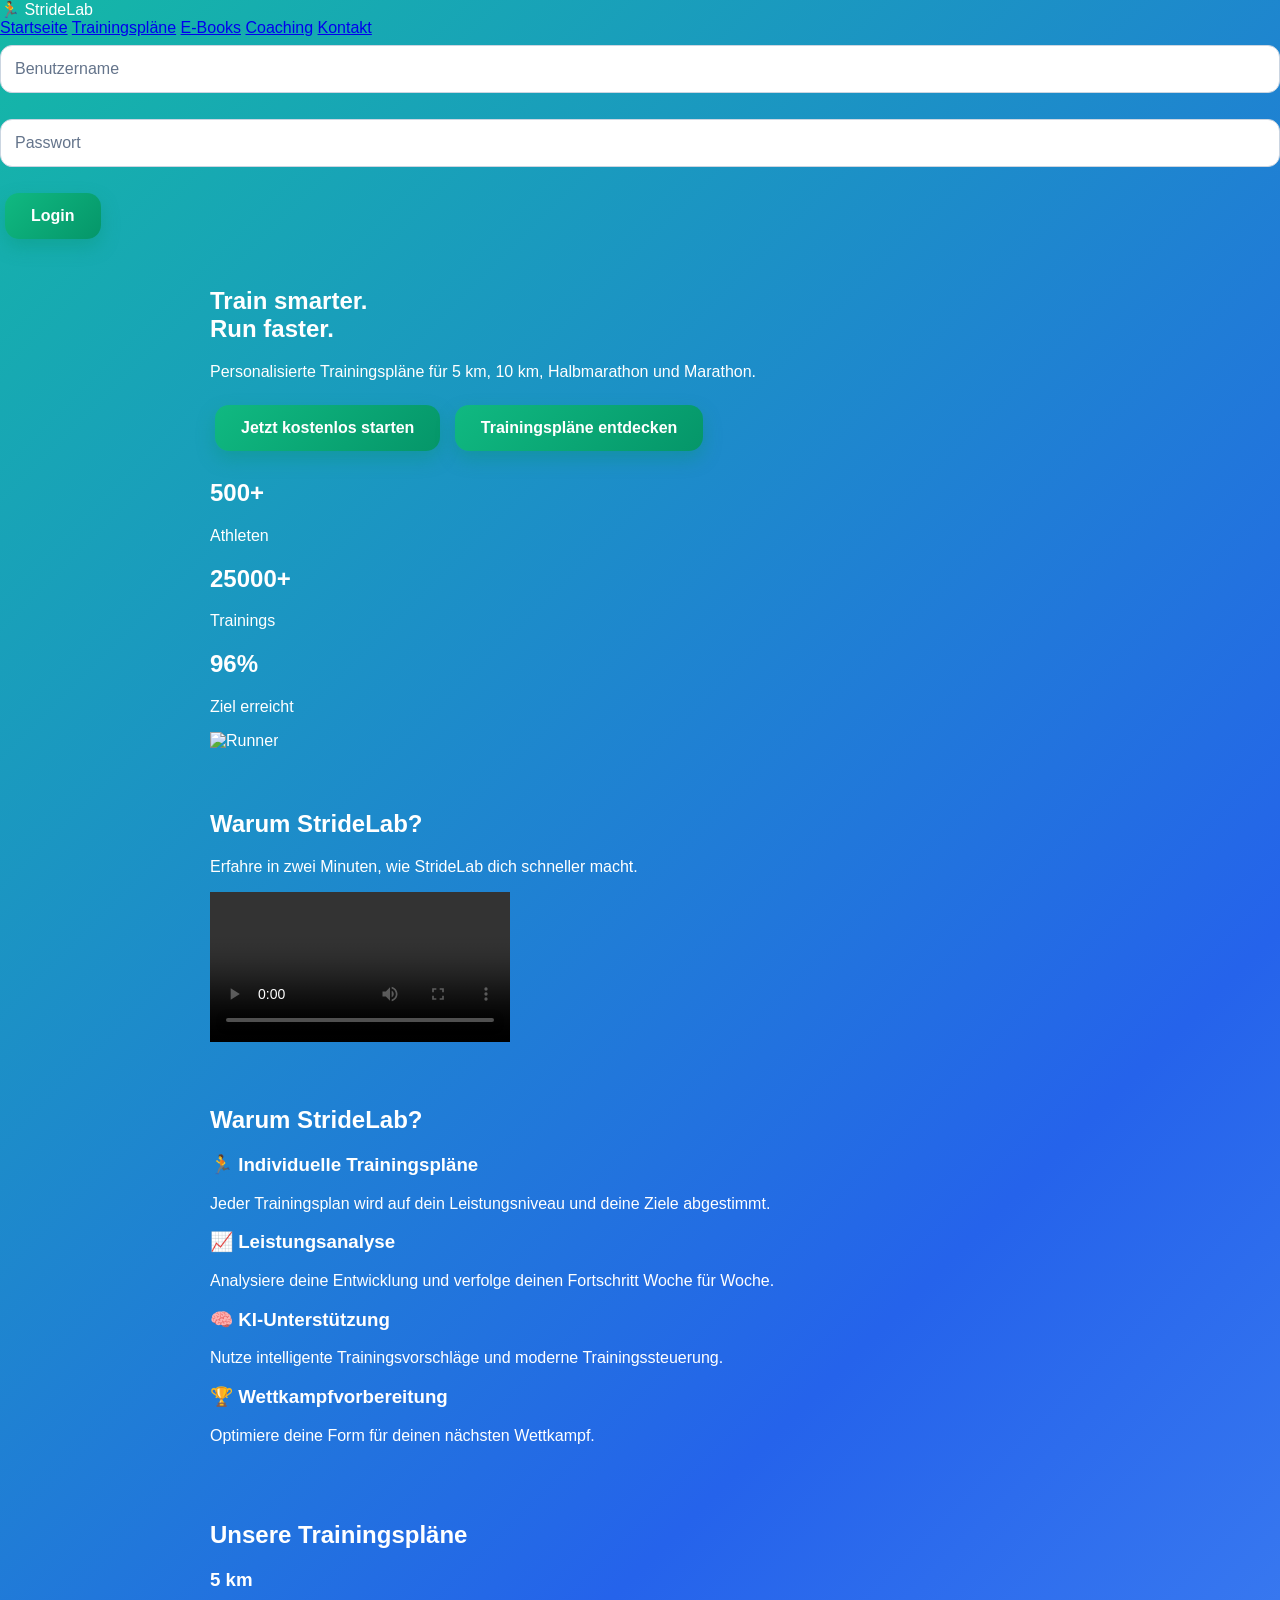
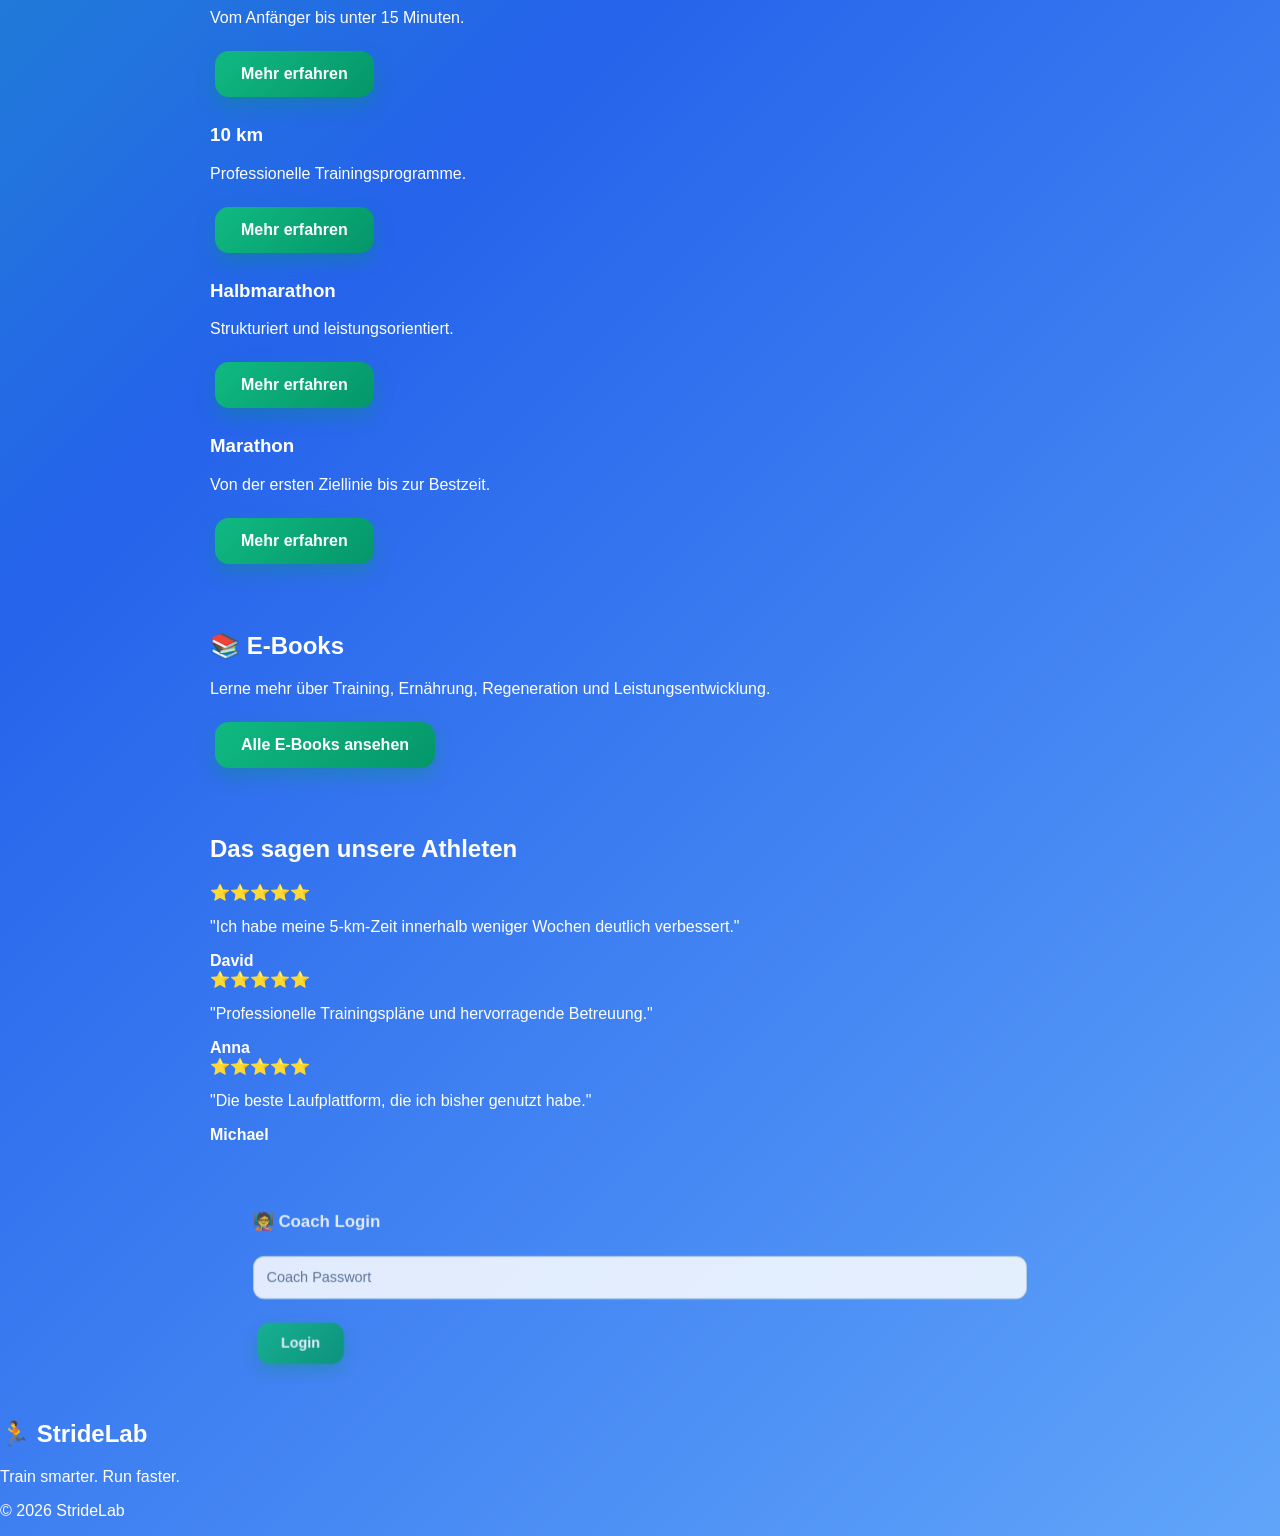
==== index.html @ 871c532b "Update index.html" ====
<!DOCTYPE html>
<html lang="de">

<head>

<meta charset="UTF-8">

<meta name="viewport" content="width=device-width, initial-scale=1.0">

<title>StrideLab</title>

<link rel="stylesheet" href="style.css">

</head>

<body>


<!-- Navigation -->

<nav class="navbar">

<div class="logo">

🏃 StrideLab

</div>


<div class="nav-links">

<a href="#">Startseite</a>

<a href="#">Trainingspläne</a>

<a href="#">E-Books</a>

<a href="#">Coaching</a>

<a href="#">Kontakt</a>

</div>


<div class="login-box">

<input
id="athleteUsername"
type="text"
placeholder="Benutzername">

<input
id="athletePassword"
type="password"
placeholder="Passwort">

<button onclick="athleteLogin()">

Login

</button>

</div>

</nav>



<!-- Hero -->

<section class="hero">

<div class="hero-left">

<h1>

Train smarter.<br>

Run faster.

</h1>

<p>

Personalisierte Trainingspläne

für 5 km, 10 km,

Halbmarathon und Marathon.

</p>


<div class="hero-buttons">

<button
class="primary-button"
onclick="register()">

Jetzt kostenlos starten

</button>

<button class="secondary-button">

Trainingspläne entdecken

</button>

</div>


<div class="hero-stats">

<div>

<h2>500+</h2>

<p>Athleten</p>

</div>

<div>

<h2>25000+</h2>

<p>Trainings</p>

</div>

<div>

<h2>96%</h2>

<p>Ziel erreicht</p>

</div>

</div>

</div>



<div class="hero-right">

<img
src="hero-runner.jpg"
alt="Runner">

</div>

</section>




<!-- Video -->

<section class="video-section">

<h2>

Warum StrideLab?

</h2>

<p>

Erfahre in zwei Minuten,

wie StrideLab dich schneller macht.

</p>

<div class="video-card">

<video controls>

<source
src="video.mp4"
type="video/mp4">

</video>

</div>

</section>
<!-- Features -->

<section class="features">

<h2>
Warum StrideLab?
</h2>

<div class="feature-grid">

<div class="feature-card">

<h3>🏃 Individuelle Trainingspläne</h3>

<p>
Jeder Trainingsplan wird auf dein Leistungsniveau und deine Ziele abgestimmt.
</p>

</div>



<div class="feature-card">

<h3>📈 Leistungsanalyse</h3>

<p>
Analysiere deine Entwicklung und verfolge deinen Fortschritt Woche für Woche.
</p>

</div>



<div class="feature-card">

<h3>🧠 KI-Unterstützung</h3>

<p>
Nutze intelligente Trainingsvorschläge und moderne Trainingssteuerung.
</p>

</div>



<div class="feature-card">

<h3>🏆 Wettkampfvorbereitung</h3>

<p>
Optimiere deine Form für deinen nächsten Wettkampf.
</p>

</div>

</div>

</section>




<!-- Trainingspläne -->

<section class="plans">

<h2>
Unsere Trainingspläne
</h2>

<div class="plan-grid">

<div class="plan-card">

<h3>5 km</h3>

<p>Vom Anfänger bis unter 15 Minuten.</p>

<button>
Mehr erfahren
</button>

</div>


<div class="plan-card">

<h3>10 km</h3>

<p>Professionelle Trainingsprogramme.</p>

<button>
Mehr erfahren
</button>

</div>


<div class="plan-card">

<h3>Halbmarathon</h3>

<p>Strukturiert und leistungsorientiert.</p>

<button>
Mehr erfahren
</button>

</div>


<div class="plan-card">

<h3>Marathon</h3>

<p>Von der ersten Ziellinie bis zur Bestzeit.</p>

<button>
Mehr erfahren
</button>

</div>

</div>

</section>




<!-- E-Books -->

<section class="ebooks">

<h2>
📚 E-Books
</h2>

<p>

Lerne mehr über Training, Ernährung, Regeneration und Leistungsentwicklung.

</p>

<button>

Alle E-Books ansehen

</button>

</section>




<!-- Bewertungen -->

<section class="reviews">

<h2>
Das sagen unsere Athleten
</h2>

<div class="review-grid">

<div class="review-card">

⭐⭐⭐⭐⭐

<p>

"Ich habe meine 5-km-Zeit innerhalb weniger Wochen deutlich verbessert."

</p>

<b>David</b>

</div>



<div class="review-card">

⭐⭐⭐⭐⭐

<p>

"Professionelle Trainingspläne und hervorragende Betreuung."

</p>

<b>Anna</b>

</div>



<div class="review-card">

⭐⭐⭐⭐⭐

<p>

"Die beste Laufplattform, die ich bisher genutzt habe."

</p>

<b>Michael</b>

</div>

</div>

</section>




<!-- Coach Login -->

<section class="coach-area">

<div class="coach-login">

<h3>
🧑‍🏫 Coach Login
</h3>

<input
id="coachPassword"
type="password"
placeholder="Coach Passwort">

<button onclick="coachLogin()">

Login

</button>

</div>

</section>




<footer>

<h2>

🏃 StrideLab

</h2>

<p>

Train smarter. Run faster.

</p>

<p>

© 2026 StrideLab

</p>

</footer>





<script src="script.js"></script>

</body>

</html>
---- style.css ----
* {
    box-sizing: border-box;
}


body {

    margin: 0;

    font-family: Arial, Helvetica, sans-serif;

    min-height: 100vh;

    background:
    linear-gradient(
        135deg,
        #14b8a6 0%,
        #2563eb 50%,
        #60a5fa 100%
    );

    color: white;

}




/* HEADER */


header {

    text-align: center;

    padding: 40px 20px;

    background: transparent;

}



header h1 {

    font-size: 48px;

    font-weight: 800;

    letter-spacing: 1px;

    margin: 0;

    text-shadow:
    0 5px 20px rgba(0,0,0,0.25);

}



header p {

    font-size: 18px;

    margin-top: 12px;

    font-weight: 500;

}






/* SEITENINHALT */


section {

    max-width: 900px;

    margin: auto;

    padding: 20px;

    position: relative;

    z-index: 1;

}







/* KARTEN */


.card {

    background:

    rgba(255,255,255,0.78);

    backdrop-filter:

    blur(10px);

    color:#0f172a;

    border-radius:22px;

    padding:25px;

    margin:20px 0;

    border:

    1px solid rgba(255,255,255,0.35);

    box-shadow:

    0 12px 30px rgba(0,0,0,0.15);

}





.card h2,
.card h3,
.card h4 {

    color:#1e3a8a;

    margin-top:0;

}








/* EINGABEFELDER */


input,
textarea,
select {


    width:100%;


    padding:14px;


    margin:8px 0 18px 0;


    border-radius:12px;


    border:1px solid #cbd5e1;


    background:white;


    color:#0f172a;


    font-size:16px;


}



input::placeholder,
textarea::placeholder {


    color:#64748b;


}



textarea {

    min-height:120px;

    resize:vertical;

}








/* BUTTONS */


button {


    background:

    linear-gradient(
        135deg,
        #10b981,
        #059669
    );


    color:white;


    border:none;


    padding:14px 26px;


    border-radius:14px;


    font-size:16px;


    font-weight:bold;


    cursor:pointer;


    margin:8px 5px;


    box-shadow:

    0 8px 18px rgba(5,150,105,0.35);


    transition:0.25s;

}



button:hover {


    transform:translateY(-3px);


}







/* COACH LOGIN KLEIN */


.coach-login {

    transform:scale(0.9);

    opacity:0.85;

}







/* TRAINING */


table {

    width:100%;

    border-collapse:collapse;

    background:white;

    color:#0f172a;

}



th {

    background:#2563eb;

    color:white;

    padding:15px;

}



td {

    padding:15px;

}






/* ZURÜCK BUTTON */


#backToCoach {

    background:#475569;

}








/* SEITENLEISTE */


.side-menu {


    position:fixed;


    top:120px;


    left:0;


    width:280px;


    height:calc(100vh - 120px);


    background:

    rgba(255,255,255,0.92);


    color:#0f172a;


    padding:30px;


    box-shadow:

    5px 0 25px rgba(0,0,0,0.2);


    transition:0.35s;


    z-index:1000;


}




.side-menu.closed {


    left:-300px;


}





.side-menu h2 {


    color:#2563eb;


}





.side-menu a {


    display:block;


    padding:15px 5px;


    color:#0f172a;


    text-decoration:none;


    border-bottom:

    1px solid #e2e8f0;


}





.side-menu a:hover {


    color:#2563eb;


}







/* MENÜ BUTTON */


.menu-button {


    position:fixed;


    top:135px;


    left:20px;


    z-index:1100;


    width:auto;


}





.close-menu {


    width:auto;


    background:#ef4444;


}








/* MOBILE */


@media(max-width:600px){


header h1 {

    font-size:36px;

}


section {

    padding:12px;

}



.card {

    padding:18px;

}



button {

    width:100%;

}



.side-menu {

    width:250px;

}


}
/* Homepage Inhalt verschieben */

#mainContent {

    margin-left: 300px;

    transition: 0.35s;

}



/* Wenn Menü geschlossen ist */

.side-menu.closed ~ #mainContent {

    margin-left: 0;

}




@media(max-width:800px){

    #mainContent {

        margin-left:0;

    }

}
/* Werbe Box */


.hero-box {

    max-width:900px;

    margin:30px auto;

    padding:35px;

    text-align:center;

    background:
    rgba(255,255,255,0.85);

    color:#0f172a;

    border-radius:25px;

    box-shadow:
    0 15px 35px rgba(0,0,0,0.15);

}



.hero-box h2 {

    color:#2563eb;

    font-size:32px;

}




/* Video */


.video-box {

    max-width:900px;

    margin:30px auto;

    background:
    rgba(255,255,255,0.75);

    padding:25px;

    border-radius:22px;

    color:#0f172a;

}



.video-box video {

    width:100%;

    border-radius:15px;

}




/* Login im Header */


.header-login {

    position:absolute;

    top:20px;

    right:20px;

    width:260px;

    background:
    rgba(255,255,255,0.85);

    padding:15px;

    border-radius:18px;

    color:#0f172a;

}



.header-login input {

    margin-bottom:8px;

}



.header-login button {

    width:100%;

}




@media(max-width:800px){

.header-login {

    position:relative;

    top:auto;

    right:auto;

    margin:20px auto;

}

}
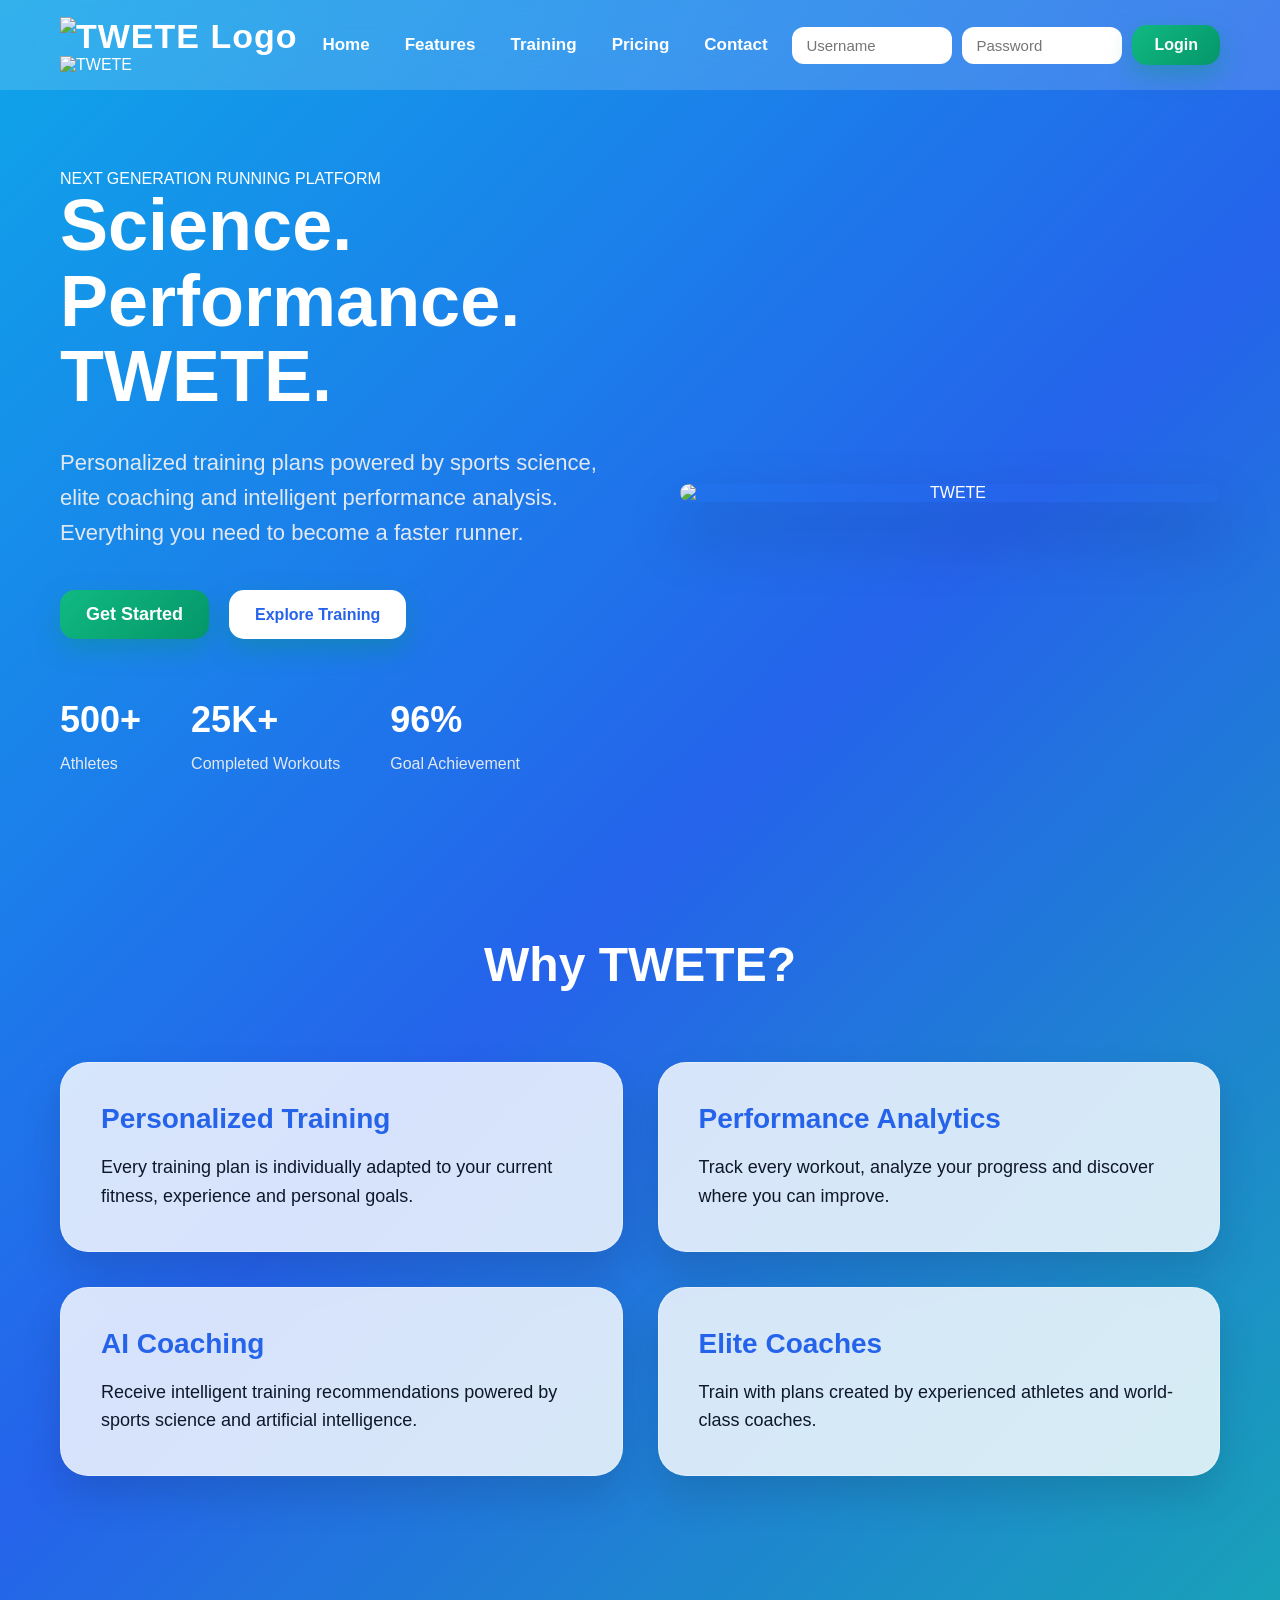
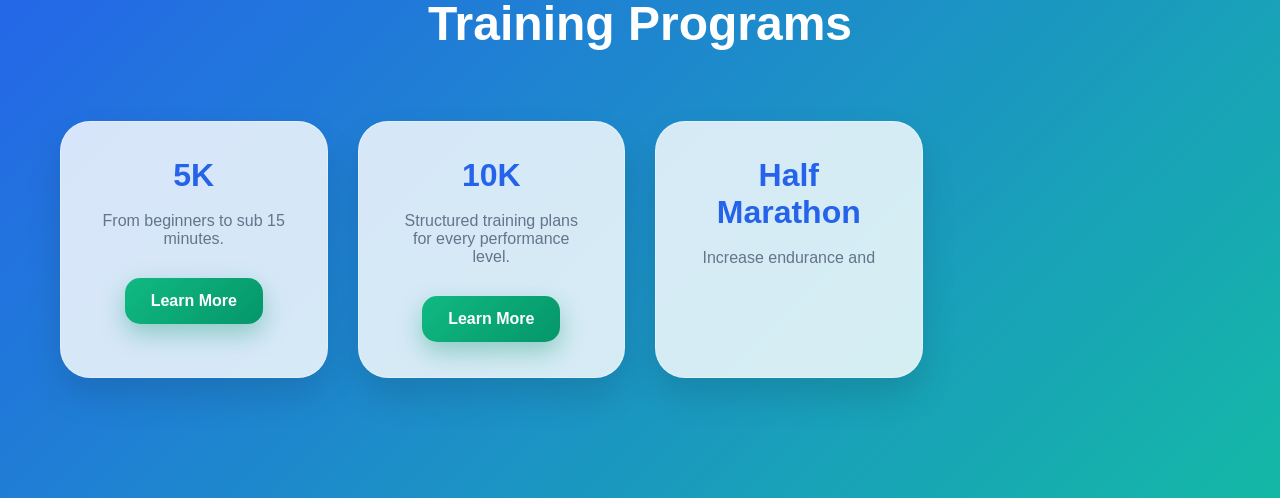
==== commit a4ca4be2: "Update index.html" ====
--- a/index.html
+++ b/index.html
@@ -1,43 +1,50 @@
 <!DOCTYPE html>
-<html lang="de">
+<html lang="en">
 
 <head>
 
 <meta charset="UTF-8">
-
 <meta name="viewport" content="width=device-width, initial-scale=1.0">
 
-<title>StrideLab</title>
+<title>TWETE</title>
 
 <link rel="stylesheet" href="style.css">
 
+<link rel="preconnect" href="https://fonts.googleapis.com">
+
+<link rel="preconnect" href="https://fonts.gstatic.com" crossorigin>
+
+<link href="https://fonts.googleapis.com/css2?family=Space+Grotesk:wght@300;400;500;600;700&display=swap" rel="stylesheet">
+
 </head>
 
 <body>
 
 
-<!-- Navigation -->
+<!-- NAVIGATION -->
 
 <nav class="navbar">
 
-<div class="logo">
-
-🏃 StrideLab
+<div class="brand">
+
+<img src="images/logo.png" class="logo" alt="TWETE Logo">
+
+<img src="images/twete.png" class="wordmark" alt="TWETE">
 
 </div>
 
 
 <div class="nav-links">
 
-<a href="#">Startseite</a>
-
-<a href="#">Trainingspläne</a>
-
-<a href="#">E-Books</a>
-
-<a href="#">Coaching</a>
-
-<a href="#">Kontakt</a>
+<a href="#">Home</a>
+
+<a href="#">Features</a>
+
+<a href="#">Training</a>
+
+<a href="#">Pricing</a>
+
+<a href="#">Contact</a>
 
 </div>
 
@@ -47,12 +54,12 @@
 <input
 id="athleteUsername"
 type="text"
-placeholder="Benutzername">
+placeholder="Username">
 
 <input
 id="athletePassword"
 type="password"
-placeholder="Passwort">
+placeholder="Password">
 
 <button onclick="athleteLogin()">
 
@@ -66,48 +73,58 @@
 
 
 
-<!-- Hero -->
+<!-- HERO -->
 
 <section class="hero">
 
+
 <div class="hero-left">
 
+<span class="hero-tag">
+
+NEXT GENERATION RUNNING PLATFORM
+
+</span>
+
+
 <h1>
 
-Train smarter.<br>
-
-Run faster.
+Science.<br>
+
+Performance.<br>
+
+TWETE.
 
 </h1>
 
-<p>
-
-Personalisierte Trainingspläne
-
-für 5 km, 10 km,
-
-Halbmarathon und Marathon.
+
+<p>
+
+Personalized training plans powered by sports science,
+elite coaching and intelligent performance analysis.
+
+Everything you need to become a faster runner.
 
 </p>
 
 
 <div class="hero-buttons">
 
-<button
-class="primary-button"
-onclick="register()">
-
-Jetzt kostenlos starten
-
-</button>
+<button class="primary-button">
+
+Get Started
+
+</button>
+
 
 <button class="secondary-button">
 
-Trainingspläne entdecken
-
-</button>
-
-</div>
+Explore Training
+
+</button>
+
+</div>
+
 
 
 <div class="hero-stats">
@@ -116,23 +133,25 @@
 
 <h2>500+</h2>
 
-<p>Athleten</p>
-
-</div>
+<p>Athletes</p>
+
+</div>
+
 
 <div>
 
-<h2>25000+</h2>
-
-<p>Trainings</p>
-
-</div>
+<h2>25K+</h2>
+
+<p>Completed Workouts</p>
+
+</div>
+
 
 <div>
 
 <h2>96%</h2>
 
-<p>Ziel erreicht</p>
+<p>Goal Achievement</p>
 
 </div>
 
@@ -145,322 +164,123 @@
 <div class="hero-right">
 
 <img
-src="hero-runner.jpg"
-alt="Runner">
+src="images/logo.png"
+class="hero-logo"
+alt="TWETE">
 
 </div>
 
 </section>
-
-
-
-
-<!-- Video -->
-
-<section class="video-section">
-
-<h2>
-
-Warum StrideLab?
-
-</h2>
-
-<p>
-
-Erfahre in zwei Minuten,
-
-wie StrideLab dich schneller macht.
-
-</p>
-
-<div class="video-card">
-
-<video controls>
-
-<source
-src="video.mp4"
-type="video/mp4">
-
-</video>
+<!-- FEATURES -->
+
+<section class="features">
+
+<h2>Why TWETE?</h2>
+
+<div class="feature-grid">
+
+<div class="feature-card">
+
+<h3>Personalized Training</h3>
+
+<p>
+
+Every training plan is individually adapted to your current fitness, experience and personal goals.
+
+</p>
+
+</div>
+
+<div class="feature-card">
+
+<h3>Performance Analytics</h3>
+
+<p>
+
+Track every workout, analyze your progress and discover where you can improve.
+
+</p>
+
+</div>
+
+<div class="feature-card">
+
+<h3>AI Coaching</h3>
+
+<p>
+
+Receive intelligent training recommendations powered by sports science and artificial intelligence.
+
+</p>
+
+</div>
+
+<div class="feature-card">
+
+<h3>Elite Coaches</h3>
+
+<p>
+
+Train with plans created by experienced athletes and world-class coaches.
+
+</p>
+
+</div>
 
 </div>
 
 </section>
-<!-- Features -->
-
-<section class="features">
-
-<h2>
-Warum StrideLab?
-</h2>
-
-<div class="feature-grid">
-
-<div class="feature-card">
-
-<h3>🏃 Individuelle Trainingspläne</h3>
-
-<p>
-Jeder Trainingsplan wird auf dein Leistungsniveau und deine Ziele abgestimmt.
-</p>
-
-</div>
-
-
-
-<div class="feature-card">
-
-<h3>📈 Leistungsanalyse</h3>
-
-<p>
-Analysiere deine Entwicklung und verfolge deinen Fortschritt Woche für Woche.
-</p>
-
-</div>
-
-
-
-<div class="feature-card">
-
-<h3>🧠 KI-Unterstützung</h3>
-
-<p>
-Nutze intelligente Trainingsvorschläge und moderne Trainingssteuerung.
-</p>
-
-</div>
-
-
-
-<div class="feature-card">
-
-<h3>🏆 Wettkampfvorbereitung</h3>
-
-<p>
-Optimiere deine Form für deinen nächsten Wettkampf.
-</p>
-
-</div>
-
-</div>
-
-</section>
-
-
-
-
-<!-- Trainingspläne -->
+
+
+
+<!-- TRAINING PROGRAMS -->
 
 <section class="plans">
 
-<h2>
-Unsere Trainingspläne
-</h2>
+<h2>Training Programs</h2>
 
 <div class="plan-grid">
 
 <div class="plan-card">
 
-<h3>5 km</h3>
-
-<p>Vom Anfänger bis unter 15 Minuten.</p>
+<h3>5K</h3>
+
+<p>
+
+From beginners to sub 15 minutes.
+
+</p>
 
 <button>
-Mehr erfahren
-</button>
-
-</div>
-
+
+Learn More
+
+</button>
+
+</div>
 
 <div class="plan-card">
 
-<h3>10 km</h3>
-
-<p>Professionelle Trainingsprogramme.</p>
+<h3>10K</h3>
+
+<p>
+
+Structured training plans for every performance level.
+
+</p>
 
 <button>
-Mehr erfahren
-</button>
-
-</div>
-
+
+Learn More
+
+</button>
+
+</div>
 
 <div class="plan-card">
 
-<h3>Halbmarathon</h3>
-
-<p>Strukturiert und leistungsorientiert.</p>
-
-<button>
-Mehr erfahren
-</button>
-
-</div>
-
-
-<div class="plan-card">
-
-<h3>Marathon</h3>
-
-<p>Von der ersten Ziellinie bis zur Bestzeit.</p>
-
-<button>
-Mehr erfahren
-</button>
-
-</div>
-
-</div>
-
-</section>
-
-
-
-
-<!-- E-Books -->
-
-<section class="ebooks">
-
-<h2>
-📚 E-Books
-</h2>
-
-<p>
-
-Lerne mehr über Training, Ernährung, Regeneration und Leistungsentwicklung.
-
-</p>
-
-<button>
-
-Alle E-Books ansehen
-
-</button>
-
-</section>
-
-
-
-
-<!-- Bewertungen -->
-
-<section class="reviews">
-
-<h2>
-Das sagen unsere Athleten
-</h2>
-
-<div class="review-grid">
-
-<div class="review-card">
-
-⭐⭐⭐⭐⭐
-
-<p>
-
-"Ich habe meine 5-km-Zeit innerhalb weniger Wochen deutlich verbessert."
-
-</p>
-
-<b>David</b>
-
-</div>
-
-
-
-<div class="review-card">
-
-⭐⭐⭐⭐⭐
-
-<p>
-
-"Professionelle Trainingspläne und hervorragende Betreuung."
-
-</p>
-
-<b>Anna</b>
-
-</div>
-
-
-
-<div class="review-card">
-
-⭐⭐⭐⭐⭐
-
-<p>
-
-"Die beste Laufplattform, die ich bisher genutzt habe."
-
-</p>
-
-<b>Michael</b>
-
-</div>
-
-</div>
-
-</section>
-
-
-
-
-<!-- Coach Login -->
-
-<section class="coach-area">
-
-<div class="coach-login">
-
-<h3>
-🧑‍🏫 Coach Login
-</h3>
-
-<input
-id="coachPassword"
-type="password"
-placeholder="Coach Passwort">
-
-<button onclick="coachLogin()">
-
-Login
-
-</button>
-
-</div>
-
-</section>
-
-
-
-
-<footer>
-
-<h2>
-
-🏃 StrideLab
-
-</h2>
-
-<p>
-
-Train smarter. Run faster.
-
-</p>
-
-<p>
-
-© 2026 StrideLab
-
-</p>
-
-</footer>
-
-
-
-
-
-<script src="script.js"></script>
-
-</body>
-
-</html>
+<h3>Half Marathon</h3>
+
+<p>
+
+Increase endurance and
--- a/style.css
+++ b/style.css
@@ -1,220 +1,198 @@
-* {
-    box-sizing: border-box;
-}
-
-
-body {
-
-    margin: 0;
-
-    font-family: Arial, Helvetica, sans-serif;
-
-    min-height: 100vh;
+/* =========================================
+   STRIDELAB PREMIUM STYLE
+   PART 1
+========================================= */
+
+
+/* RESET */
+
+*{
+    margin:0;
+    padding:0;
+    box-sizing:border-box;
+}
+
+
+
+/* FARBEN */
+
+:root{
+
+    --primary:#2563eb;
+    --secondary:#14b8a6;
+
+    --dark:#0f172a;
+
+    --light:#ffffff;
+
+    --gray:#64748b;
+
+    --glass:rgba(255,255,255,0.82);
+
+}
+
+
+
+/* BODY */
+
+body{
+
+    font-family:
+    Arial,
+    Helvetica,
+    sans-serif;
 
     background:
     linear-gradient(
         135deg,
-        #14b8a6 0%,
-        #2563eb 50%,
-        #60a5fa 100%
+        #0ea5e9 0%,
+        #2563eb 45%,
+        #14b8a6 100%
     );
 
-    color: white;
-
-}
-
-
-
-
-/* HEADER */
-
-
-header {
-
-    text-align: center;
-
-    padding: 40px 20px;
-
-    background: transparent;
-
-}
-
-
-
-header h1 {
-
-    font-size: 48px;
-
-    font-weight: 800;
-
-    letter-spacing: 1px;
-
-    margin: 0;
-
-    text-shadow:
-    0 5px 20px rgba(0,0,0,0.25);
-
-}
-
-
-
-header p {
-
-    font-size: 18px;
-
-    margin-top: 12px;
-
-    font-weight: 500;
-
-}
-
-
-
-
-
-
-/* SEITENINHALT */
-
-
-section {
-
-    max-width: 900px;
-
-    margin: auto;
-
-    padding: 20px;
-
-    position: relative;
-
-    z-index: 1;
-
-}
-
-
-
-
-
-
-
-/* KARTEN */
-
-
-.card {
+    min-height:100vh;
+
+    color:white;
+
+}
+
+
+
+/* LINKS */
+
+a{
+
+    text-decoration:none;
+
+    color:inherit;
+
+}
+
+
+
+/* NAVIGATION */
+
+.navbar{
+
+    position:sticky;
+
+    top:0;
+
+    width:100%;
+
+    height:90px;
+
+    display:flex;
+
+    justify-content:space-between;
+
+    align-items:center;
+
+    padding:0 60px;
 
     background:
 
-    rgba(255,255,255,0.78);
-
-    backdrop-filter:
-
-    blur(10px);
-
-    color:#0f172a;
-
-    border-radius:22px;
-
-    padding:25px;
-
-    margin:20px 0;
-
-    border:
-
-    1px solid rgba(255,255,255,0.35);
-
-    box-shadow:
-
-    0 12px 30px rgba(0,0,0,0.15);
-
-}
-
-
-
-
-
-.card h2,
-.card h3,
-.card h4 {
-
-    color:#1e3a8a;
-
-    margin-top:0;
-
-}
-
-
-
-
-
-
-
-
-/* EINGABEFELDER */
-
-
-input,
-textarea,
-select {
-
-
-    width:100%;
-
-
-    padding:14px;
-
-
-    margin:8px 0 18px 0;
-
+    rgba(255,255,255,0.15);
+
+    backdrop-filter:blur(20px);
+
+    z-index:1000;
+
+}
+
+
+
+/* LOGO */
+
+.logo{
+
+    font-size:34px;
+
+    font-weight:bold;
+
+    letter-spacing:1px;
+
+}
+
+
+
+/* NAV LINKS */
+
+.nav-links{
+
+    display:flex;
+
+    gap:35px;
+
+}
+
+
+
+.nav-links a{
+
+    font-size:17px;
+
+    font-weight:600;
+
+    transition:.25s;
+
+}
+
+
+
+.nav-links a:hover{
+
+    color:#dbeafe;
+
+}
+
+
+
+/* LOGIN */
+
+.login-box{
+
+    display:flex;
+
+    gap:10px;
+
+    align-items:center;
+
+}
+
+
+
+.login-box input{
+
+    width:160px;
+
+    padding:10px 14px;
+
+    border:none;
 
     border-radius:12px;
 
-
-    border:1px solid #cbd5e1;
-
-
     background:white;
 
-
-    color:#0f172a;
-
-
-    font-size:16px;
-
-
-}
-
-
-
-input::placeholder,
-textarea::placeholder {
-
-
-    color:#64748b;
-
-
-}
-
-
-
-textarea {
-
-    min-height:120px;
-
-    resize:vertical;
-
-}
-
-
-
-
-
+    color:#111827;
+
+    font-size:15px;
+
+}
+
+
+
+.login-box button{
+
+    padding:11px 22px;
+
+}
 
 
 
 /* BUTTONS */
 
-
-button {
-
+button{
 
     background:
 
@@ -224,489 +202,944 @@
         #059669
     );
 
-
     color:white;
 
-
     border:none;
 
+    border-radius:15px;
 
     padding:14px 26px;
 
+    font-size:16px;
+
+    font-weight:bold;
+
+    cursor:pointer;
+
+    transition:.25s;
+
+    box-shadow:
+
+    0 10px 25px rgba(5,150,105,.35);
+
+}
+
+
+
+button:hover{
+
+    transform:translateY(-3px);
+
+    box-shadow:
+
+    0 18px 35px rgba(5,150,105,.45);
+
+}
+
+
+
+/* HERO */
+
+.hero{
+
+    max-width:1400px;
+
+    margin:80px auto;
+
+    padding:0 60px;
+
+    display:flex;
+
+    justify-content:space-between;
+
+    align-items:center;
+
+    gap:80px;
+
+}
+
+
+
+/* HERO TEXT */
+
+.hero-left{
+
+    flex:1;
+
+}
+
+
+
+.hero-left h1{
+
+    font-size:72px;
+
+    line-height:1.05;
+
+    margin-bottom:30px;
+
+}
+
+
+
+.hero-left p{
+
+    font-size:22px;
+
+    color:#e2e8f0;
+
+    line-height:1.6;
+
+    margin-bottom:40px;
+
+}
+
+
+
+/* HERO BUTTONS */
+
+.hero-buttons{
+
+    display:flex;
+
+    gap:20px;
+
+    margin-bottom:60px;
+
+}
+
+
+
+.primary-button{
+
+    font-size:18px;
+
+}
+
+
+
+.secondary-button{
+
+    background:white;
+
+    color:#2563eb;
+
+}
+
+
+
+/* HERO IMAGE */
+
+.hero-right{
+
+    flex:1;
+
+    text-align:center;
+
+}
+
+
+
+.hero-right img{
+
+    width:100%;
+
+    max-width:600px;
+
+    border-radius:30px;
+
+    box-shadow:
+
+    0 30px 60px rgba(0,0,0,.25);
+
+}
+
+
+
+/* STATISTIKEN */
+
+.hero-stats{
+
+    display:flex;
+
+    gap:50px;
+
+}
+
+
+
+.hero-stats h2{
+
+    font-size:36px;
+
+}
+
+
+
+.hero-stats p{
+
+    margin-top:10px;
+
+    font-size:16px;
+
+}
+
+
+/* =========================================
+   STRIDELAB PREMIUM STYLE
+   PART 2
+=========================================*/
+
+
+/* VIDEO */
+
+.video-section{
+
+    max-width:1200px;
+
+    margin:120px auto;
+
+    padding:0 60px;
+
+    text-align:center;
+
+}
+
+
+.video-section h2{
+
+    font-size:48px;
+
+    margin-bottom:20px;
+
+}
+
+
+.video-section p{
+
+    font-size:20px;
+
+    color:#e2e8f0;
+
+    margin-bottom:50px;
+
+}
+
+
+.video-card{
+
+    background:rgba(255,255,255,0.15);
+
+    backdrop-filter:blur(18px);
+
+    border-radius:30px;
+
+    padding:25px;
+
+    box-shadow:
+
+    0 25px 60px rgba(0,0,0,.2);
+
+}
+
+
+.video-card video{
+
+    width:100%;
+
+    border-radius:22px;
+
+}
+
+
+
+
+
+/* FEATURES */
+
+.features{
+
+    max-width:1300px;
+
+    margin:120px auto;
+
+    padding:0 60px;
+
+}
+
+
+.features h2{
+
+    text-align:center;
+
+    font-size:48px;
+
+    margin-bottom:70px;
+
+}
+
+
+.feature-grid{
+
+    display:grid;
+
+    grid-template-columns:repeat(2,1fr);
+
+    gap:35px;
+
+}
+
+
+.feature-card{
+
+    background:var(--glass);
+
+    color:var(--dark);
+
+    border-radius:28px;
+
+    padding:40px;
+
+    transition:.3s;
+
+    box-shadow:
+
+    0 20px 40px rgba(0,0,0,.12);
+
+}
+
+
+.feature-card:hover{
+
+    transform:translateY(-8px);
+
+}
+
+
+.feature-card h3{
+
+    color:var(--primary);
+
+    margin-bottom:18px;
+
+    font-size:28px;
+
+}
+
+
+.feature-card p{
+
+    font-size:18px;
+
+    line-height:1.6;
+
+}
+
+
+
+
+
+/* TRAININGSPLÄNE */
+
+.plans{
+
+    max-width:1350px;
+
+    margin:120px auto;
+
+    padding:0 60px;
+
+}
+
+
+.plans h2{
+
+    text-align:center;
+
+    font-size:48px;
+
+    margin-bottom:70px;
+
+}
+
+
+.plan-grid{
+
+    display:grid;
+
+    grid-template-columns:repeat(4,1fr);
+
+    gap:30px;
+
+}
+
+
+.plan-card{
+
+    background:var(--glass);
+
+    color:var(--dark);
+
+    border-radius:30px;
+
+    padding:35px;
+
+    text-align:center;
+
+    transition:.3s;
+
+    box-shadow:
+
+    0 18px 35px rgba(0,0,0,.12);
+
+}
+
+
+.plan-card:hover{
+
+    transform:translateY(-10px);
+
+}
+
+
+.plan-card h3{
+
+    color:var(--primary);
+
+    font-size:32px;
+
+    margin-bottom:18px;
+
+}
+
+
+.plan-card p{
+
+    margin-bottom:30px;
+
+    color:var(--gray);
+
+}
+
+
+
+
+
+/* EBOOKS */
+
+.ebooks{
+
+    max-width:900px;
+
+    margin:120px auto;
+
+    text-align:center;
+
+    padding:60px;
+
+    background:var(--glass);
+
+    color:var(--dark);
+
+    border-radius:35px;
+
+    box-shadow:
+
+    0 20px 45px rgba(0,0,0,.12);
+
+}
+
+
+.ebooks h2{
+
+    font-size:44px;
+
+    margin-bottom:20px;
+
+}
+
+
+.ebooks p{
+
+    font-size:20px;
+
+    line-height:1.6;
+
+    margin-bottom:35px;
+
+}
+
+
+
+
+
+/* BEWERTUNGEN */
+
+.reviews{
+
+    max-width:1350px;
+
+    margin:120px auto;
+
+    padding:0 60px;
+
+}
+
+
+.reviews h2{
+
+    text-align:center;
+
+    font-size:48px;
+
+    margin-bottom:70px;
+
+}
+
+
+.review-grid{
+
+    display:grid;
+
+    grid-template-columns:repeat(3,1fr);
+
+    gap:30px;
+
+}
+
+
+.review-card{
+
+    background:rgba(255,255,255,.92);
+
+    color:var(--dark);
+
+    padding:35px;
+
+    border-radius:30px;
+
+    box-shadow:
+
+    0 18px 40px rgba(0,0,0,.12);
+
+    transition:.3s;
+
+}
+
+
+.review-card:hover{
+
+    transform:translateY(-8px);
+
+}
+
+
+.review-card p{
+
+    margin:25px 0;
+
+    line-height:1.6;
+
+}
+
+
+.review-card b{
+
+    color:var(--primary);
+
+    font-size:18px;
+
+}
+
+/* =========================================
+   STRIDELAB PREMIUM STYLE
+   PART 3
+=========================================*/
+
+
+/* COACH LOGIN */
+
+.coach-area{
+
+    max-width:700px;
+
+    margin:120px auto;
+
+    padding:0 30px;
+
+}
+
+
+.coach-login{
+
+    background:rgba(255,255,255,0.92);
+
+    color:var(--dark);
+
+    border-radius:30px;
+
+    padding:40px;
+
+    text-align:center;
+
+    box-shadow:
+    0 20px 45px rgba(0,0,0,.15);
+
+}
+
+
+.coach-login h3{
+
+    color:var(--primary);
+
+    font-size:30px;
+
+    margin-bottom:30px;
+
+}
+
+
+.coach-login input{
+
+    width:100%;
+
+    padding:16px;
+
+    margin-bottom:20px;
+
+    border:none;
 
     border-radius:14px;
 
+    background:#f8fafc;
 
     font-size:16px;
 
-
-    font-weight:bold;
-
-
-    cursor:pointer;
-
-
-    margin:8px 5px;
-
+}
+
+
+
+/* FOOTER */
+
+footer{
+
+    margin-top:120px;
+
+    padding:70px 30px;
+
+    text-align:center;
+
+    background:rgba(0,0,0,.15);
+
+    backdrop-filter:blur(20px);
+
+}
+
+
+footer h2{
+
+    font-size:40px;
+
+    margin-bottom:15px;
+
+}
+
+
+footer p{
+
+    color:#dbeafe;
+
+    margin:10px 0;
+
+}
+
+
+
+/* PREMIUM SCROLLBAR */
+
+::-webkit-scrollbar{
+
+    width:10px;
+
+}
+
+::-webkit-scrollbar-track{
+
+    background:#dbeafe;
+
+}
+
+::-webkit-scrollbar-thumb{
+
+    background:#2563eb;
+
+    border-radius:20px;
+
+}
+
+
+
+/* TEXT MARKIERUNG */
+
+::selection{
+
+    background:#14b8a6;
+
+    color:white;
+
+}
+
+
+
+/* SANFTE ANIMATIONEN */
+
+.hero,
+.video-section,
+.features,
+.plans,
+.ebooks,
+.reviews,
+.coach-area{
+
+    animation:fadeUp .8s ease;
+
+}
+
+
+@keyframes fadeUp{
+
+    from{
+
+        opacity:0;
+
+        transform:translateY(35px);
+
+    }
+
+    to{
+
+        opacity:1;
+
+        transform:translateY(0);
+
+    }
+
+}
+
+
+
+/* RESPONSIVE TABLET */
+
+@media(max-width:1100px){
+
+.hero{
+
+    flex-direction:column;
+
+    text-align:center;
+
+}
+
+
+.hero-right{
+
+    order:-1;
+
+}
+
+
+.plan-grid{
+
+    grid-template-columns:repeat(2,1fr);
+
+}
+
+
+.review-grid{
+
+    grid-template-columns:1fr;
+
+}
+
+
+.feature-grid{
+
+    grid-template-columns:1fr;
+
+}
+
+
+.navbar{
+
+    flex-direction:column;
+
+    height:auto;
+
+    padding:20px;
+
+    gap:20px;
+
+}
+
+
+.login-box{
+
+    flex-wrap:wrap;
+
+    justify-content:center;
+
+}
+
+}
+
+
+
+/* RESPONSIVE HANDY */
+
+@media(max-width:700px){
+
+.hero{
+
+    padding:0 25px;
+
+}
+
+
+.hero-left h1{
+
+    font-size:48px;
+
+}
+
+
+.hero-left p{
+
+    font-size:18px;
+
+}
+
+
+.hero-buttons{
+
+    flex-direction:column;
+
+}
+
+
+.hero-stats{
+
+    flex-direction:column;
+
+    gap:25px;
+
+}
+
+
+.video-section,
+.features,
+.plans,
+.reviews{
+
+    padding:0 20px;
+
+}
+
+
+.plan-grid{
+
+    grid-template-columns:1fr;
+
+}
+
+
+.logo{
+
+    font-size:28px;
+
+}
+
+
+.nav-links{
+
+    flex-wrap:wrap;
+
+    justify-content:center;
+
+    gap:15px;
+
+}
+
+
+.login-box{
+
+    flex-direction:column;
+
+    width:100%;
+
+}
+
+
+.login-box input{
+
+    width:100%;
+
+}
+
+
+.login-box button{
+
+    width:100%;
+
+}
+
+}
+
+
+
+/* HOVER EFFEKTE */
+
+.feature-card,
+.plan-card,
+.review-card{
+
+    transition:
+    transform .3s,
+    box-shadow .3s;
+
+}
+
+
+.feature-card:hover,
+.plan-card:hover,
+.review-card:hover{
 
     box-shadow:
-
-    0 8px 18px rgba(5,150,105,0.35);
-
-
-    transition:0.25s;
-
-}
-
-
-
-button:hover {
-
-
-    transform:translateY(-3px);
-
-
-}
-
-
-
-
-
-
-
-/* COACH LOGIN KLEIN */
-
-
-.coach-login {
-
-    transform:scale(0.9);
-
-    opacity:0.85;
-
-}
-
-
-
-
-
-
-
-/* TRAINING */
-
-
-table {
-
-    width:100%;
-
-    border-collapse:collapse;
-
-    background:white;
-
-    color:#0f172a;
-
-}
-
-
-
-th {
-
-    background:#2563eb;
-
-    color:white;
-
-    padding:15px;
-
-}
-
-
-
-td {
-
-    padding:15px;
-
-}
-
-
-
-
-
-
-/* ZURÜCK BUTTON */
-
-
-#backToCoach {
-
-    background:#475569;
-
-}
-
-
-
-
-
-
-
-
-/* SEITENLEISTE */
-
-
-.side-menu {
-
-
-    position:fixed;
-
-
-    top:120px;
-
-
-    left:0;
-
-
-    width:280px;
-
-
-    height:calc(100vh - 120px);
-
-
-    background:
-
-    rgba(255,255,255,0.92);
-
-
-    color:#0f172a;
-
-
-    padding:30px;
-
-
-    box-shadow:
-
-    5px 0 25px rgba(0,0,0,0.2);
-
-
-    transition:0.35s;
-
-
-    z-index:1000;
-
-
-}
-
-
-
-
-.side-menu.closed {
-
-
-    left:-300px;
-
-
-}
-
-
-
-
-
-.side-menu h2 {
-
-
-    color:#2563eb;
-
-
-}
-
-
-
-
-
-.side-menu a {
-
+    0 30px 60px rgba(0,0,0,.2);
+
+}
+
+
+
+/* GLAS EFFEKT */
+
+.video-card,
+.feature-card,
+.plan-card,
+.review-card,
+.coach-login{
+
+    border:1px solid rgba(255,255,255,.3);
+
+}
+
+
+
+/* BILDER */
+
+img{
+
+    max-width:100%;
 
     display:block;
 
-
-    padding:15px 5px;
-
-
-    color:#0f172a;
-
-
-    text-decoration:none;
-
-
-    border-bottom:
-
-    1px solid #e2e8f0;
-
-
-}
-
-
-
-
-
-.side-menu a:hover {
-
-
-    color:#2563eb;
-
-
-}
-
-
-
-
-
-
-
-/* MENÜ BUTTON */
-
-
-.menu-button {
-
-
-    position:fixed;
-
-
-    top:135px;
-
-
-    left:20px;
-
-
-    z-index:1100;
-
-
-    width:auto;
-
-
-}
-
-
-
-
-
-.close-menu {
-
-
-    width:auto;
-
-
-    background:#ef4444;
-
-
-}
-
-
-
-
-
-
-
-
-/* MOBILE */
-
-
-@media(max-width:600px){
-
-
-header h1 {
-
-    font-size:36px;
-
-}
-
-
-section {
-
-    padding:12px;
-
-}
-
-
-
-.card {
-
-    padding:18px;
-
-}
-
-
-
-button {
-
-    width:100%;
-
-}
-
-
-
-.side-menu {
-
-    width:250px;
-
-}
-
-
-}
-/* Homepage Inhalt verschieben */
-
-#mainContent {
-
-    margin-left: 300px;
-
-    transition: 0.35s;
-
-}
-
-
-
-/* Wenn Menü geschlossen ist */
-
-.side-menu.closed ~ #mainContent {
-
-    margin-left: 0;
-
-}
-
-
-
-
-@media(max-width:800px){
-
-    #mainContent {
-
-        margin-left:0;
-
-    }
-
-}
-/* Werbe Box */
-
-
-.hero-box {
-
-    max-width:900px;
-
-    margin:30px auto;
-
-    padding:35px;
-
-    text-align:center;
-
-    background:
-    rgba(255,255,255,0.85);
-
-    color:#0f172a;
-
-    border-radius:25px;
-
-    box-shadow:
-    0 15px 35px rgba(0,0,0,0.15);
-
-}
-
-
-
-.hero-box h2 {
-
-    color:#2563eb;
-
-    font-size:32px;
-
-}
-
-
-
-
-/* Video */
-
-
-.video-box {
-
-    max-width:900px;
-
-    margin:30px auto;
-
-    background:
-    rgba(255,255,255,0.75);
-
-    padding:25px;
-
-    border-radius:22px;
-
-    color:#0f172a;
-
-}
-
-
-
-.video-box video {
-
-    width:100%;
-
-    border-radius:15px;
-
-}
-
-
-
-
-/* Login im Header */
-
-
-.header-login {
-
-    position:absolute;
-
-    top:20px;
-
-    right:20px;
-
-    width:260px;
-
-    background:
-    rgba(255,255,255,0.85);
-
-    padding:15px;
-
-    border-radius:18px;
-
-    color:#0f172a;
-
-}
-
-
-
-.header-login input {
-
-    margin-bottom:8px;
-
-}
-
-
-
-.header-login button {
-
-    width:100%;
-
-}
-
-
-
-
-@media(max-width:800px){
-
-.header-login {
-
-    position:relative;
-
-    top:auto;
-
-    right:auto;
-
-    margin:20px auto;
-
-}
-
-}
+}
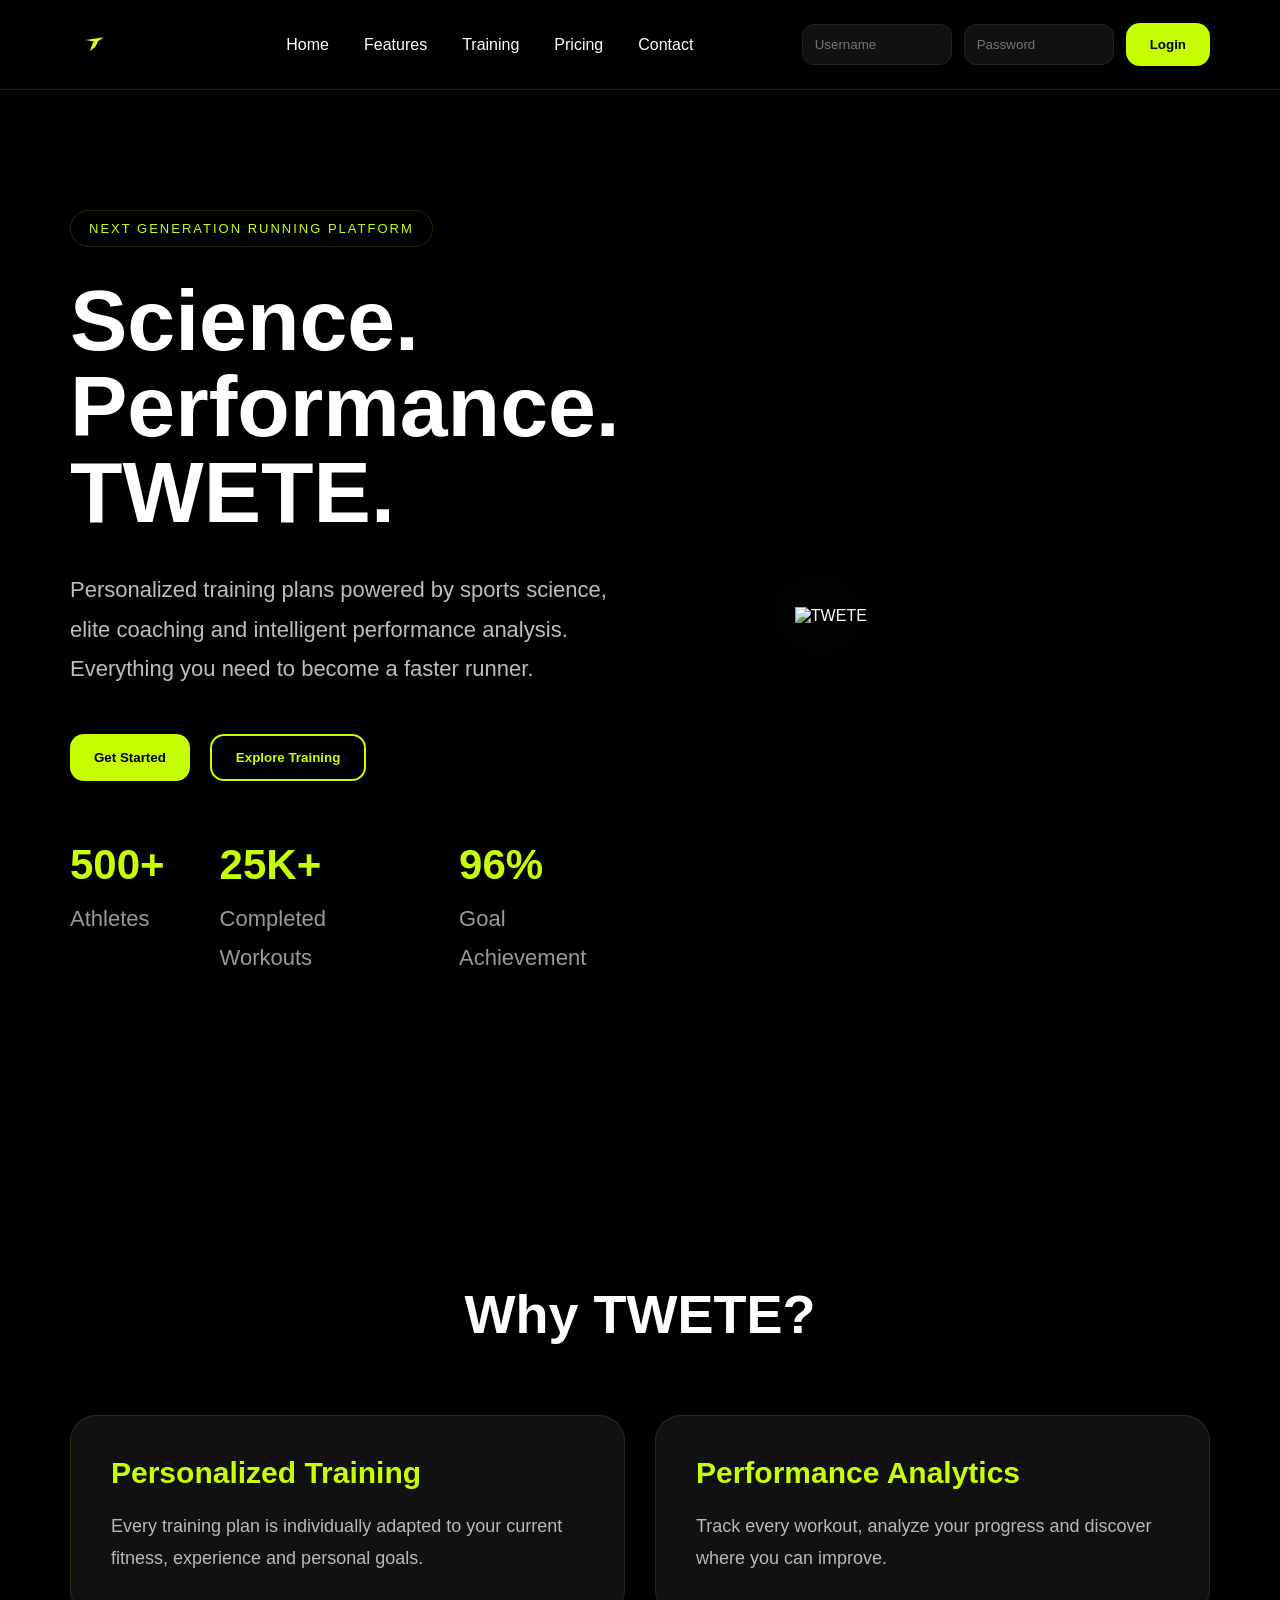
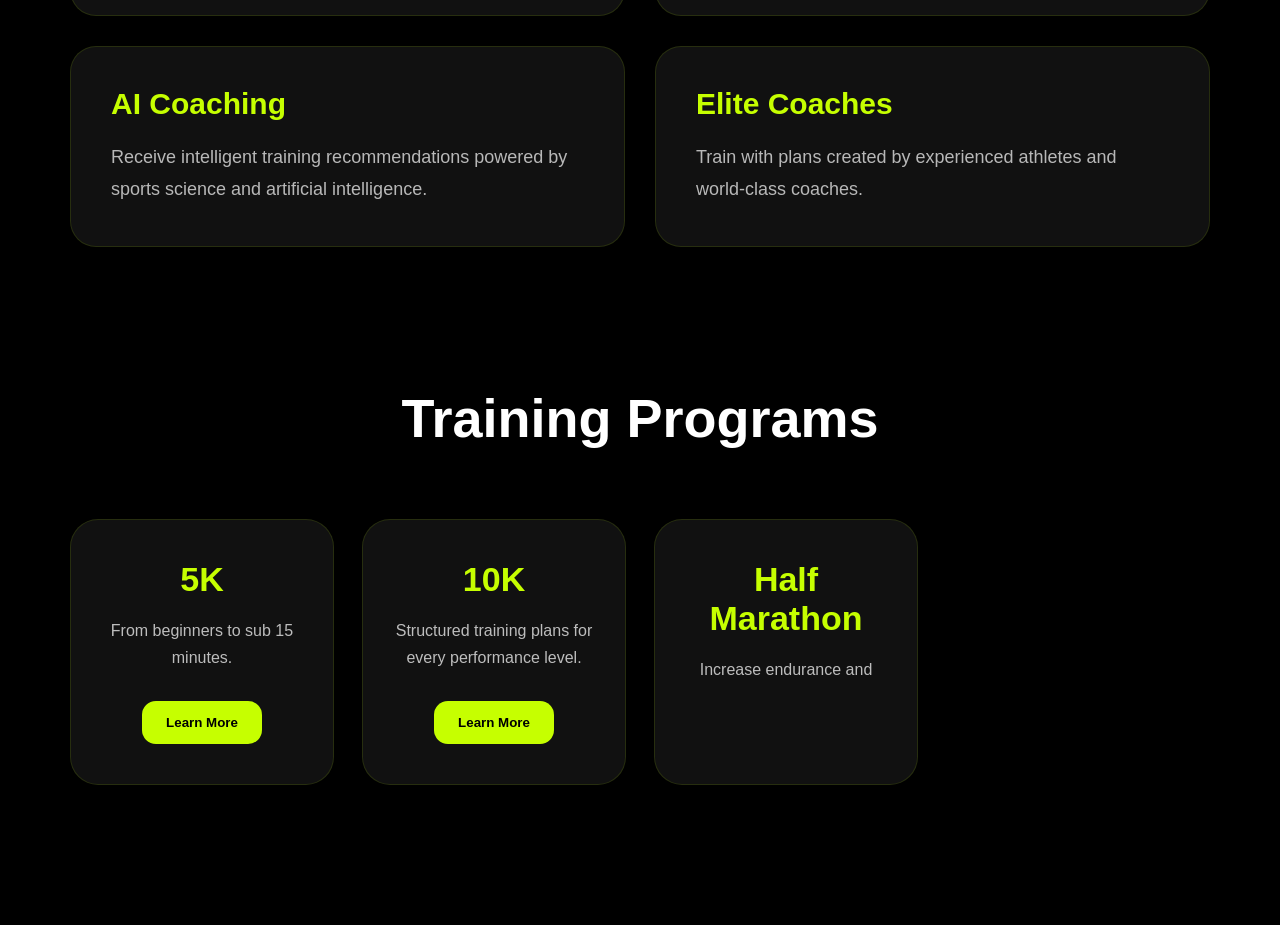
==== commit a5a5d703: "Update index.html" ====
--- a/index.html
+++ b/index.html
@@ -27,9 +27,9 @@
 
 <div class="brand">
 
-<img src="images/logo.png" class="logo" alt="TWETE Logo">
-
-<img src="images/twete.png" class="wordmark" alt="TWETE">
+<img src="Images/logo.png" class="logo" alt="TWETE Logo">
+
+<img src="Images/twete.png" class="wordmark" alt="TWETE">
 
 </div>
 
--- a/style.css
+++ b/style.css
@@ -1,8 +1,7 @@
 /* =========================================
-   STRIDELAB PREMIUM STYLE
+   TWETE PREMIUM STYLE
    PART 1
 ========================================= */
-
 
 /* RESET */
 
@@ -12,850 +11,751 @@
     box-sizing:border-box;
 }
 
-
-
 /* FARBEN */
 
 :root{
 
-    --primary:#2563eb;
-    --secondary:#14b8a6;
-
-    --dark:#0f172a;
+    --primary:#C6FF00;
+    --primary-hover:#D8FF4A;
+
+    --dark:#000000;
+    --dark-card:#111111;
 
     --light:#ffffff;
 
-    --gray:#64748b;
-
-    --glass:rgba(255,255,255,0.82);
-
-}
-
-
+    --gray:#9ca3af;
+
+    --border:rgba(198,255,0,.15);
+
+}
 
 /* BODY */
 
 body{
 
-    font-family:
-    Arial,
-    Helvetica,
-    sans-serif;
-
-    background:
-    linear-gradient(
-        135deg,
-        #0ea5e9 0%,
-        #2563eb 45%,
-        #14b8a6 100%
-    );
+    font-family:'Space Grotesk',Arial,sans-serif;
+
+    background:#000;
+
+    color:#fff;
 
     min-height:100vh;
 
+}
+
+/* LINKS */
+
+a{
+
+    text-decoration:none;
+
+    color:inherit;
+
+}
+
+/* NAVIGATION */
+
+.navbar{
+
+    position:sticky;
+
+    top:0;
+
+    width:100%;
+
+    height:90px;
+
+    display:flex;
+
+    justify-content:space-between;
+
+    align-items:center;
+
+    padding:0 70px;
+
+    background:rgba(0,0,0,.92);
+
+    backdrop-filter:blur(18px);
+
+    border-bottom:1px solid var(--border);
+
+    z-index:1000;
+
+}
+
+/* BRAND */
+
+.brand{
+
+    display:flex;
+
+    align-items:center;
+
+    gap:18px;
+
+}
+
+.logo{
+
+    width:48px;
+
+}
+
+.wordmark{
+
+    height:28px;
+
+}
+
+/* NAVIGATION */
+
+.nav-links{
+
+    display:flex;
+
+    gap:35px;
+
+}
+
+.nav-links a{
+
     color:white;
 
-}
-
-
-
-/* LINKS */
-
-a{
-
-    text-decoration:none;
-
-    color:inherit;
-
-}
-
-
-
-/* NAVIGATION */
-
-.navbar{
-
-    position:sticky;
-
-    top:0;
+    font-weight:500;
+
+    transition:.3s;
+
+}
+
+.nav-links a:hover{
+
+    color:var(--primary);
+
+}
+
+/* LOGIN */
+
+.login-box{
+
+    display:flex;
+
+    gap:12px;
+
+    align-items:center;
+
+}
+
+.login-box input{
+
+    width:150px;
+
+    padding:12px;
+
+    border-radius:12px;
+
+    border:1px solid #222;
+
+    background:#111;
+
+    color:white;
+
+    outline:none;
+
+}
+
+.login-box input:focus{
+
+    border:1px solid var(--primary);
+
+}
+
+/* BUTTONS */
+
+button{
+
+    background:var(--primary);
+
+    color:black;
+
+    border:none;
+
+    border-radius:14px;
+
+    padding:14px 24px;
+
+    font-weight:700;
+
+    cursor:pointer;
+
+    transition:.3s;
+
+}
+
+button:hover{
+
+    background:var(--primary-hover);
+
+    transform:translateY(-3px);
+
+    box-shadow:0 0 25px rgba(198,255,0,.45);
+
+}
+
+/* HERO */
+
+.hero{
+
+    max-width:1400px;
+
+    margin:auto;
+
+    padding:120px 70px;
+
+    display:flex;
+
+    justify-content:space-between;
+
+    align-items:center;
+
+    gap:80px;
+
+}
+
+.hero-left{
+
+    flex:1;
+
+}
+
+.hero-tag{
+
+    display:inline-block;
+
+    padding:10px 18px;
+
+    border:1px solid var(--border);
+
+    border-radius:50px;
+
+    color:var(--primary);
+
+    margin-bottom:30px;
+
+    letter-spacing:2px;
+
+    font-size:13px;
+
+}
+
+.hero-left h1{
+
+    font-size:86px;
+
+    line-height:1;
+
+    margin-bottom:35px;
+
+}
+
+.hero-left p{
+
+    font-size:22px;
+
+    color:#bdbdbd;
+
+    line-height:1.8;
+
+    max-width:650px;
+
+    margin-bottom:45px;
+
+}
+
+/* HERO BUTTONS */
+
+.hero-buttons{
+
+    display:flex;
+
+    gap:20px;
+
+    margin-bottom:60px;
+
+}
+
+.secondary-button{
+
+    background:transparent;
+
+    border:2px solid var(--primary);
+
+    color:var(--primary);
+
+}
+
+.secondary-button:hover{
+
+    background:var(--primary);
+
+    color:black;
+
+}
+
+/* HERO IMAGE */
+
+.hero-right{
+
+    flex:1;
+
+    display:flex;
+
+    justify-content:center;
+
+}
+
+.hero-logo{
+
+    width:320px;
+
+    filter:drop-shadow(0 0 40px rgba(198,255,0,.30));
+
+}
+
+/* STATS */
+
+.hero-stats{
+
+    display:flex;
+
+    gap:55px;
+
+}
+
+.hero-stats h2{
+
+    color:var(--primary);
+
+    font-size:42px;
+
+}
+
+.hero-stats p{
+
+    color:#999;
+
+    margin-top:10px;
+
+}
+/* =========================================
+   TWETE PREMIUM STYLE
+   PART 2
+========================================= */
+
+
+/* FEATURES */
+
+.features{
+
+    max-width:1400px;
+
+    margin:140px auto;
+
+    padding:0 70px;
+
+}
+
+.features h2{
+
+    text-align:center;
+
+    font-size:54px;
+
+    margin-bottom:70px;
+
+}
+
+.feature-grid{
+
+    display:grid;
+
+    grid-template-columns:repeat(2,1fr);
+
+    gap:30px;
+
+}
+
+.feature-card{
+
+    background:#111;
+
+    border:1px solid rgba(198,255,0,.12);
+
+    border-radius:26px;
+
+    padding:40px;
+
+    transition:.3s;
+
+}
+
+.feature-card:hover{
+
+    transform:translateY(-8px);
+
+    border-color:#C6FF00;
+
+    box-shadow:0 0 35px rgba(198,255,0,.12);
+
+}
+
+.feature-card h3{
+
+    color:#C6FF00;
+
+    font-size:30px;
+
+    margin-bottom:20px;
+
+}
+
+.feature-card p{
+
+    color:#b8b8b8;
+
+    line-height:1.8;
+
+    font-size:18px;
+
+}
+
+
+
+/* TRAINING PROGRAMS */
+
+.plans{
+
+    max-width:1400px;
+
+    margin:140px auto;
+
+    padding:0 70px;
+
+}
+
+.plans h2{
+
+    text-align:center;
+
+    font-size:54px;
+
+    margin-bottom:70px;
+
+}
+
+.plan-grid{
+
+    display:grid;
+
+    grid-template-columns:repeat(4,1fr);
+
+    gap:28px;
+
+}
+
+.plan-card{
+
+    background:#111;
+
+    border:1px solid rgba(198,255,0,.12);
+
+    border-radius:28px;
+
+    padding:40px 30px;
+
+    text-align:center;
+
+    transition:.3s;
+
+}
+
+.plan-card:hover{
+
+    transform:translateY(-8px);
+
+    border-color:#C6FF00;
+
+    box-shadow:0 0 35px rgba(198,255,0,.12);
+
+}
+
+.plan-card h3{
+
+    color:#C6FF00;
+
+    font-size:34px;
+
+    margin-bottom:18px;
+
+}
+
+.plan-card p{
+
+    color:#bdbdbd;
+
+    margin-bottom:30px;
+
+    line-height:1.7;
+
+}
+
+
+
+/* ACADEMY */
+
+.ebooks{
+
+    max-width:1100px;
+
+    margin:140px auto;
+
+    padding:70px;
+
+    text-align:center;
+
+    background:#111;
+
+    border:1px solid rgba(198,255,0,.12);
+
+    border-radius:32px;
+
+}
+
+.ebooks h2{
+
+    font-size:48px;
+
+    margin-bottom:25px;
+
+}
+
+.ebooks p{
+
+    font-size:20px;
+
+    color:#bdbdbd;
+
+    line-height:1.8;
+
+    margin-bottom:40px;
+
+}
+
+
+
+/* REVIEWS */
+
+.reviews{
+
+    max-width:1400px;
+
+    margin:140px auto;
+
+    padding:0 70px;
+
+}
+
+.reviews h2{
+
+    text-align:center;
+
+    font-size:54px;
+
+    margin-bottom:70px;
+
+}
+
+.review-grid{
+
+    display:grid;
+
+    grid-template-columns:repeat(3,1fr);
+
+    gap:30px;
+
+}
+
+.review-card{
+
+    background:#111;
+
+    border:1px solid rgba(198,255,0,.12);
+
+    border-radius:28px;
+
+    padding:40px;
+
+    transition:.3s;
+
+}
+
+.review-card:hover{
+
+    transform:translateY(-8px);
+
+    border-color:#C6FF00;
+
+    box-shadow:0 0 35px rgba(198,255,0,.12);
+
+}
+
+.review-card p{
+
+    color:#bdbdbd;
+
+    margin:25px 0;
+
+    line-height:1.8;
+
+}
+
+.review-card b{
+
+    color:#C6FF00;
+
+    font-size:18px;
+
+}
+/* =========================================
+   TWETE PREMIUM STYLE
+   PART 3
+========================================= */
+
+
+/* COACH LOGIN */
+
+.coach-area{
+
+    max-width:700px;
+
+    margin:140px auto;
+
+    padding:0 30px;
+
+}
+
+.coach-login{
+
+    background:#111;
+
+    border:1px solid rgba(198,255,0,.12);
+
+    border-radius:30px;
+
+    padding:45px;
+
+    text-align:center;
+
+    transition:.3s;
+
+}
+
+.coach-login:hover{
+
+    border-color:#C6FF00;
+
+    box-shadow:0 0 35px rgba(198,255,0,.12);
+
+}
+
+.coach-login h3{
+
+    color:#C6FF00;
+
+    font-size:34px;
+
+    margin-bottom:30px;
+
+}
+
+.coach-login input{
 
     width:100%;
 
-    height:90px;
+    padding:16px;
+
+    margin-bottom:22px;
+
+    border-radius:14px;
+
+    border:1px solid #333;
+
+    background:#000;
+
+    color:white;
+
+    outline:none;
+
+    font-size:16px;
+
+}
+
+.coach-login input:focus{
+
+    border-color:#C6FF00;
+
+}
+
+
+/* FOOTER */
+
+footer{
+
+    margin-top:140px;
+
+    padding:70px 30px;
+
+    text-align:center;
+
+    border-top:1px solid rgba(198,255,0,.12);
+
+}
+
+.footer-brand{
 
     display:flex;
 
-    justify-content:space-between;
+    justify-content:center;
 
     align-items:center;
 
-    padding:0 60px;
-
-    background:
-
-    rgba(255,255,255,0.15);
-
-    backdrop-filter:blur(20px);
-
-    z-index:1000;
-
-}
-
-
-
-/* LOGO */
-
-.logo{
-
-    font-size:34px;
-
-    font-weight:bold;
-
-    letter-spacing:1px;
-
-}
-
-
-
-/* NAV LINKS */
-
-.nav-links{
-
-    display:flex;
-
-    gap:35px;
-
-}
-
-
-
-.nav-links a{
-
-    font-size:17px;
-
-    font-weight:600;
-
-    transition:.25s;
-
-}
-
-
-
-.nav-links a:hover{
-
-    color:#dbeafe;
-
-}
-
-
-
-/* LOGIN */
-
-.login-box{
-
-    display:flex;
-
-    gap:10px;
-
-    align-items:center;
-
-}
-
-
-
-.login-box input{
-
-    width:160px;
-
-    padding:10px 14px;
-
-    border:none;
-
-    border-radius:12px;
-
-    background:white;
-
-    color:#111827;
-
-    font-size:15px;
-
-}
-
-
-
-.login-box button{
-
-    padding:11px 22px;
-
-}
-
-
-
-/* BUTTONS */
-
-button{
-
-    background:
-
-    linear-gradient(
-        135deg,
-        #10b981,
-        #059669
-    );
-
-    color:white;
-
-    border:none;
-
-    border-radius:15px;
-
-    padding:14px 26px;
-
-    font-size:16px;
-
-    font-weight:bold;
-
-    cursor:pointer;
-
-    transition:.25s;
-
-    box-shadow:
-
-    0 10px 25px rgba(5,150,105,.35);
-
-}
-
-
-
-button:hover{
-
-    transform:translateY(-3px);
-
-    box-shadow:
-
-    0 18px 35px rgba(5,150,105,.45);
-
-}
-
-
-
-/* HERO */
-
-.hero{
-
-    max-width:1400px;
-
-    margin:80px auto;
-
-    padding:0 60px;
-
-    display:flex;
-
-    justify-content:space-between;
-
-    align-items:center;
-
-    gap:80px;
-
-}
-
-
-
-/* HERO TEXT */
-
-.hero-left{
-
-    flex:1;
-
-}
-
-
-
-.hero-left h1{
-
-    font-size:72px;
-
-    line-height:1.05;
-
-    margin-bottom:30px;
-
-}
-
-
-
-.hero-left p{
-
-    font-size:22px;
-
-    color:#e2e8f0;
-
-    line-height:1.6;
-
-    margin-bottom:40px;
-
-}
-
-
-
-/* HERO BUTTONS */
-
-.hero-buttons{
-
-    display:flex;
-
     gap:20px;
 
-    margin-bottom:60px;
-
-}
-
-
-
-.primary-button{
-
-    font-size:18px;
-
-}
-
-
-
-.secondary-button{
-
-    background:white;
-
-    color:#2563eb;
-
-}
-
-
-
-/* HERO IMAGE */
-
-.hero-right{
-
-    flex:1;
-
-    text-align:center;
-
-}
-
-
-
-.hero-right img{
-
-    width:100%;
-
-    max-width:600px;
-
-    border-radius:30px;
-
-    box-shadow:
-
-    0 30px 60px rgba(0,0,0,.25);
-
-}
-
-
-
-/* STATISTIKEN */
-
-.hero-stats{
-
-    display:flex;
-
-    gap:50px;
-
-}
-
-
-
-.hero-stats h2{
-
-    font-size:36px;
-
-}
-
-
-
-.hero-stats p{
-
-    margin-top:10px;
-
-    font-size:16px;
-
-}
-
-
-/* =========================================
-   STRIDELAB PREMIUM STYLE
-   PART 2
-=========================================*/
-
-
-/* VIDEO */
-
-.video-section{
-
-    max-width:1200px;
-
-    margin:120px auto;
-
-    padding:0 60px;
-
-    text-align:center;
-
-}
-
-
-.video-section h2{
-
-    font-size:48px;
-
-    margin-bottom:20px;
-
-}
-
-
-.video-section p{
-
-    font-size:20px;
-
-    color:#e2e8f0;
-
-    margin-bottom:50px;
-
-}
-
-
-.video-card{
-
-    background:rgba(255,255,255,0.15);
-
-    backdrop-filter:blur(18px);
-
-    border-radius:30px;
-
-    padding:25px;
-
-    box-shadow:
-
-    0 25px 60px rgba(0,0,0,.2);
-
-}
-
-
-.video-card video{
-
-    width:100%;
-
-    border-radius:22px;
-
-}
-
-
-
-
-
-/* FEATURES */
-
-.features{
-
-    max-width:1300px;
-
-    margin:120px auto;
-
-    padding:0 60px;
-
-}
-
-
-.features h2{
-
-    text-align:center;
-
-    font-size:48px;
-
-    margin-bottom:70px;
-
-}
-
-
-.feature-grid{
-
-    display:grid;
-
-    grid-template-columns:repeat(2,1fr);
-
-    gap:35px;
-
-}
-
-
-.feature-card{
-
-    background:var(--glass);
-
-    color:var(--dark);
-
-    border-radius:28px;
-
-    padding:40px;
-
-    transition:.3s;
-
-    box-shadow:
-
-    0 20px 40px rgba(0,0,0,.12);
-
-}
-
-
-.feature-card:hover{
-
-    transform:translateY(-8px);
-
-}
-
-
-.feature-card h3{
-
-    color:var(--primary);
-
-    margin-bottom:18px;
-
-    font-size:28px;
-
-}
-
-
-.feature-card p{
-
-    font-size:18px;
-
-    line-height:1.6;
-
-}
-
-
-
-
-
-/* TRAININGSPLÄNE */
-
-.plans{
-
-    max-width:1350px;
-
-    margin:120px auto;
-
-    padding:0 60px;
-
-}
-
-
-.plans h2{
-
-    text-align:center;
-
-    font-size:48px;
-
-    margin-bottom:70px;
-
-}
-
-
-.plan-grid{
-
-    display:grid;
-
-    grid-template-columns:repeat(4,1fr);
-
-    gap:30px;
-
-}
-
-
-.plan-card{
-
-    background:var(--glass);
-
-    color:var(--dark);
-
-    border-radius:30px;
-
-    padding:35px;
-
-    text-align:center;
-
-    transition:.3s;
-
-    box-shadow:
-
-    0 18px 35px rgba(0,0,0,.12);
-
-}
-
-
-.plan-card:hover{
-
-    transform:translateY(-10px);
-
-}
-
-
-.plan-card h3{
-
-    color:var(--primary);
-
-    font-size:32px;
-
-    margin-bottom:18px;
-
-}
-
-
-.plan-card p{
-
-    margin-bottom:30px;
-
-    color:var(--gray);
-
-}
-
-
-
-
-
-/* EBOOKS */
-
-.ebooks{
-
-    max-width:900px;
-
-    margin:120px auto;
-
-    text-align:center;
-
-    padding:60px;
-
-    background:var(--glass);
-
-    color:var(--dark);
-
-    border-radius:35px;
-
-    box-shadow:
-
-    0 20px 45px rgba(0,0,0,.12);
-
-}
-
-
-.ebooks h2{
-
-    font-size:44px;
-
-    margin-bottom:20px;
-
-}
-
-
-.ebooks p{
-
-    font-size:20px;
-
-    line-height:1.6;
-
-    margin-bottom:35px;
-
-}
-
-
-
-
-
-/* BEWERTUNGEN */
-
-.reviews{
-
-    max-width:1350px;
-
-    margin:120px auto;
-
-    padding:0 60px;
-
-}
-
-
-.reviews h2{
-
-    text-align:center;
-
-    font-size:48px;
-
-    margin-bottom:70px;
-
-}
-
-
-.review-grid{
-
-    display:grid;
-
-    grid-template-columns:repeat(3,1fr);
-
-    gap:30px;
-
-}
-
-
-.review-card{
-
-    background:rgba(255,255,255,.92);
-
-    color:var(--dark);
-
-    padding:35px;
-
-    border-radius:30px;
-
-    box-shadow:
-
-    0 18px 40px rgba(0,0,0,.12);
-
-    transition:.3s;
-
-}
-
-
-.review-card:hover{
-
-    transform:translateY(-8px);
-
-}
-
-
-.review-card p{
-
-    margin:25px 0;
-
-    line-height:1.6;
-
-}
-
-
-.review-card b{
-
-    color:var(--primary);
-
-    font-size:18px;
-
-}
-
-/* =========================================
-   STRIDELAB PREMIUM STYLE
-   PART 3
-=========================================*/
-
-
-/* COACH LOGIN */
-
-.coach-area{
-
-    max-width:700px;
-
-    margin:120px auto;
-
-    padding:0 30px;
-
-}
-
-
-.coach-login{
-
-    background:rgba(255,255,255,0.92);
-
-    color:var(--dark);
-
-    border-radius:30px;
-
-    padding:40px;
-
-    text-align:center;
-
-    box-shadow:
-    0 20px 45px rgba(0,0,0,.15);
-
-}
-
-
-.coach-login h3{
-
-    color:var(--primary);
-
-    font-size:30px;
-
-    margin-bottom:30px;
-
-}
-
-
-.coach-login input{
-
-    width:100%;
-
-    padding:16px;
-
-    margin-bottom:20px;
-
-    border:none;
-
-    border-radius:14px;
-
-    background:#f8fafc;
-
-    font-size:16px;
-
-}
-
-
-
-/* FOOTER */
-
-footer{
-
-    margin-top:120px;
-
-    padding:70px 30px;
-
-    text-align:center;
-
-    background:rgba(0,0,0,.15);
-
-    backdrop-filter:blur(20px);
-
-}
-
-
-footer h2{
-
-    font-size:40px;
-
-    margin-bottom:15px;
-
-}
-
+    margin-bottom:25px;
+
+}
+
+.footer-icon{
+
+    width:46px;
+
+}
+
+.footer-wordmark{
+
+    height:30px;
+
+}
 
 footer p{
 
-    color:#dbeafe;
-
-    margin:10px 0;
-
-}
-
-
-
-/* PREMIUM SCROLLBAR */
+    color:#999;
+
+    margin-top:12px;
+
+}
+
+
+/* SCROLLBAR */
 
 ::-webkit-scrollbar{
 
@@ -865,36 +765,33 @@
 
 ::-webkit-scrollbar-track{
 
-    background:#dbeafe;
+    background:#000;
 
 }
 
 ::-webkit-scrollbar-thumb{
 
-    background:#2563eb;
-
-    border-radius:20px;
-
-}
-
-
-
-/* TEXT MARKIERUNG */
+    background:#C6FF00;
+
+    border-radius:50px;
+
+}
+
+
+/* SELECTION */
 
 ::selection{
 
-    background:#14b8a6;
-
-    color:white;
-
-}
-
-
-
-/* SANFTE ANIMATIONEN */
+    background:#C6FF00;
+
+    color:black;
+
+}
+
+
+/* ANIMATION */
 
 .hero,
-.video-section,
 .features,
 .plans,
 .ebooks,
@@ -905,14 +802,13 @@
 
 }
 
-
 @keyframes fadeUp{
 
     from{
 
         opacity:0;
 
-        transform:translateY(35px);
+        transform:translateY(40px);
 
     }
 
@@ -927,219 +823,6 @@
 }
 
 
-
-/* RESPONSIVE TABLET */
-
-@media(max-width:1100px){
-
-.hero{
-
-    flex-direction:column;
-
-    text-align:center;
-
-}
-
-
-.hero-right{
-
-    order:-1;
-
-}
-
-
-.plan-grid{
-
-    grid-template-columns:repeat(2,1fr);
-
-}
-
-
-.review-grid{
-
-    grid-template-columns:1fr;
-
-}
-
-
-.feature-grid{
-
-    grid-template-columns:1fr;
-
-}
-
-
-.navbar{
-
-    flex-direction:column;
-
-    height:auto;
-
-    padding:20px;
-
-    gap:20px;
-
-}
-
-
-.login-box{
-
-    flex-wrap:wrap;
-
-    justify-content:center;
-
-}
-
-}
-
-
-
-/* RESPONSIVE HANDY */
-
-@media(max-width:700px){
-
-.hero{
-
-    padding:0 25px;
-
-}
-
-
-.hero-left h1{
-
-    font-size:48px;
-
-}
-
-
-.hero-left p{
-
-    font-size:18px;
-
-}
-
-
-.hero-buttons{
-
-    flex-direction:column;
-
-}
-
-
-.hero-stats{
-
-    flex-direction:column;
-
-    gap:25px;
-
-}
-
-
-.video-section,
-.features,
-.plans,
-.reviews{
-
-    padding:0 20px;
-
-}
-
-
-.plan-grid{
-
-    grid-template-columns:1fr;
-
-}
-
-
-.logo{
-
-    font-size:28px;
-
-}
-
-
-.nav-links{
-
-    flex-wrap:wrap;
-
-    justify-content:center;
-
-    gap:15px;
-
-}
-
-
-.login-box{
-
-    flex-direction:column;
-
-    width:100%;
-
-}
-
-
-.login-box input{
-
-    width:100%;
-
-}
-
-
-.login-box button{
-
-    width:100%;
-
-}
-
-}
-
-
-
-/* HOVER EFFEKTE */
-
-.feature-card,
-.plan-card,
-.review-card{
-
-    transition:
-    transform .3s,
-    box-shadow .3s;
-
-}
-
-
-.feature-card:hover,
-.plan-card:hover,
-.review-card:hover{
-
-    box-shadow:
-    0 30px 60px rgba(0,0,0,.2);
-
-}
-
-
-
-/* GLAS EFFEKT */
-
-.video-card,
-.feature-card,
-.plan-card,
-.review-card,
-.coach-login{
-
-    border:1px solid rgba(255,255,255,.3);
-
-}
-
-
-
-/* BILDER */
-
-img{
-
-    max-width:100%;
-
-    display:block;
-
-}
+/* RESPONSIVE */
+
+@
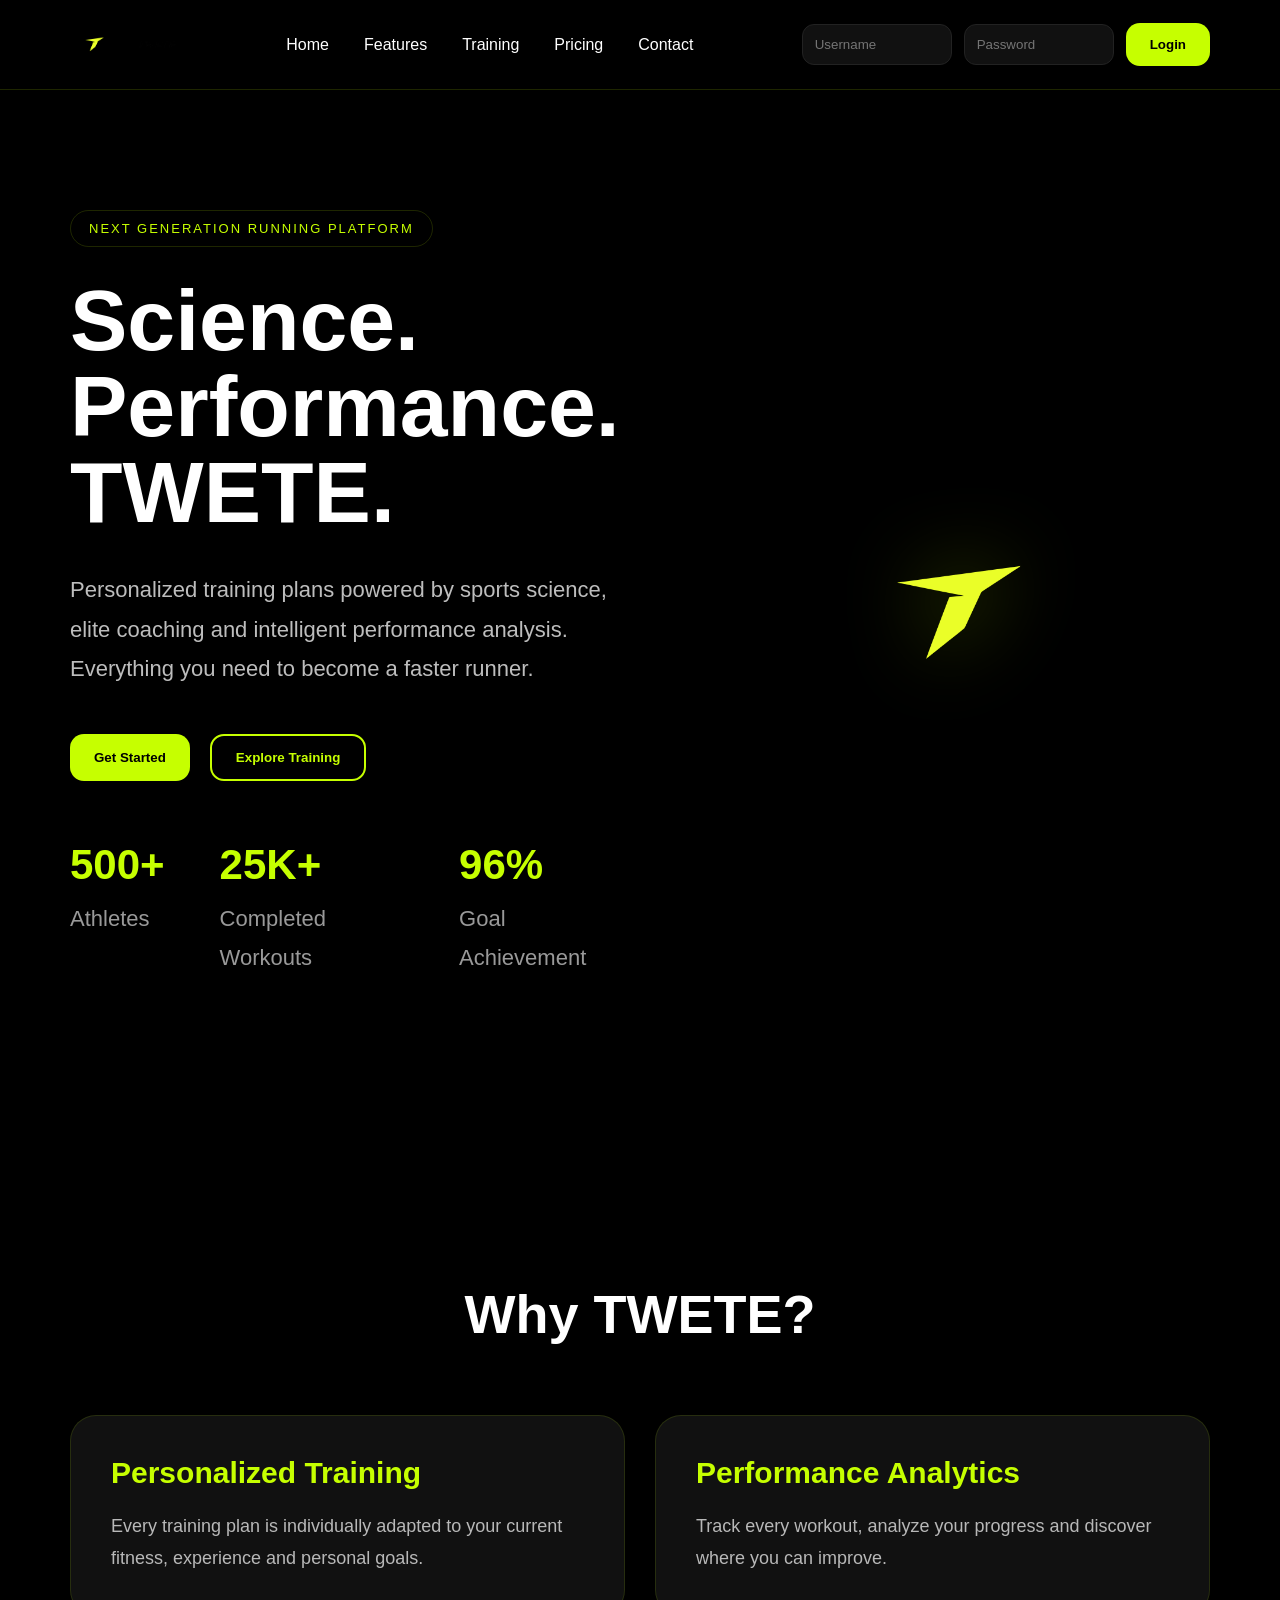
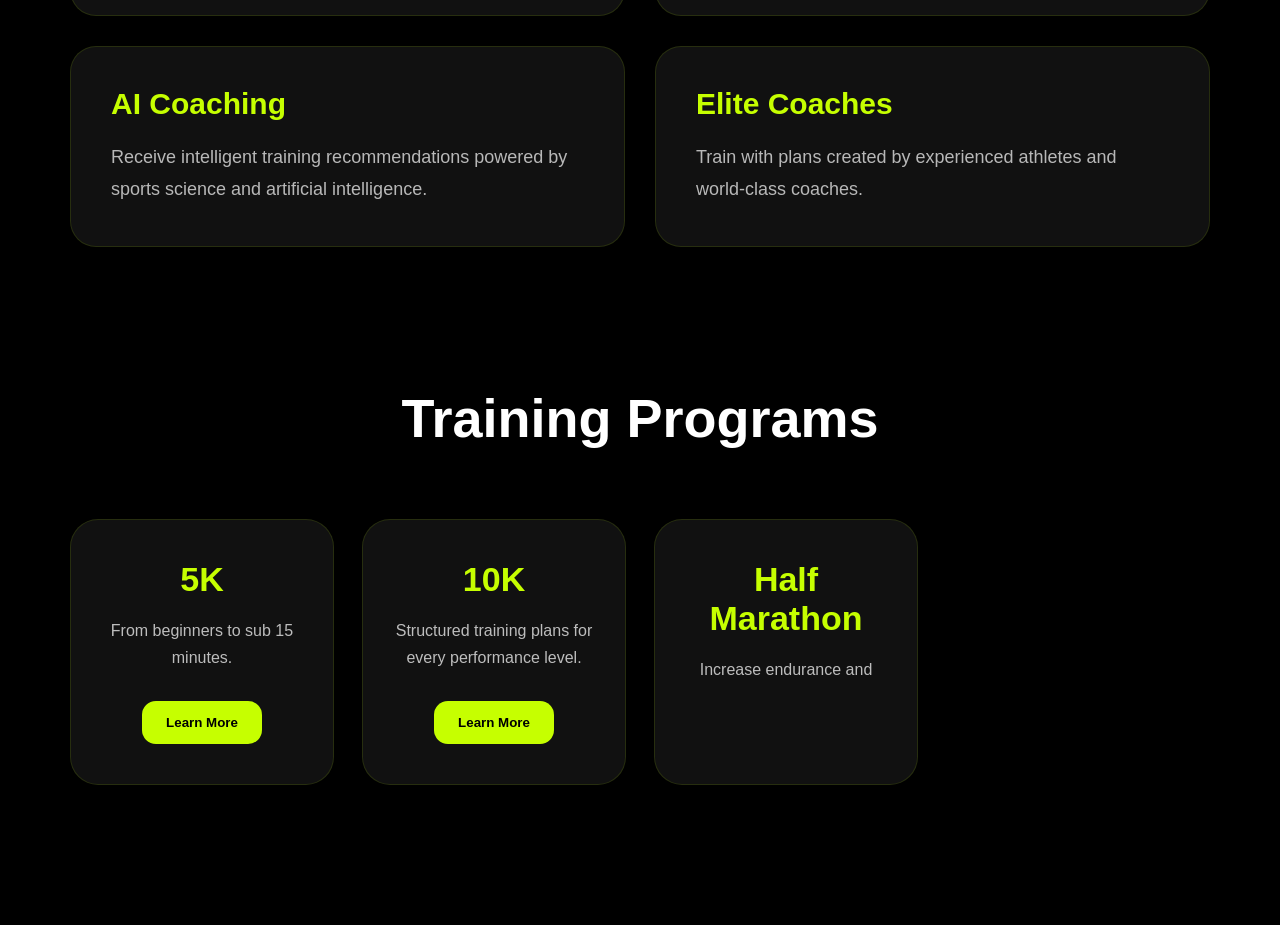
==== commit 25f76394: "Update index.html" ====
--- a/index.html
+++ b/index.html
@@ -164,7 +164,7 @@
 <div class="hero-right">
 
 <img
-src="images/logo.png"
+src="Images/logo.png"
 class="hero-logo"
 alt="TWETE">
 
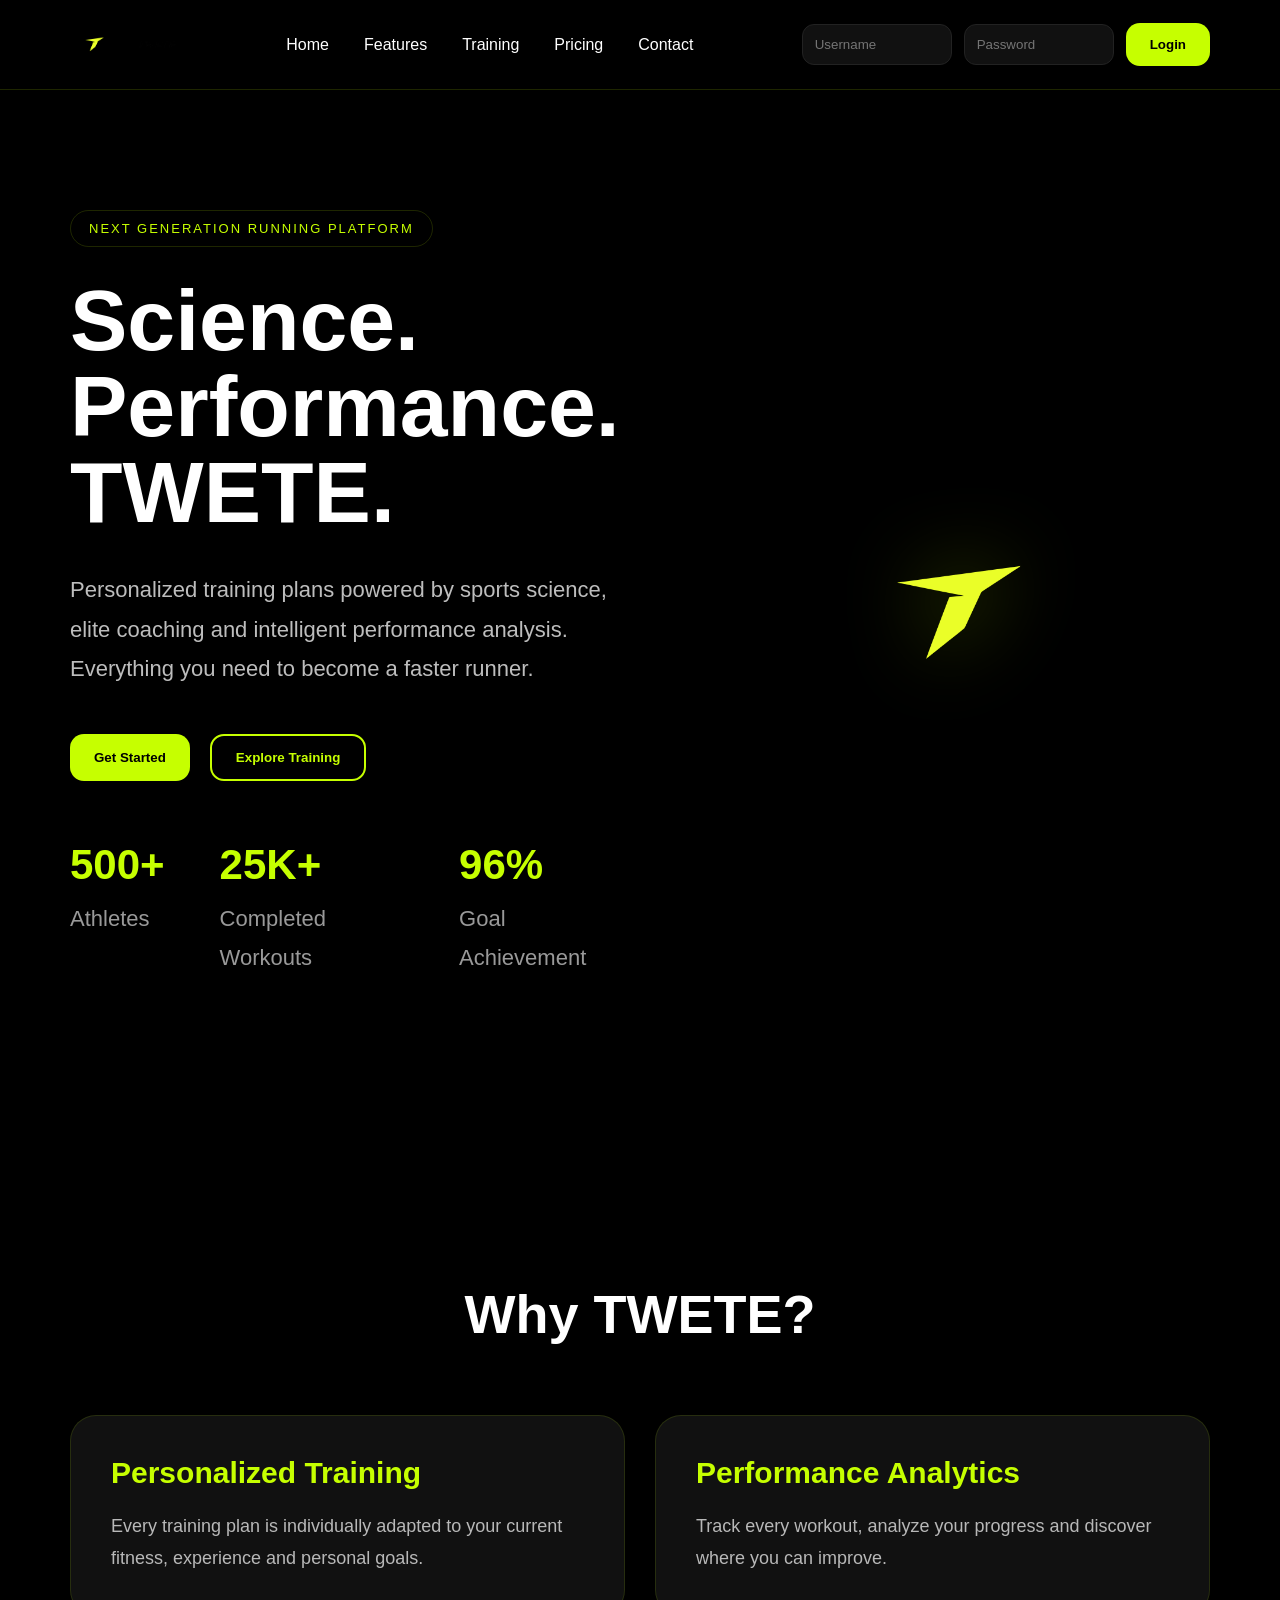
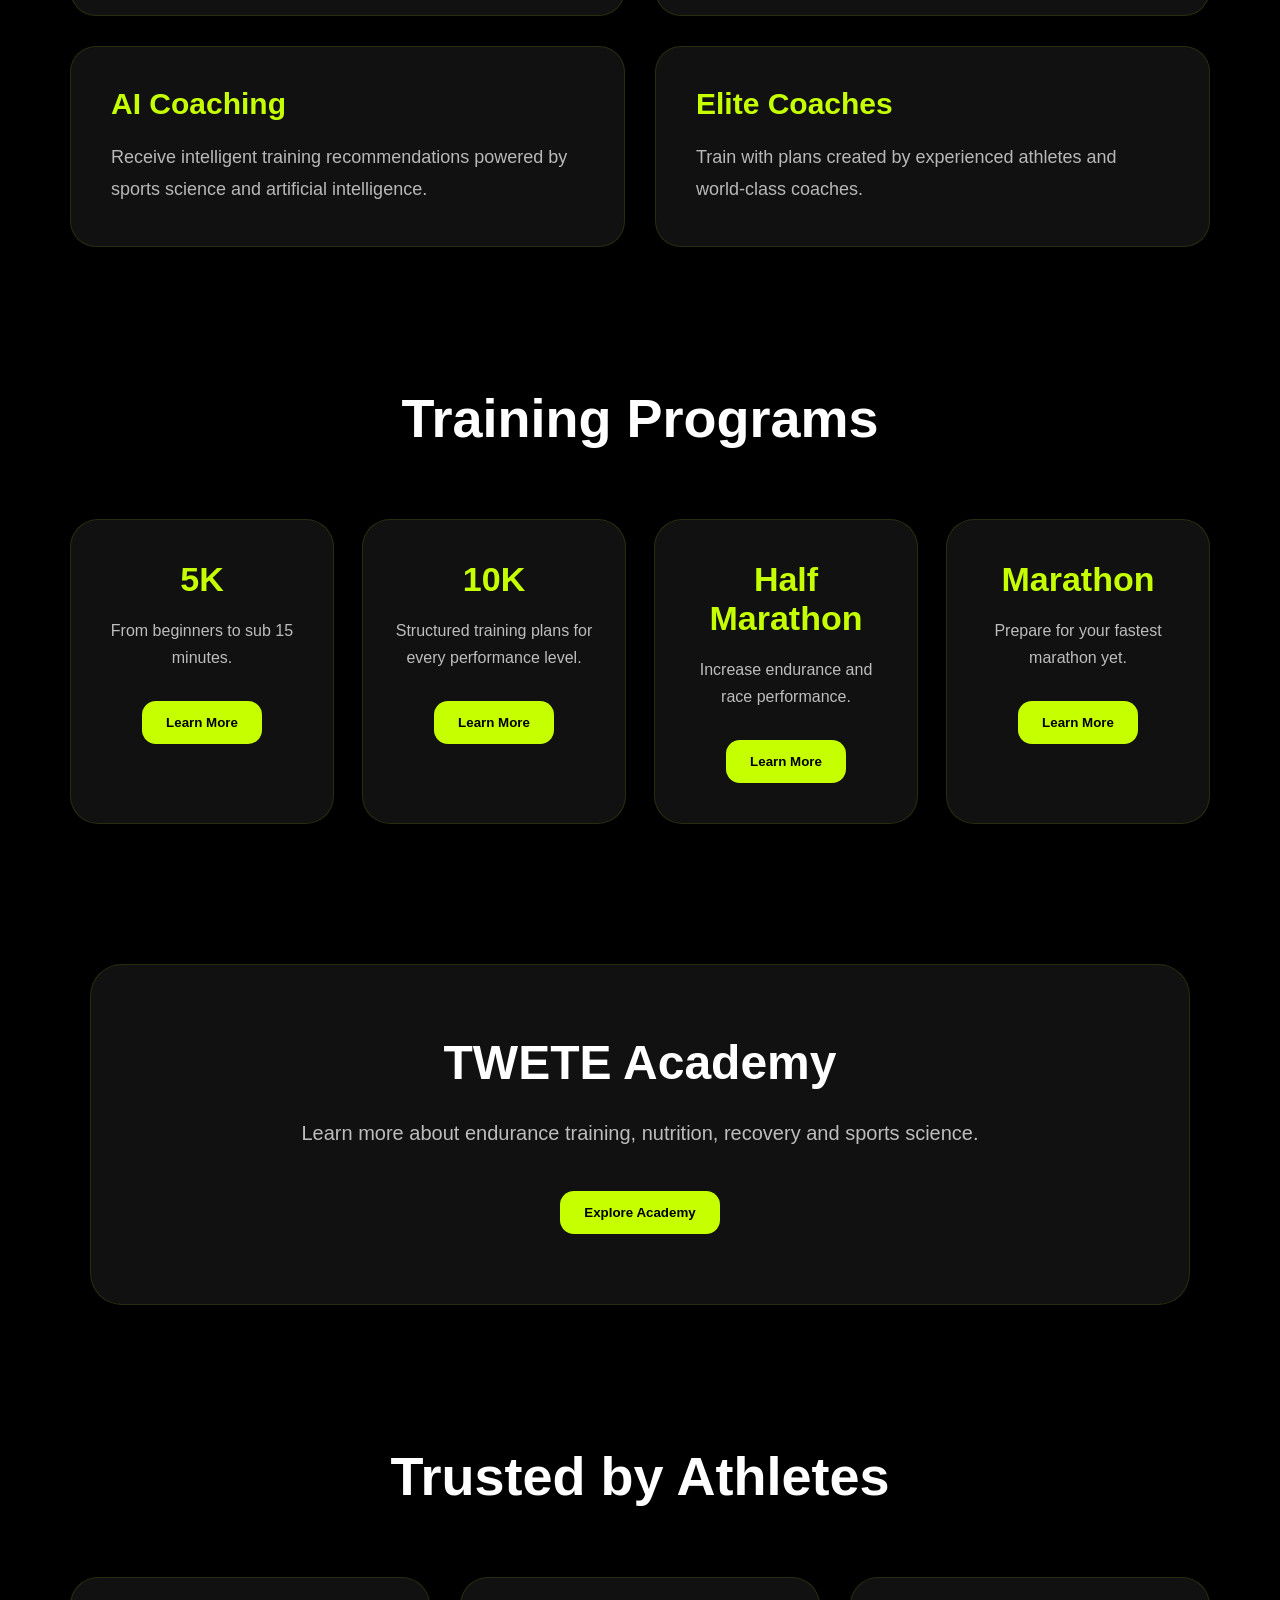
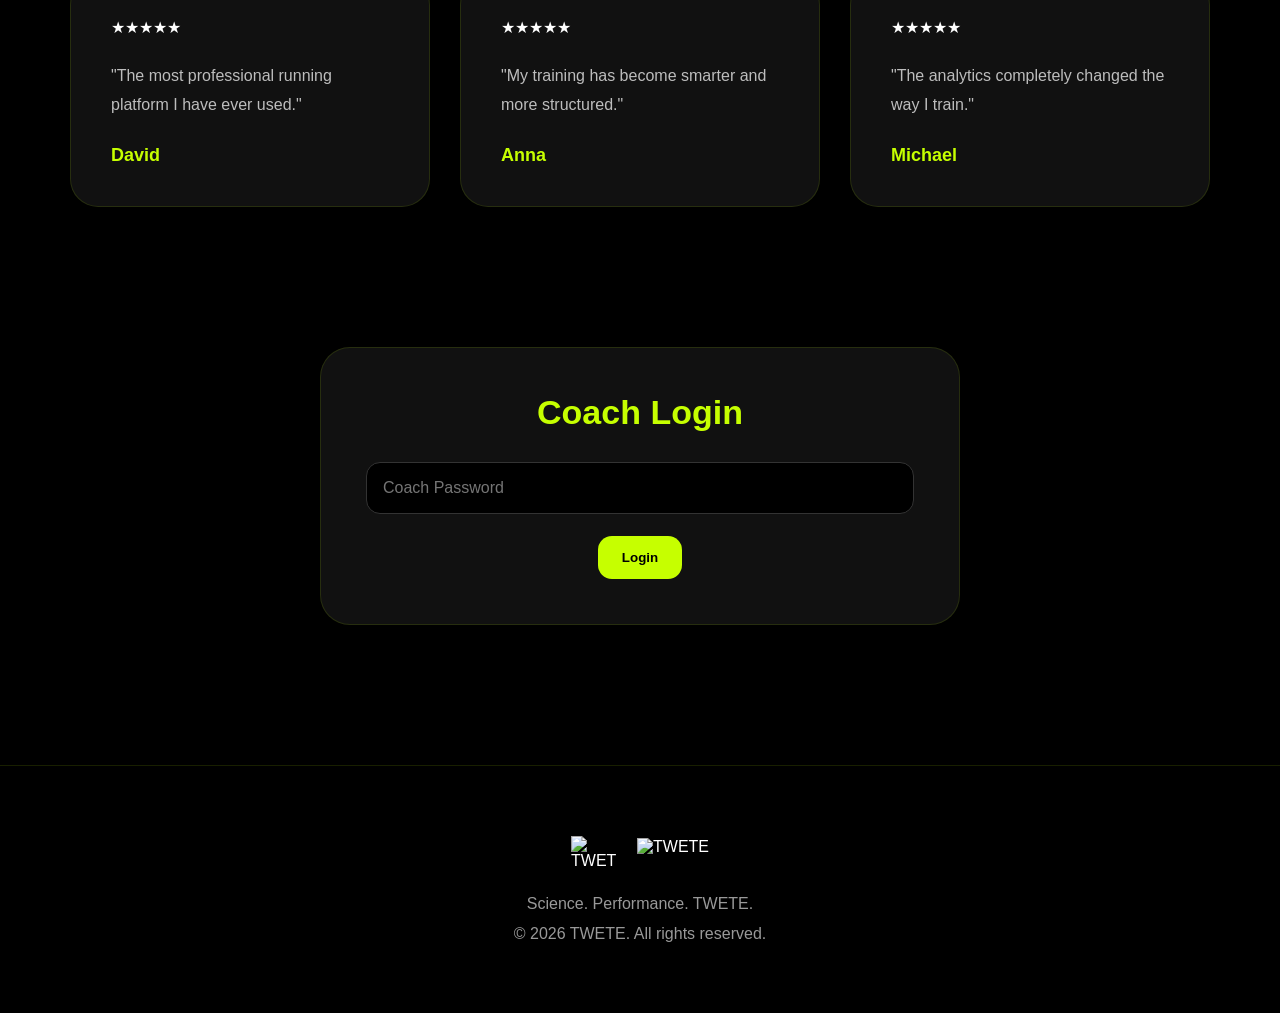
==== commit e04b08fe: "Update index.html" ====
--- a/index.html
+++ b/index.html
@@ -283,4 +283,185 @@
 
 <p>
 
-Increase endurance and
+Increase endurance and race performance.
+
+</p>
+
+<button>
+
+Learn More
+
+</button>
+
+</div>
+
+<div class="plan-card">
+
+<h3>Marathon</h3>
+
+<p>
+
+Prepare for your fastest marathon yet.
+
+</p>
+
+<button>
+
+Learn More
+
+</button>
+
+</div>
+
+</div>
+
+</section>
+
+
+
+<!-- ACADEMY -->
+
+<section class="ebooks">
+
+<h2>
+
+TWETE Academy
+
+</h2>
+
+<p>
+
+Learn more about endurance training, nutrition, recovery and sports science.
+
+</p>
+
+<button>
+
+Explore Academy
+
+</button>
+
+</section>
+
+
+
+<!-- REVIEWS -->
+
+<section class="reviews">
+
+<h2>
+
+Trusted by Athletes
+
+</h2>
+
+<div class="review-grid">
+
+<div class="review-card">
+
+★★★★★
+
+<p>
+
+"The most professional running platform I have ever used."
+
+</p>
+
+<b>David</b>
+
+</div>
+
+<div class="review-card">
+
+★★★★★
+
+<p>
+
+"My training has become smarter and more structured."
+
+</p>
+
+<b>Anna</b>
+
+</div>
+
+<div class="review-card">
+
+★★★★★
+
+<p>
+
+"The analytics completely changed the way I train."
+
+</p>
+
+<b>Michael</b>
+
+</div>
+
+</div>
+
+</section>
+
+
+
+<!-- COACH LOGIN -->
+
+<section class="coach-area">
+
+<div class="coach-login">
+
+<h3>
+
+Coach Login
+
+</h3>
+
+<input
+id="coachPassword"
+type="password"
+placeholder="Coach Password">
+
+<button onclick="coachLogin()">
+
+Login
+
+</button>
+
+</div>
+
+</section>
+
+
+
+<!-- FOOTER -->
+
+<footer>
+
+<div class="footer-brand">
+
+<img src="images/logo.png" class="footer-icon" alt="TWETE">
+
+<img src="images/twete.png" class="footer-wordmark" alt="TWETE">
+
+</div>
+
+<p>
+
+Science. Performance. TWETE.
+
+</p>
+
+<p>
+
+© 2026 TWETE. All rights reserved.
+
+</p>
+
+</footer>
+
+<script src="script.js"></script>
+
+</body>
+
+</html>
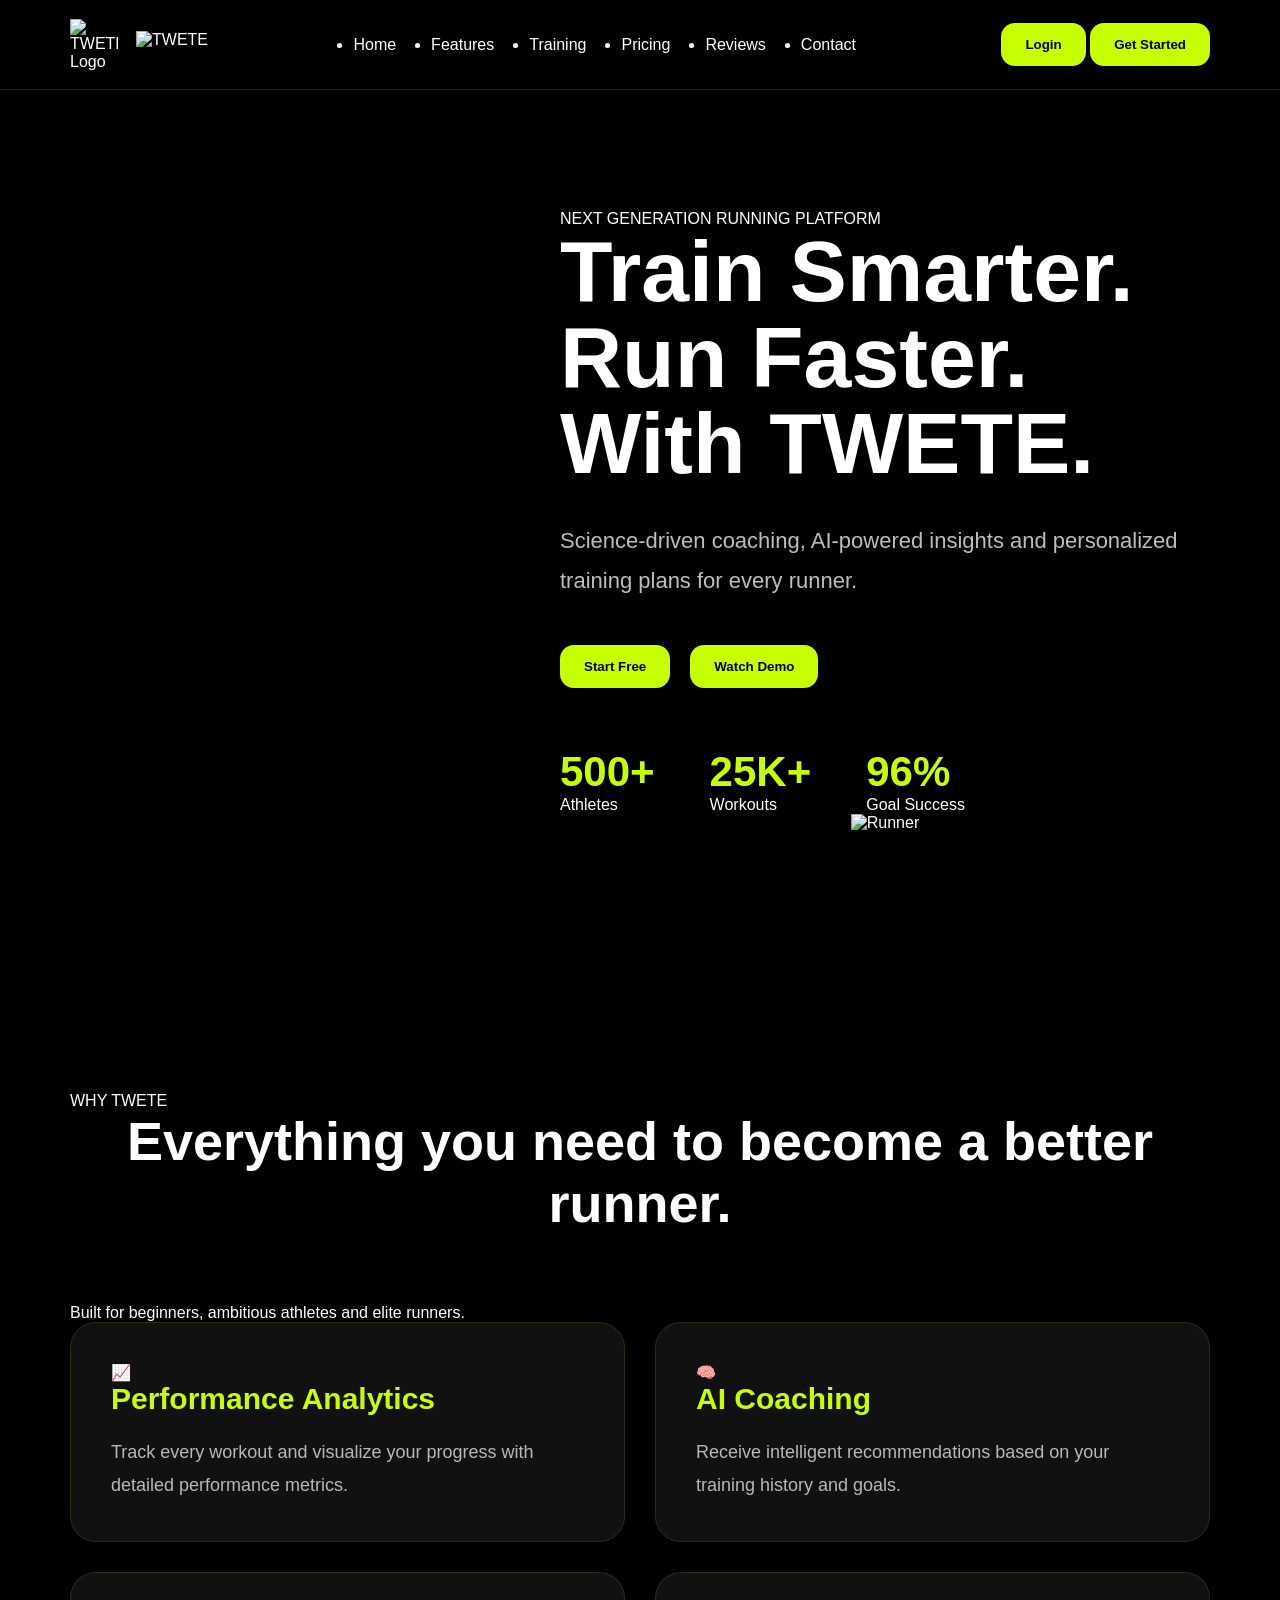
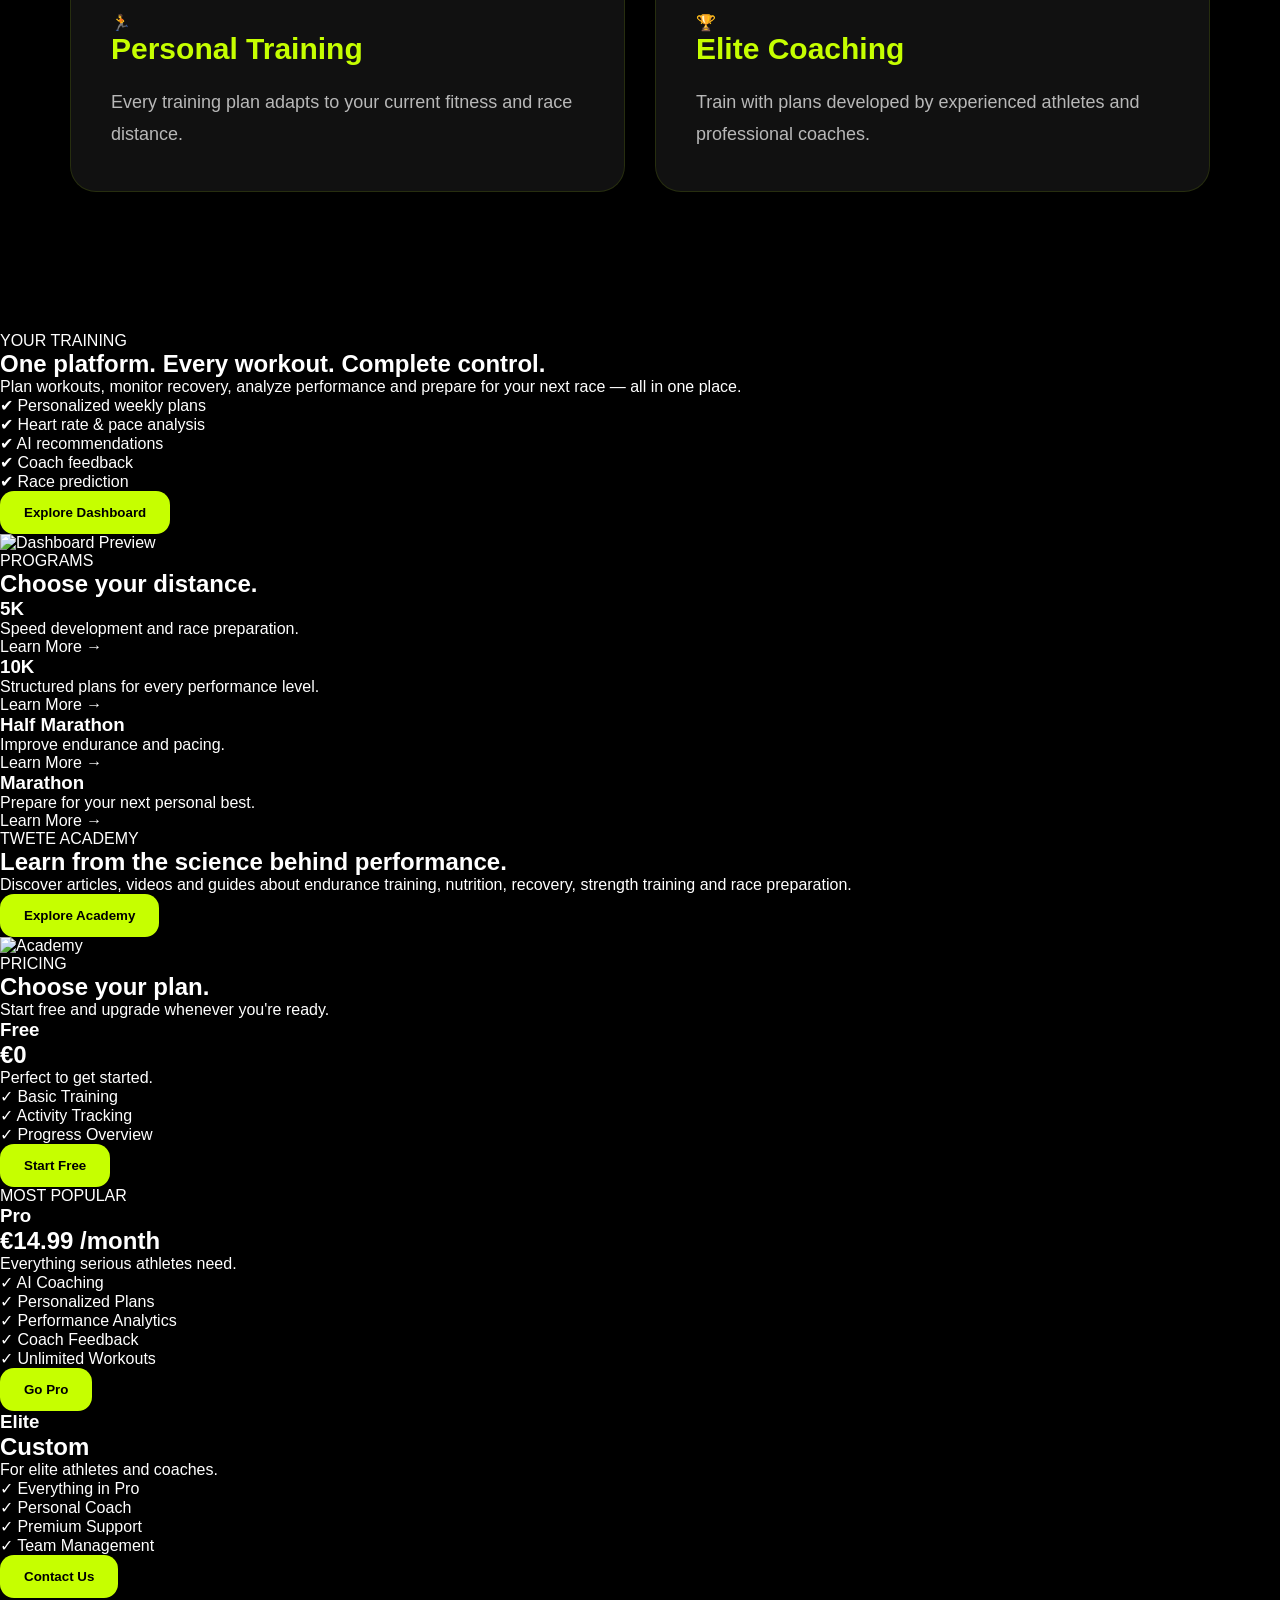
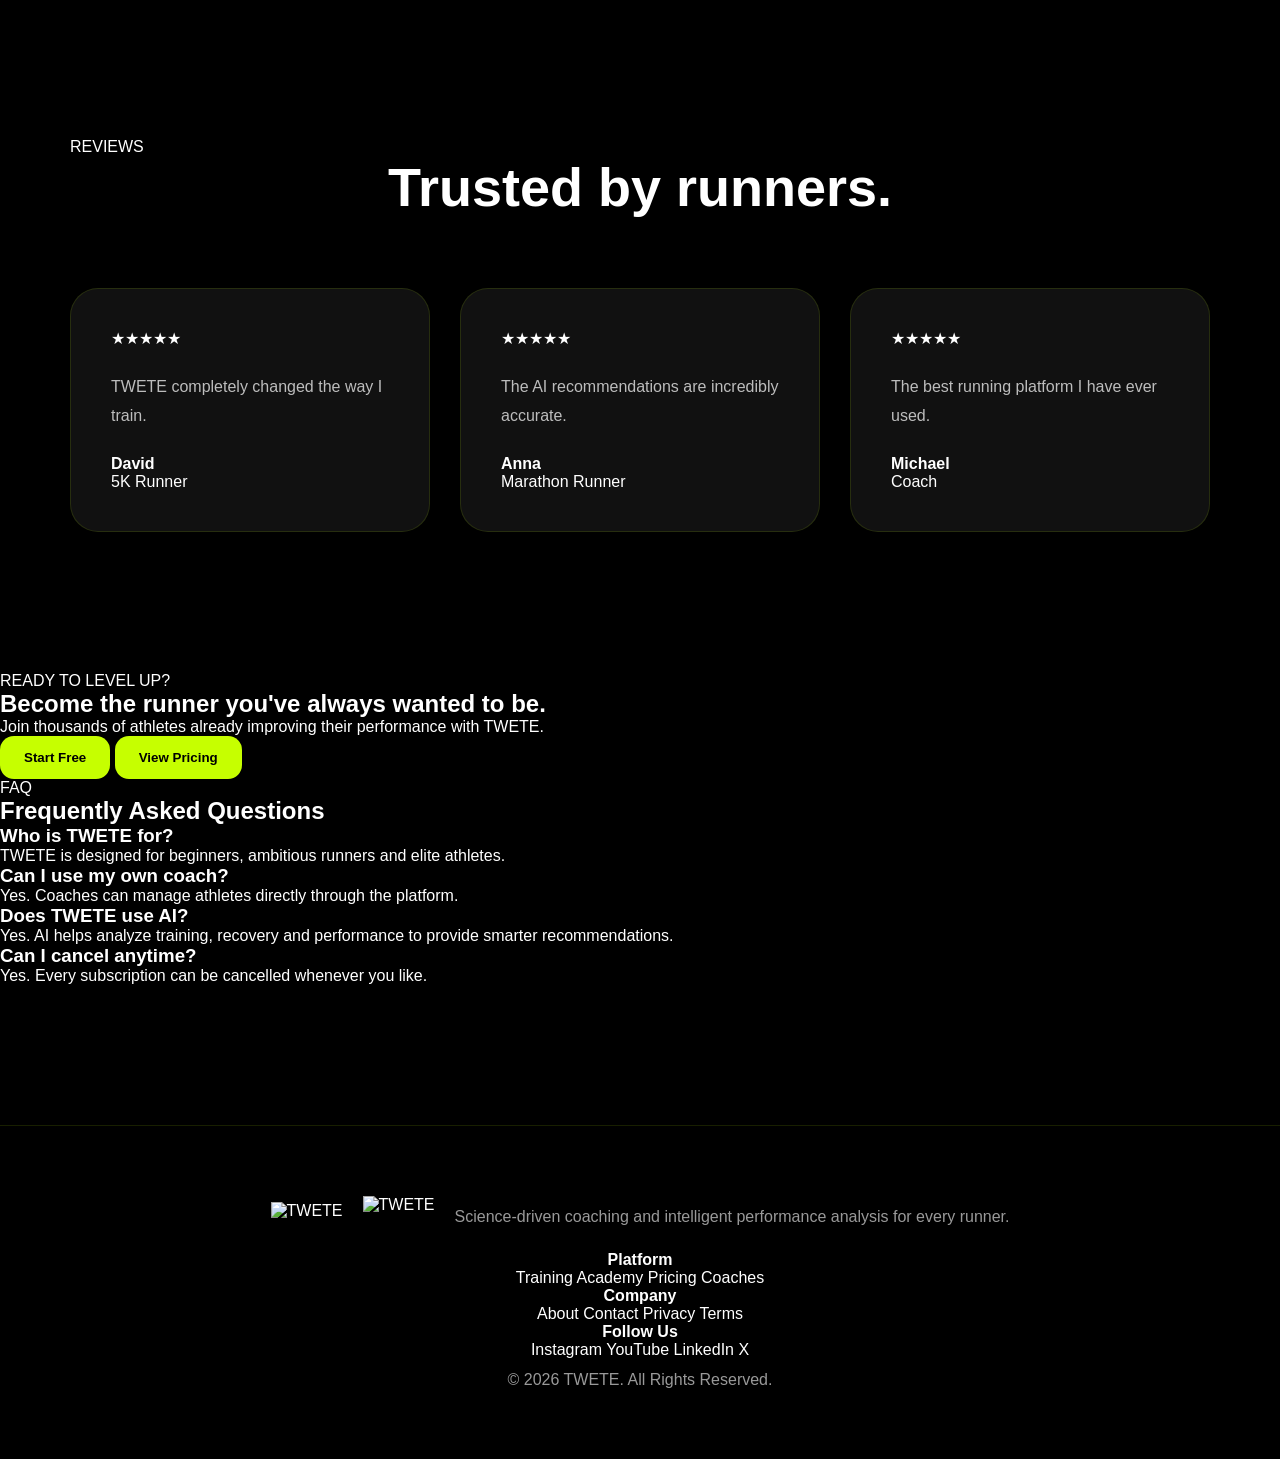
==== commit 51a41a96: "Update index.html" ====
--- a/index.html
+++ b/index.html
@@ -6,12 +6,11 @@
 <meta charset="UTF-8">
 <meta name="viewport" content="width=device-width, initial-scale=1.0">
 
-<title>TWETE</title>
+<title>TWETE | Train Smarter</title>
 
 <link rel="stylesheet" href="style.css">
 
 <link rel="preconnect" href="https://fonts.googleapis.com">
-
 <link rel="preconnect" href="https://fonts.gstatic.com" crossorigin>
 
 <link href="https://fonts.googleapis.com/css2?family=Space+Grotesk:wght@300;400;500;600;700&display=swap" rel="stylesheet">
@@ -20,446 +19,1013 @@
 
 <body>
 
-
-<!-- NAVIGATION -->
+<header>
 
 <nav class="navbar">
 
 <div class="brand">
 
-<img src="Images/logo.png" class="logo" alt="TWETE Logo">
-
-<img src="Images/twete.png" class="wordmark" alt="TWETE">
-
-</div>
-
-
-<div class="nav-links">
-
-<a href="#">Home</a>
-
-<a href="#">Features</a>
+<img src="images/logo.png" class="logo" alt="TWETE Logo">
+
+<img src="images/twete.png" class="wordmark" alt="TWETE">
+
+</div>
+
+<ul class="nav-links">
+
+<li><a href="#">Home</a></li>
+
+<li><a href="#features">Features</a></li>
+
+<li><a href="#training">Training</a></li>
+
+<li><a href="#pricing">Pricing</a></li>
+
+<li><a href="#reviews">Reviews</a></li>
+
+<li><a href="#contact">Contact</a></li>
+
+</ul>
+
+<div class="nav-buttons">
+
+<button class="login-btn">
+
+Login
+
+</button>
+
+<button class="start-btn">
+
+Get Started
+
+</button>
+
+</div>
+
+</nav>
+
+</header>
+
+
+
+<section class="hero">
+
+<div class="hero-background"></div>
+
+<div class="hero-overlay"></div>
+
+<div class="hero-container">
+
+<div class="hero-left">
+
+<div class="hero-badge">
+
+NEXT GENERATION RUNNING PLATFORM
+
+</div>
+
+<h1>
+
+Train Smarter.<br>
+
+Run Faster.<br>
+
+<span>With TWETE.</span>
+
+</h1>
+
+<p>
+
+Science-driven coaching, AI-powered insights and personalized training plans for every runner.
+
+</p>
+
+<div class="hero-buttons">
+
+<button class="primary-btn">
+
+Start Free
+
+</button>
+
+<button class="secondary-btn">
+
+Watch Demo
+
+</button>
+
+</div>
+
+<div class="hero-stats">
+
+<div class="stat">
+
+<h2>500+</h2>
+
+<span>Athletes</span>
+
+</div>
+
+<div class="stat">
+
+<h2>25K+</h2>
+
+<span>Workouts</span>
+
+</div>
+
+<div class="stat">
+
+<h2>96%</h2>
+
+<span>Goal Success</span>
+
+</div>
+
+</div>
+
+</div>
+
+<div class="hero-right">
+
+<img src="images/runner.png" alt="Runner">
+
+</div>
+
+</div>
+
+</section>
+
+<!-- ===========================
+FEATURES
+=========================== -->
+
+<section class="features" id="features">
+
+<div class="section-header">
+
+<span>WHY TWETE</span>
+
+<h2>
+
+Everything you need to become a better runner.
+
+</h2>
+
+<p>
+
+Built for beginners, ambitious athletes and elite runners.
+
+</p>
+
+</div>
+
+<div class="feature-grid">
+
+<div class="feature-card">
+
+<div class="feature-icon">
+
+📈
+
+</div>
+
+<h3>
+
+Performance Analytics
+
+</h3>
+
+<p>
+
+Track every workout and visualize your progress with detailed performance metrics.
+
+</p>
+
+</div>
+
+
+
+<div class="feature-card">
+
+<div class="feature-icon">
+
+🧠
+
+</div>
+
+<h3>
+
+AI Coaching
+
+</h3>
+
+<p>
+
+Receive intelligent recommendations based on your training history and goals.
+
+</p>
+
+</div>
+
+
+
+<div class="feature-card">
+
+<div class="feature-icon">
+
+🏃
+
+</div>
+
+<h3>
+
+Personal Training
+
+</h3>
+
+<p>
+
+Every training plan adapts to your current fitness and race distance.
+
+</p>
+
+</div>
+
+
+
+<div class="feature-card">
+
+<div class="feature-icon">
+
+🏆
+
+</div>
+
+<h3>
+
+Elite Coaching
+
+</h3>
+
+<p>
+
+Train with plans developed by experienced athletes and professional coaches.
+
+</p>
+
+</div>
+
+</div>
+
+</section>
+
+
+
+
+
+<!-- ===========================
+DASHBOARD
+=========================== -->
+
+<section class="dashboard">
+
+<div class="dashboard-left">
+
+<span class="small-title">
+
+YOUR TRAINING
+
+</span>
+
+<h2>
+
+One platform.
+
+Every workout.
+
+Complete control.
+
+</h2>
+
+<p>
+
+Plan workouts, monitor recovery, analyze performance and prepare for your next race — all in one place.
+
+</p>
+
+<ul class="dashboard-list">
+
+<li>✔ Personalized weekly plans</li>
+
+<li>✔ Heart rate & pace analysis</li>
+
+<li>✔ AI recommendations</li>
+
+<li>✔ Coach feedback</li>
+
+<li>✔ Race prediction</li>
+
+</ul>
+
+<button class="primary-btn">
+
+Explore Dashboard
+
+</button>
+
+</div>
+
+
+
+<div class="dashboard-right">
+
+<img src="images/dashboard.png" alt="Dashboard Preview">
+
+</div>
+
+</section>
+
+
+
+
+
+<!-- ===========================
+TRAINING
+=========================== -->
+
+<section class="training" id="training">
+
+<div class="section-header">
+
+<span>PROGRAMS</span>
+
+<h2>
+
+Choose your distance.
+
+</h2>
+
+</div>
+
+<div class="training-grid">
+
+<div class="training-card">
+
+<h3>
+
+5K
+
+</h3>
+
+<p>
+
+Speed development and race preparation.
+
+</p>
+
+<a href="#">
+
+Learn More →
+
+</a>
+
+</div>
+
+
+
+<div class="training-card">
+
+<h3>
+
+10K
+
+</h3>
+
+<p>
+
+Structured plans for every performance level.
+
+</p>
+
+<a href="#">
+
+Learn More →
+
+</a>
+
+</div>
+
+
+
+<div class="training-card">
+
+<h3>
+
+Half Marathon
+
+</h3>
+
+<p>
+
+Improve endurance and pacing.
+
+</p>
+
+<a href="#">
+
+Learn More →
+
+</a>
+
+</div>
+
+
+
+<div class="training-card">
+
+<h3>
+
+Marathon
+
+</h3>
+
+<p>
+
+Prepare for your next personal best.
+
+</p>
+
+<a href="#">
+
+Learn More →
+
+</a>
+
+</div>
+
+</div>
+
+</section>
+<!-- ====================================
+ACADEMY
+==================================== -->
+
+<section class="academy">
+
+<div class="academy-content">
+
+<div class="academy-left">
+
+<span class="section-tag">
+
+TWETE ACADEMY
+
+</span>
+
+<h2>
+
+Learn from the science behind performance.
+
+</h2>
+
+<p>
+
+Discover articles, videos and guides about endurance training,
+nutrition, recovery, strength training and race preparation.
+
+</p>
+
+<button class="primary-btn">
+
+Explore Academy
+
+</button>
+
+</div>
+
+
+<div class="academy-right">
+
+<img src="images/academy.png" alt="Academy">
+
+</div>
+
+</div>
+
+</section>
+
+
+
+
+
+<!-- ====================================
+PRICING
+==================================== -->
+
+<section class="pricing" id="pricing">
+
+<div class="section-header">
+
+<span>PRICING</span>
+
+<h2>
+
+Choose your plan.
+
+</h2>
+
+<p>
+
+Start free and upgrade whenever you're ready.
+
+</p>
+
+</div>
+
+<div class="pricing-grid">
+
+<div class="price-card">
+
+<h3>
+
+Free
+
+</h3>
+
+<h1>
+
+€0
+
+</h1>
+
+<p>
+
+Perfect to get started.
+
+</p>
+
+<ul>
+
+<li>✓ Basic Training</li>
+
+<li>✓ Activity Tracking</li>
+
+<li>✓ Progress Overview</li>
+
+</ul>
+
+<button>
+
+Start Free
+
+</button>
+
+</div>
+
+
+
+<div class="price-card featured">
+
+<div class="popular">
+
+MOST POPULAR
+
+</div>
+
+<h3>
+
+Pro
+
+</h3>
+
+<h1>
+
+€14.99
+
+<span>/month</span>
+
+</h1>
+
+<p>
+
+Everything serious athletes need.
+
+</p>
+
+<ul>
+
+<li>✓ AI Coaching</li>
+
+<li>✓ Personalized Plans</li>
+
+<li>✓ Performance Analytics</li>
+
+<li>✓ Coach Feedback</li>
+
+<li>✓ Unlimited Workouts</li>
+
+</ul>
+
+<button>
+
+Go Pro
+
+</button>
+
+</div>
+
+
+
+<div class="price-card">
+
+<h3>
+
+Elite
+
+</h3>
+
+<h1>
+
+Custom
+
+</h1>
+
+<p>
+
+For elite athletes and coaches.
+
+</p>
+
+<ul>
+
+<li>✓ Everything in Pro</li>
+
+<li>✓ Personal Coach</li>
+
+<li>✓ Premium Support</li>
+
+<li>✓ Team Management</li>
+
+</ul>
+
+<button>
+
+Contact Us
+
+</button>
+
+</div>
+
+</div>
+
+</section>
+
+
+
+
+
+<!-- ====================================
+REVIEWS
+==================================== -->
+
+<section class="reviews" id="reviews">
+
+<div class="section-header">
+
+<span>REVIEWS</span>
+
+<h2>
+
+Trusted by runners.
+
+</h2>
+
+</div>
+
+<div class="review-grid">
+
+<div class="review-card">
+
+★★★★★
+
+<p>
+
+TWETE completely changed the way I train.
+
+</p>
+
+<h4>
+
+David
+
+</h4>
+
+<span>
+
+5K Runner
+
+</span>
+
+</div>
+
+
+
+<div class="review-card">
+
+★★★★★
+
+<p>
+
+The AI recommendations are incredibly accurate.
+
+</p>
+
+<h4>
+
+Anna
+
+</h4>
+
+<span>
+
+Marathon Runner
+
+</span>
+
+</div>
+
+
+
+<div class="review-card">
+
+★★★★★
+
+<p>
+
+The best running platform I have ever used.
+
+</p>
+
+<h4>
+
+Michael
+
+</h4>
+
+<span>
+
+Coach
+
+</span>
+
+</div>
+
+</div>
+
+</section>
+
+  <!-- ====================================
+CALL TO ACTION
+==================================== -->
+
+<section class="cta">
+
+<div class="cta-container">
+
+<span>
+
+READY TO LEVEL UP?
+
+</span>
+
+<h2>
+
+Become the runner you've always wanted to be.
+
+</h2>
+
+<p>
+
+Join thousands of athletes already improving their performance with TWETE.
+
+</p>
+
+<div class="cta-buttons">
+
+<button class="primary-btn">
+
+Start Free
+
+</button>
+
+<button class="secondary-btn">
+
+View Pricing
+
+</button>
+
+</div>
+
+</div>
+
+</section>
+
+
+
+
+
+<!-- ====================================
+FAQ
+==================================== -->
+
+<section class="faq">
+
+<div class="section-header">
+
+<span>FAQ</span>
+
+<h2>
+
+Frequently Asked Questions
+
+</h2>
+
+</div>
+
+<div class="faq-container">
+
+<div class="faq-item">
+
+<h3>
+
+Who is TWETE for?
+
+</h3>
+
+<p>
+
+TWETE is designed for beginners, ambitious runners and elite athletes.
+
+</p>
+
+</div>
+
+<div class="faq-item">
+
+<h3>
+
+Can I use my own coach?
+
+</h3>
+
+<p>
+
+Yes. Coaches can manage athletes directly through the platform.
+
+</p>
+
+</div>
+
+<div class="faq-item">
+
+<h3>
+
+Does TWETE use AI?
+
+</h3>
+
+<p>
+
+Yes. AI helps analyze training, recovery and performance to provide smarter recommendations.
+
+</p>
+
+</div>
+
+<div class="faq-item">
+
+<h3>
+
+Can I cancel anytime?
+
+</h3>
+
+<p>
+
+Yes. Every subscription can be cancelled whenever you like.
+
+</p>
+
+</div>
+
+</div>
+
+</section>
+
+
+
+
+
+<!-- ====================================
+FOOTER
+==================================== -->
+
+<footer id="contact">
+
+<div class="footer-container">
+
+<div class="footer-brand">
+
+<img src="images/logo.png" class="footer-logo" alt="TWETE">
+
+<img src="images/twete.png" class="footer-wordmark" alt="TWETE">
+
+<p>
+
+Science-driven coaching and intelligent performance analysis for every runner.
+
+</p>
+
+</div>
+
+
+
+<div class="footer-links">
+
+<h4>
+
+Platform
+
+</h4>
 
 <a href="#">Training</a>
 
+<a href="#">Academy</a>
+
 <a href="#">Pricing</a>
 
+<a href="#">Coaches</a>
+
+</div>
+
+
+
+<div class="footer-links">
+
+<h4>
+
+Company
+
+</h4>
+
+<a href="#">About</a>
+
 <a href="#">Contact</a>
 
-</div>
-
-
-<div class="login-box">
-
-<input
-id="athleteUsername"
-type="text"
-placeholder="Username">
-
-<input
-id="athletePassword"
-type="password"
-placeholder="Password">
-
-<button onclick="athleteLogin()">
-
-Login
-
-</button>
-
-</div>
-
-</nav>
-
-
-
-<!-- HERO -->
-
-<section class="hero">
-
-
-<div class="hero-left">
-
-<span class="hero-tag">
-
-NEXT GENERATION RUNNING PLATFORM
-
-</span>
-
-
-<h1>
-
-Science.<br>
-
-Performance.<br>
-
-TWETE.
-
-</h1>
-
-
-<p>
-
-Personalized training plans powered by sports science,
-elite coaching and intelligent performance analysis.
-
-Everything you need to become a faster runner.
-
-</p>
-
-
-<div class="hero-buttons">
-
-<button class="primary-button">
-
-Get Started
-
-</button>
-
-
-<button class="secondary-button">
-
-Explore Training
-
-</button>
-
-</div>
-
-
-
-<div class="hero-stats">
-
-<div>
-
-<h2>500+</h2>
-
-<p>Athletes</p>
-
-</div>
-
-
-<div>
-
-<h2>25K+</h2>
-
-<p>Completed Workouts</p>
-
-</div>
-
-
-<div>
-
-<h2>96%</h2>
-
-<p>Goal Achievement</p>
-
-</div>
-
-</div>
-
-</div>
-
-
-
-<div class="hero-right">
-
-<img
-src="Images/logo.png"
-class="hero-logo"
-alt="TWETE">
-
-</div>
-
-</section>
-<!-- FEATURES -->
-
-<section class="features">
-
-<h2>Why TWETE?</h2>
-
-<div class="feature-grid">
-
-<div class="feature-card">
-
-<h3>Personalized Training</h3>
-
-<p>
-
-Every training plan is individually adapted to your current fitness, experience and personal goals.
-
-</p>
-
-</div>
-
-<div class="feature-card">
-
-<h3>Performance Analytics</h3>
-
-<p>
-
-Track every workout, analyze your progress and discover where you can improve.
-
-</p>
-
-</div>
-
-<div class="feature-card">
-
-<h3>AI Coaching</h3>
-
-<p>
-
-Receive intelligent training recommendations powered by sports science and artificial intelligence.
-
-</p>
-
-</div>
-
-<div class="feature-card">
-
-<h3>Elite Coaches</h3>
-
-<p>
-
-Train with plans created by experienced athletes and world-class coaches.
-
-</p>
-
-</div>
-
-</div>
-
-</section>
-
-
-
-<!-- TRAINING PROGRAMS -->
-
-<section class="plans">
-
-<h2>Training Programs</h2>
-
-<div class="plan-grid">
-
-<div class="plan-card">
-
-<h3>5K</h3>
-
-<p>
-
-From beginners to sub 15 minutes.
-
-</p>
-
-<button>
-
-Learn More
-
-</button>
-
-</div>
-
-<div class="plan-card">
-
-<h3>10K</h3>
-
-<p>
-
-Structured training plans for every performance level.
-
-</p>
-
-<button>
-
-Learn More
-
-</button>
-
-</div>
-
-<div class="plan-card">
-
-<h3>Half Marathon</h3>
-
-<p>
-
-Increase endurance and race performance.
-
-</p>
-
-<button>
-
-Learn More
-
-</button>
-
-</div>
-
-<div class="plan-card">
-
-<h3>Marathon</h3>
-
-<p>
-
-Prepare for your fastest marathon yet.
-
-</p>
-
-<button>
-
-Learn More
-
-</button>
-
-</div>
-
-</div>
-
-</section>
-
-
-
-<!-- ACADEMY -->
-
-<section class="ebooks">
-
-<h2>
-
-TWETE Academy
-
-</h2>
-
-<p>
-
-Learn more about endurance training, nutrition, recovery and sports science.
-
-</p>
-
-<button>
-
-Explore Academy
-
-</button>
-
-</section>
-
-
-
-<!-- REVIEWS -->
-
-<section class="reviews">
-
-<h2>
-
-Trusted by Athletes
-
-</h2>
-
-<div class="review-grid">
-
-<div class="review-card">
-
-★★★★★
-
-<p>
-
-"The most professional running platform I have ever used."
-
-</p>
-
-<b>David</b>
-
-</div>
-
-<div class="review-card">
-
-★★★★★
-
-<p>
-
-"My training has become smarter and more structured."
-
-</p>
-
-<b>Anna</b>
-
-</div>
-
-<div class="review-card">
-
-★★★★★
-
-<p>
-
-"The analytics completely changed the way I train."
-
-</p>
-
-<b>Michael</b>
-
-</div>
-
-</div>
-
-</section>
-
-
-
-<!-- COACH LOGIN -->
-
-<section class="coach-area">
-
-<div class="coach-login">
-
-<h3>
-
-Coach Login
-
-</h3>
-
-<input
-id="coachPassword"
-type="password"
-placeholder="Coach Password">
-
-<button onclick="coachLogin()">
-
-Login
-
-</button>
-
-</div>
-
-</section>
-
-
-
-<!-- FOOTER -->
-
-<footer>
-
-<div class="footer-brand">
-
-<img src="images/logo.png" class="footer-icon" alt="TWETE">
-
-<img src="images/twete.png" class="footer-wordmark" alt="TWETE">
-
-</div>
-
-<p>
-
-Science. Performance. TWETE.
-
-</p>
-
-<p>
-
-© 2026 TWETE. All rights reserved.
-
-</p>
+<a href="#">Privacy</a>
+
+<a href="#">Terms</a>
+
+</div>
+
+
+
+<div class="footer-links">
+
+<h4>
+
+Follow Us
+
+</h4>
+
+<a href="#">Instagram</a>
+
+<a href="#">YouTube</a>
+
+<a href="#">LinkedIn</a>
+
+<a href="#">X</a>
+
+</div>
+
+</div>
+
+<div class="footer-bottom">
+
+<p>
+
+© 2026 TWETE. All Rights Reserved.
+
+</p>
+
+</div>
 
 </footer>
 
+
+
 <script src="script.js"></script>
 
 </body>
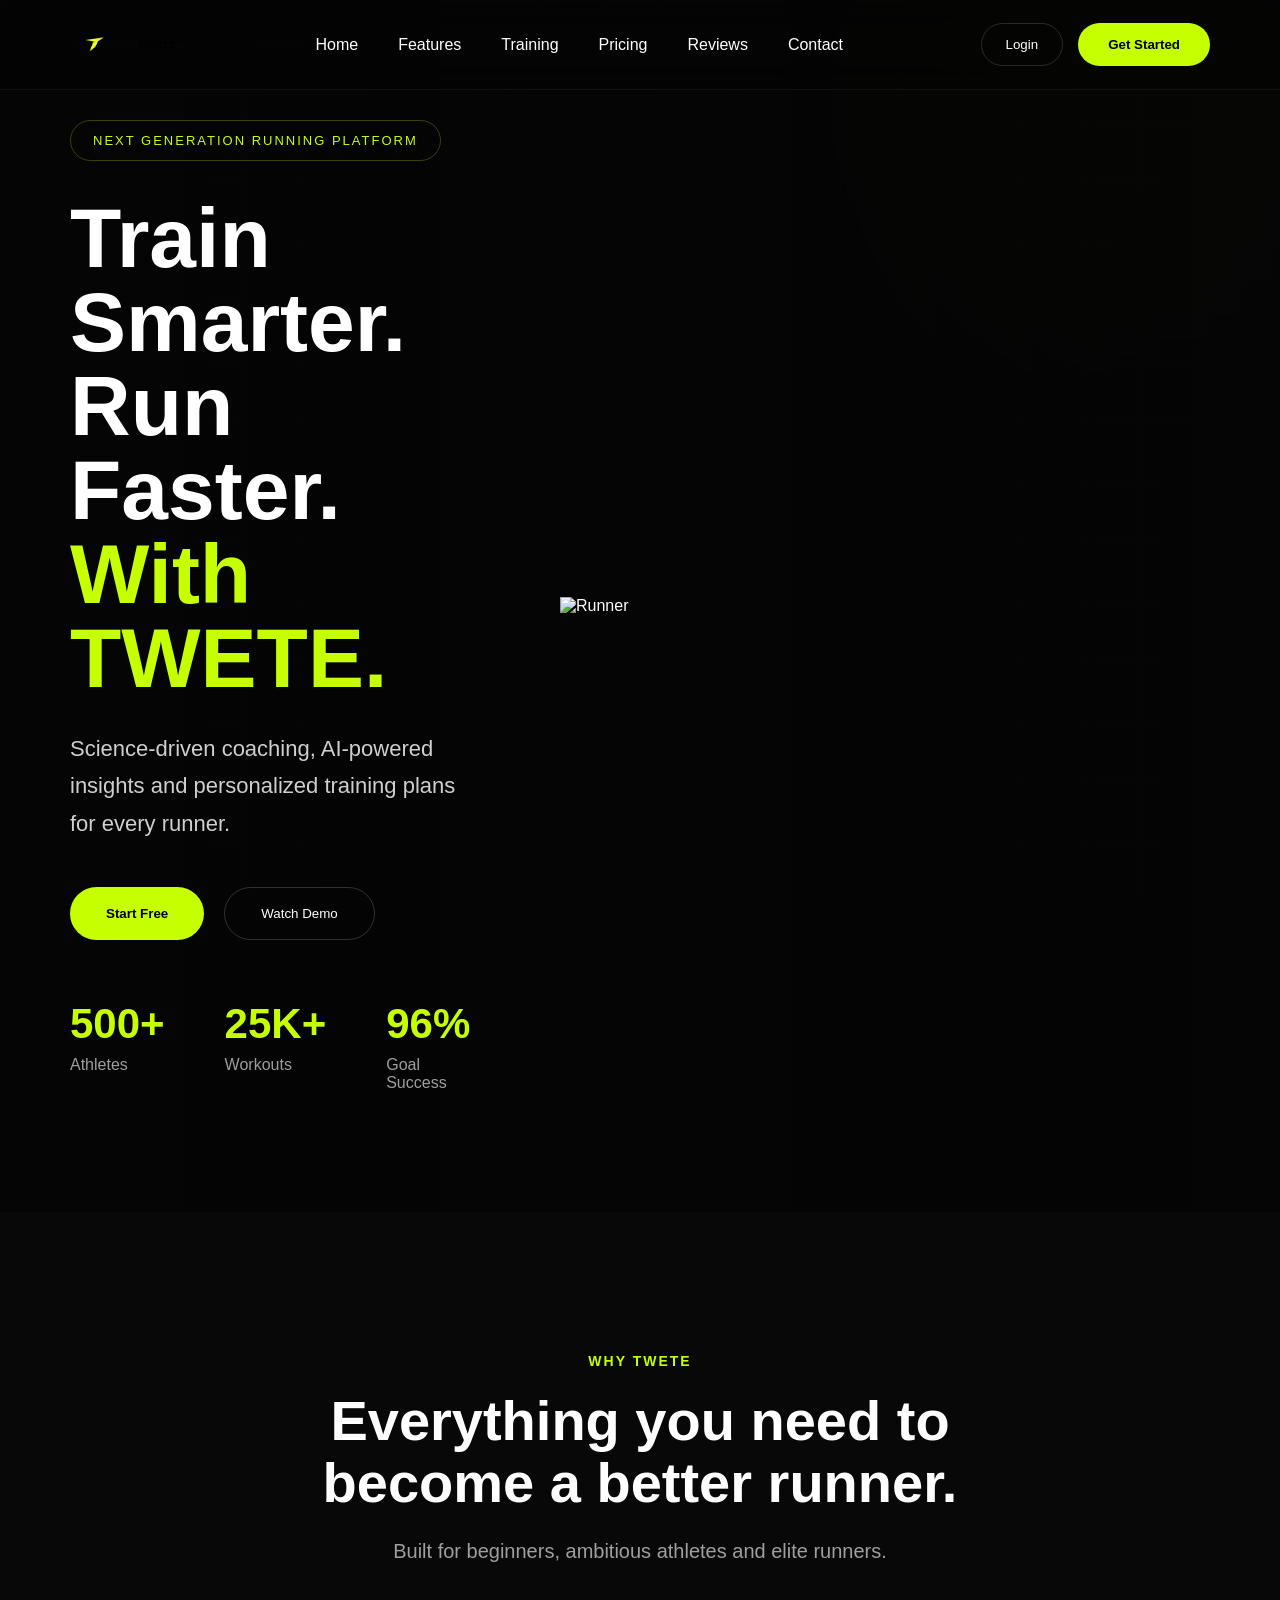
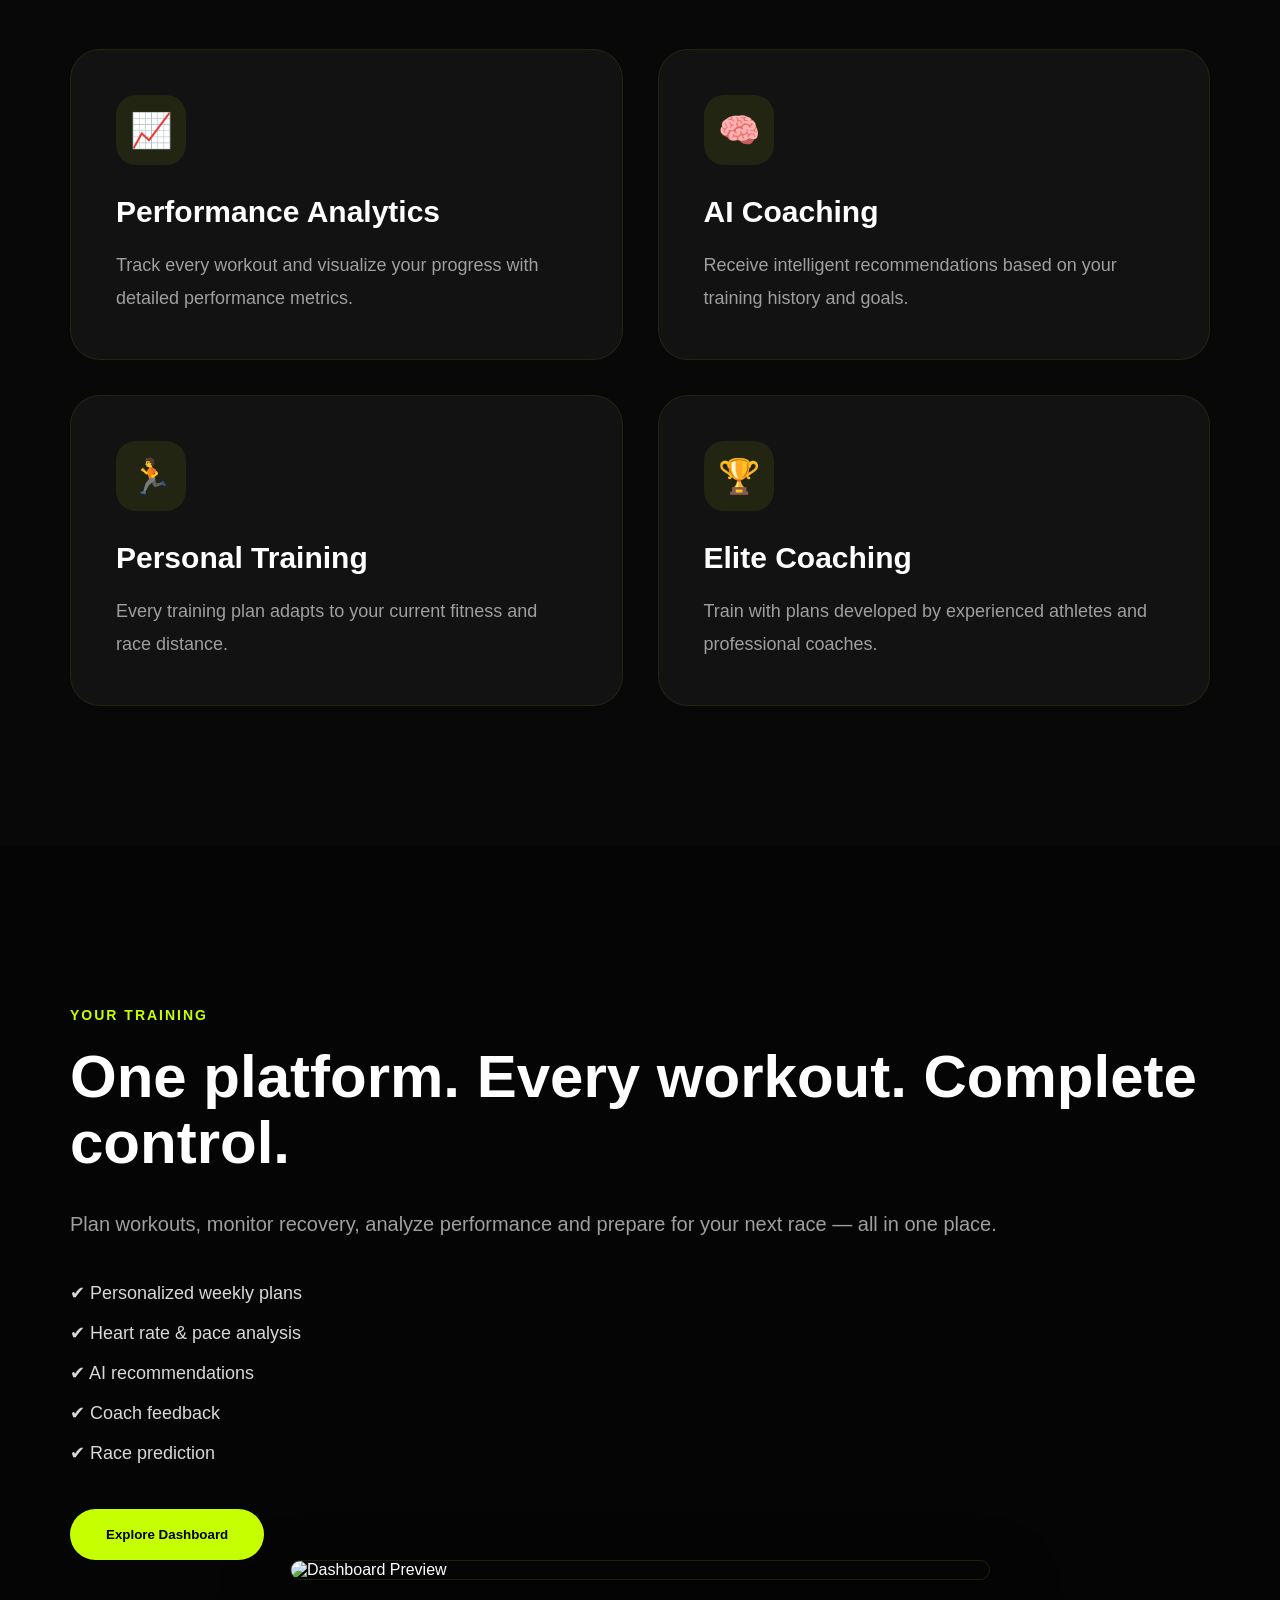
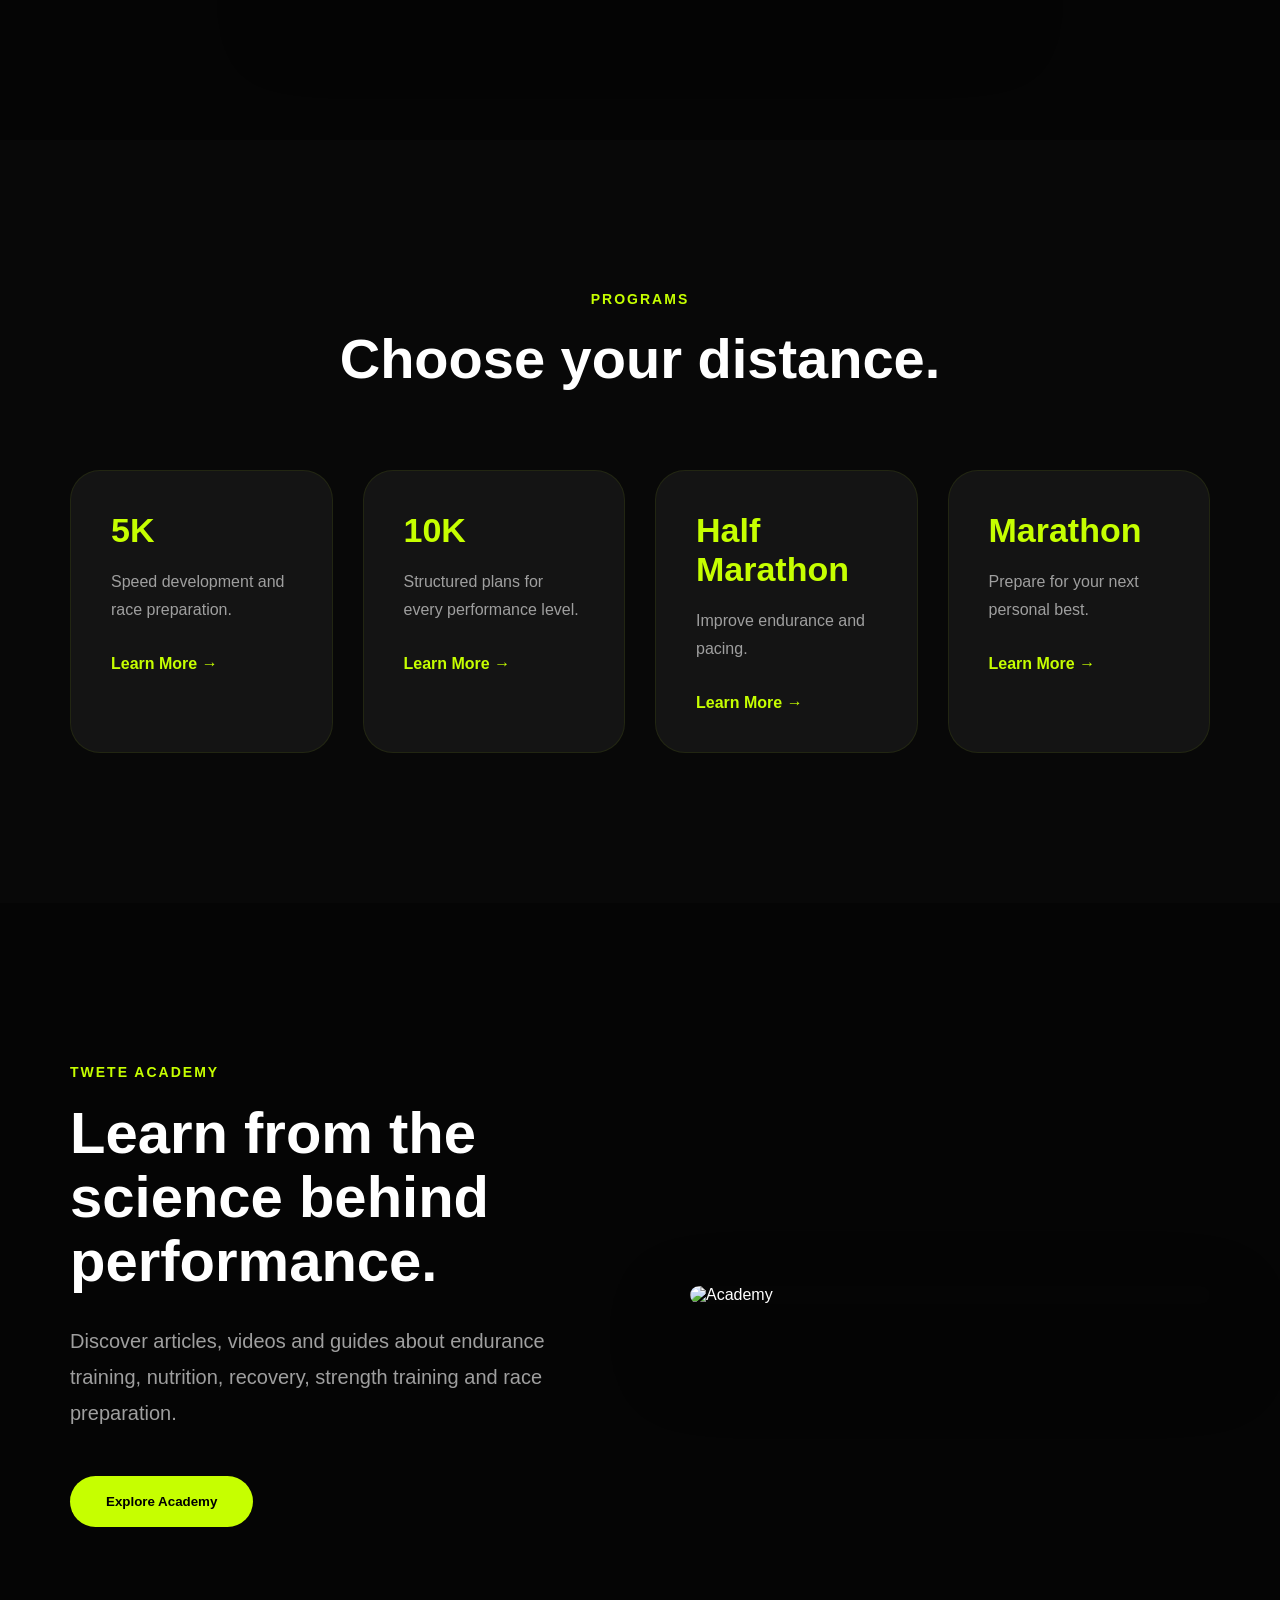
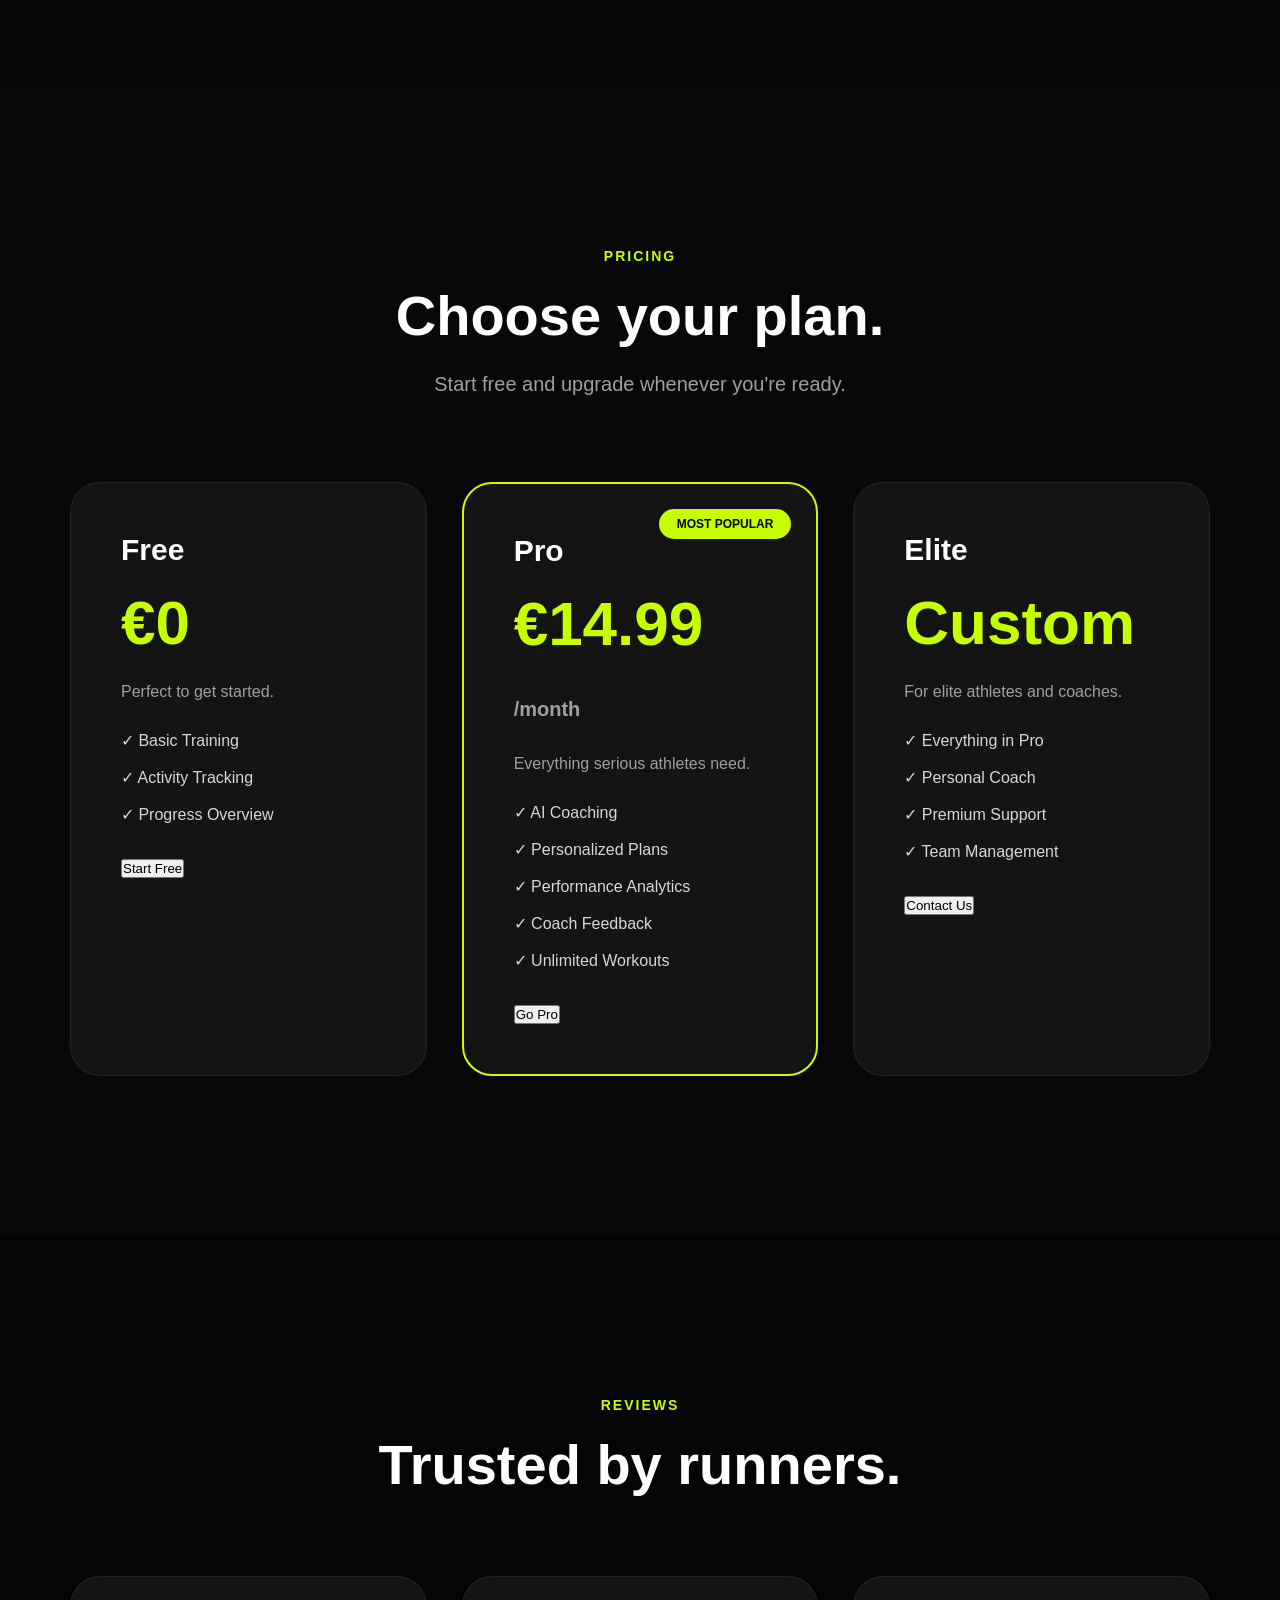
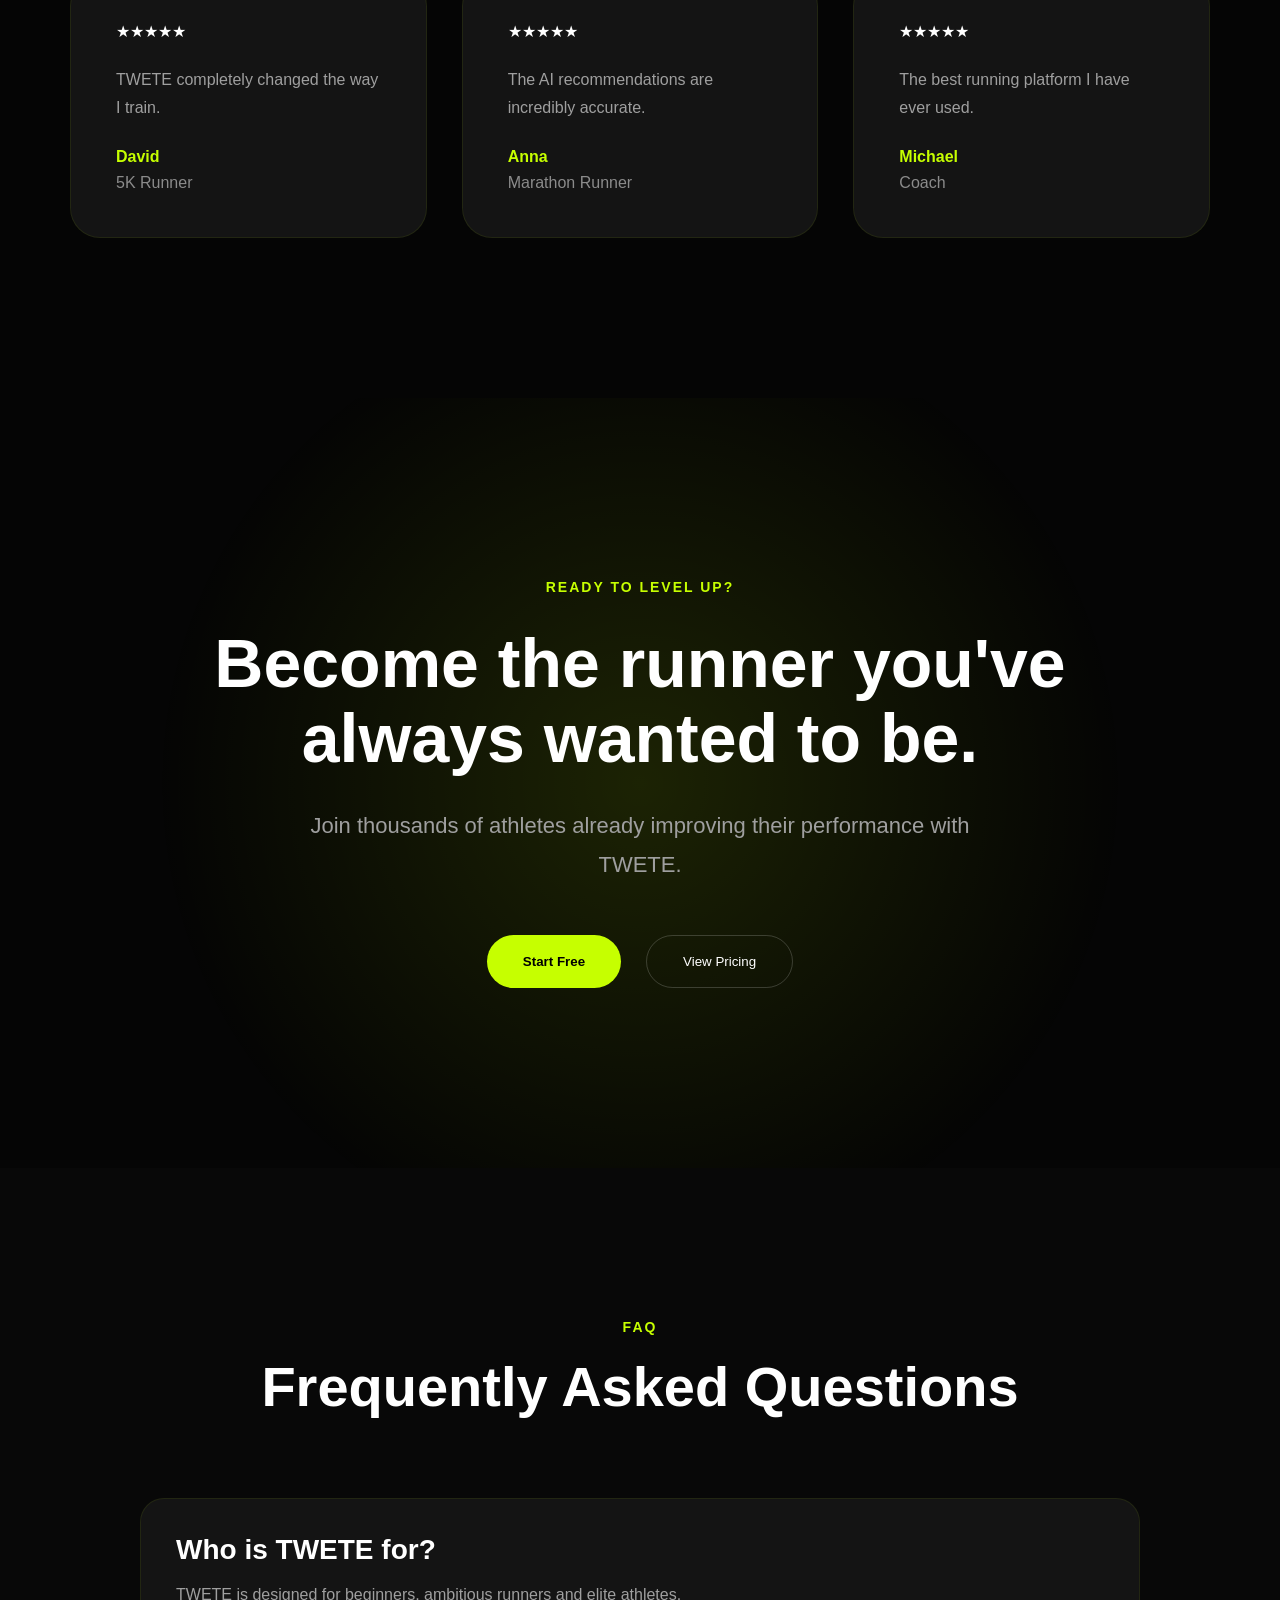
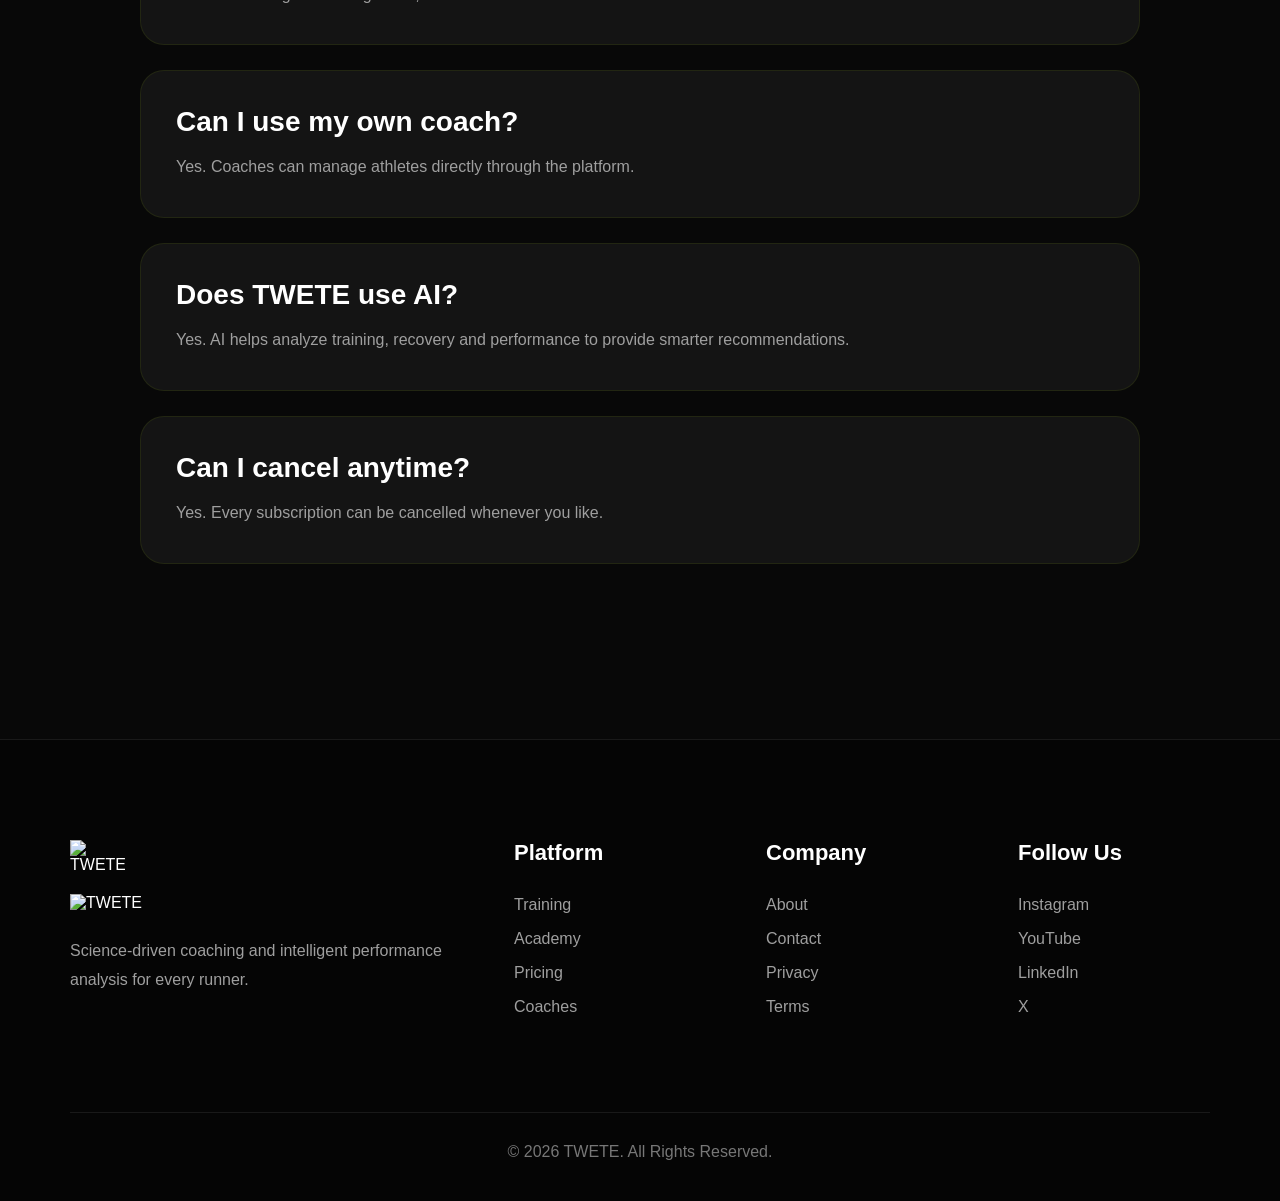
==== commit 0315f3ef: "Update index.html" ====
--- a/index.html
+++ b/index.html
@@ -25,9 +25,9 @@
 
 <div class="brand">
 
-<img src="images/logo.png" class="logo" alt="TWETE Logo">
-
-<img src="images/twete.png" class="wordmark" alt="TWETE">
+<img src="Images/logo.png" class="logo" alt="TWETE Logo">
+
+<img src="Images/twete.png" class="wordmark" alt="TWETE">
 
 </div>
 
@@ -149,7 +149,7 @@
 
 <div class="hero-right">
 
-<img src="images/runner.png" alt="Runner">
+<img src="Images/runner.png" alt="Runner">
 
 </div>
 
--- a/style.css
+++ b/style.css
@@ -1,7 +1,8 @@
 /* =========================================
-   TWETE PREMIUM STYLE
+   TWETE PREMIUM
    PART 1
 ========================================= */
+
 
 /* RESET */
 
@@ -11,59 +12,312 @@
     box-sizing:border-box;
 }
 
-/* FARBEN */
+
+html{
+
+    scroll-behavior:smooth;
+
+}
+
+
+body{
+
+    font-family:'Space Grotesk',sans-serif;
+
+    background:#050505;
+
+    color:#ffffff;
+
+    overflow-x:hidden;
+
+}
+
+
+/* =========================================
+COLORS
+========================================= */
 
 :root{
 
     --primary:#C6FF00;
-    --primary-hover:#D8FF4A;
-
-    --dark:#000000;
-    --dark-card:#111111;
-
-    --light:#ffffff;
-
-    --gray:#9ca3af;
-
-    --border:rgba(198,255,0,.15);
-
-}
-
-/* BODY */
-
-body{
-
-    font-family:'Space Grotesk',Arial,sans-serif;
-
-    background:#000;
-
-    color:#fff;
+
+    --primary-hover:#D9FF4D;
+
+    --black:#050505;
+
+    --dark:#101010;
+
+    --card:#141414;
+
+    --text:#ffffff;
+
+    --gray:#9f9f9f;
+
+    --border:rgba(255,255,255,.08);
+
+}
+
+
+/* =========================================
+LINKS
+========================================= */
+
+a{
+
+    text-decoration:none;
+
+    color:inherit;
+
+}
+
+
+img{
+
+    display:block;
+
+    max-width:100%;
+
+}
+
+
+/* =========================================
+NAVBAR
+========================================= */
+
+.navbar{
+
+    position:fixed;
+
+    top:0;
+
+    left:0;
+
+    width:100%;
+
+    height:90px;
+
+    display:flex;
+
+    justify-content:space-between;
+
+    align-items:center;
+
+    padding:0 70px;
+
+    z-index:1000;
+
+    backdrop-filter:blur(18px);
+
+    background:rgba(5,5,5,.55);
+
+    border-bottom:1px solid rgba(255,255,255,.05);
+
+}
+
+
+/* BRAND */
+
+.brand{
+
+    display:flex;
+
+    align-items:center;
+
+    gap:18px;
+
+}
+
+
+.logo{
+
+    width:48px;
+
+}
+
+
+.wordmark{
+
+    height:28px;
+
+}
+
+
+/* NAVIGATION */
+
+.nav-links{
+
+    display:flex;
+
+    list-style:none;
+
+    gap:40px;
+
+}
+
+
+.nav-links a{
+
+    color:white;
+
+    font-size:16px;
+
+    font-weight:500;
+
+    transition:.3s;
+
+}
+
+
+.nav-links a:hover{
+
+    color:var(--primary);
+
+}
+
+
+/* NAV BUTTONS */
+
+.nav-buttons{
+
+    display:flex;
+
+    gap:15px;
+
+}
+
+
+.login-btn{
+
+    background:transparent;
+
+    border:1px solid rgba(255,255,255,.15);
+
+    color:white;
+
+    padding:13px 24px;
+
+    border-radius:50px;
+
+    cursor:pointer;
+
+    transition:.3s;
+
+}
+
+
+.login-btn:hover{
+
+    border-color:var(--primary);
+
+    color:var(--primary);
+
+}
+
+
+.start-btn{
+
+    background:var(--primary);
+
+    color:black;
+
+    border:none;
+
+    padding:14px 30px;
+
+    border-radius:50px;
+
+    font-weight:700;
+
+    cursor:pointer;
+
+    transition:.3s;
+
+}
+
+
+.start-btn:hover{
+
+    background:var(--primary-hover);
+
+    transform:translateY(-2px);
+
+}
+
+
+/* =========================================
+HERO
+========================================= */
+
+.hero{
+
+    position:relative;
+
+    width:100%;
 
     min-height:100vh;
 
-}
-
-/* LINKS */
-
-a{
-
-    text-decoration:none;
-
-    color:inherit;
-
-}
-
-/* NAVIGATION */
-
-.navbar{
-
-    position:sticky;
-
-    top:0;
+    display:flex;
+
+    align-items:center;
+
+    overflow:hidden;
+
+}
+
+
+/* BACKGROUND */
+
+.hero-background{
+
+    position:absolute;
+
+    inset:0;
+
+    background:url("images/background.jpg") center center/cover;
+
+    opacity:.35;
+
+}
+
+
+.hero-overlay{
+
+    position:absolute;
+
+    inset:0;
+
+    background:
+
+    linear-gradient(
+
+        90deg,
+
+        rgba(5,5,5,.95) 5%,
+
+        rgba(5,5,5,.75) 45%,
+
+        rgba(5,5,5,.92) 100%
+
+    );
+
+}
+
+
+/* CONTENT */
+
+.hero-container{
+
+    position:relative;
+
+    z-index:10;
 
     width:100%;
 
-    height:90px;
+    max-width:1450px;
+
+    margin:auto;
+
+    padding:120px 70px;
 
     display:flex;
 
@@ -71,758 +325,1583 @@
 
     align-items:center;
 
-    padding:0 70px;
-
-    background:rgba(0,0,0,.92);
-
-    backdrop-filter:blur(18px);
-
-    border-bottom:1px solid var(--border);
-
-    z-index:1000;
-
-}
-
-/* BRAND */
-
-.brand{
+    gap:80px;
+
+}
+
+
+/* LEFT */
+
+.hero-left{
+
+    flex:1;
+
+}
+
+
+.hero-badge{
+
+    display:inline-block;
+
+    padding:12px 22px;
+
+    border-radius:50px;
+
+    border:1px solid rgba(198,255,0,.25);
+
+    color:var(--primary);
+
+    font-size:13px;
+
+    letter-spacing:2px;
+
+    margin-bottom:35px;
+
+}
+
+
+.hero-left h1{
+
+    font-size:84px;
+
+    line-height:1;
+
+    margin-bottom:30px;
+
+    font-weight:700;
+
+}
+
+
+.hero-left h1 span{
+
+    color:var(--primary);
+
+}
+
+
+.hero-left p{
+
+    font-size:22px;
+
+    color:#cfcfcf;
+
+    line-height:1.7;
+
+    max-width:650px;
+
+    margin-bottom:45px;
+
+}
+
+
+/* BUTTONS */
+
+.hero-buttons{
 
     display:flex;
 
-    align-items:center;
-
-    gap:18px;
-
-}
-
-.logo{
-
-    width:48px;
-
-}
-
-.wordmark{
-
-    height:28px;
-
-}
-
-/* NAVIGATION */
-
-.nav-links{
+    gap:20px;
+
+    margin-bottom:60px;
+
+}
+
+
+.primary-btn{
+
+    background:var(--primary);
+
+    color:black;
+
+    border:none;
+
+    padding:18px 36px;
+
+    border-radius:60px;
+
+    font-weight:700;
+
+    cursor:pointer;
+
+    transition:.3s;
+
+}
+
+
+.primary-btn:hover{
+
+    transform:translateY(-3px);
+
+    box-shadow:0 0 35px rgba(198,255,0,.35);
+
+}
+
+
+.secondary-btn{
+
+    background:transparent;
+
+    color:white;
+
+    border:1px solid rgba(255,255,255,.18);
+
+    padding:18px 36px;
+
+    border-radius:60px;
+
+    cursor:pointer;
+
+}
+
+
+.secondary-btn:hover{
+
+    border-color:var(--primary);
+
+    color:var(--primary);
+
+}
+
+
+/* STATS */
+
+.hero-stats{
 
     display:flex;
 
-    gap:35px;
-
-}
-
-.nav-links a{
-
-    color:white;
-
-    font-weight:500;
-
-    transition:.3s;
-
-}
-
-.nav-links a:hover{
+    gap:60px;
+
+}
+
+
+.stat h2{
 
     color:var(--primary);
 
-}
-
-/* LOGIN */
-
-.login-box{
+    font-size:42px;
+
+}
+
+
+.stat span{
+
+    display:block;
+
+    margin-top:8px;
+
+    color:#9e9e9e;
+
+}
+
+
+/* RIGHT */
+
+.hero-right{
+
+    flex:1;
 
     display:flex;
 
-    gap:12px;
-
-    align-items:center;
-
-}
-
-.login-box input{
-
-    width:150px;
-
-    padding:12px;
-
-    border-radius:12px;
-
-    border:1px solid #222;
-
-    background:#111;
-
-    color:white;
-
-    outline:none;
-
-}
-
-.login-box input:focus{
-
-    border:1px solid var(--primary);
-
-}
-
-/* BUTTONS */
-
-button{
-
-    background:var(--primary);
-
-    color:black;
-
-    border:none;
-
-    border-radius:14px;
-
-    padding:14px 24px;
-
-    font-weight:700;
-
-    cursor:pointer;
-
-    transition:.3s;
-
-}
-
-button:hover{
-
-    background:var(--primary-hover);
-
-    transform:translateY(-3px);
-
-    box-shadow:0 0 25px rgba(198,255,0,.45);
-
-}
-
-/* HERO */
-
-.hero{
-
-    max-width:1400px;
-
-    margin:auto;
-
-    padding:120px 70px;
-
-    display:flex;
-
-    justify-content:space-between;
-
-    align-items:center;
-
-    gap:80px;
-
-}
-
-.hero-left{
-
-    flex:1;
-
-}
-
-.hero-tag{
-
-    display:inline-block;
-
-    padding:10px 18px;
-
-    border:1px solid var(--border);
-
-    border-radius:50px;
-
-    color:var(--primary);
-
-    margin-bottom:30px;
-
-    letter-spacing:2px;
-
-    font-size:13px;
-
-}
-
-.hero-left h1{
-
-    font-size:86px;
-
-    line-height:1;
-
-    margin-bottom:35px;
-
-}
-
-.hero-left p{
-
-    font-size:22px;
-
-    color:#bdbdbd;
-
-    line-height:1.8;
-
-    max-width:650px;
-
-    margin-bottom:45px;
-
-}
-
-/* HERO BUTTONS */
-
-.hero-buttons{
-
-    display:flex;
-
-    gap:20px;
-
-    margin-bottom:60px;
-
-}
-
-.secondary-button{
-
-    background:transparent;
-
-    border:2px solid var(--primary);
-
-    color:var(--primary);
-
-}
-
-.secondary-button:hover{
-
-    background:var(--primary);
-
-    color:black;
-
-}
-
-/* HERO IMAGE */
-
-.hero-right{
-
-    flex:1;
-
-    display:flex;
-
-    justify-content:center;
-
-}
-
-.hero-logo{
-
-    width:320px;
-
-    filter:drop-shadow(0 0 40px rgba(198,255,0,.30));
-
-}
-
-/* STATS */
-
-.hero-stats{
-
-    display:flex;
-
-    gap:55px;
-
-}
-
-.hero-stats h2{
-
-    color:var(--primary);
-
-    font-size:42px;
-
-}
-
-.hero-stats p{
-
-    color:#999;
-
-    margin-top:10px;
+    justify-content:flex-end;
+
+}
+
+
+.hero-right img{
+
+    width:650px;
+
+    filter:drop-shadow(0 0 60px rgba(198,255,0,.15));
 
 }
 /* =========================================
-   TWETE PREMIUM STYLE
+   TWETE PREMIUM
    PART 2
 ========================================= */
 
 
-/* FEATURES */
+/* ============================
+SECTION HEADER
+============================ */
+
+.section-header{
+
+    max-width:800px;
+
+    margin:0 auto 80px;
+
+    text-align:center;
+
+}
+
+.section-header span{
+
+    color:var(--primary);
+
+    letter-spacing:2px;
+
+    font-size:14px;
+
+    font-weight:600;
+
+}
+
+.section-header h2{
+
+    font-size:56px;
+
+    margin-top:20px;
+
+    margin-bottom:20px;
+
+    line-height:1.1;
+
+}
+
+.section-header p{
+
+    color:var(--gray);
+
+    font-size:20px;
+
+    line-height:1.8;
+
+}
+
+
+
+/* ============================
+FEATURES
+============================ */
 
 .features{
 
+    padding:140px 70px;
+
+    background:#080808;
+
+}
+
+.feature-grid{
+
     max-width:1400px;
 
-    margin:140px auto;
-
-    padding:0 70px;
-
-}
-
-.features h2{
-
-    text-align:center;
-
-    font-size:54px;
-
-    margin-bottom:70px;
-
-}
-
-.feature-grid{
+    margin:auto;
 
     display:grid;
 
     grid-template-columns:repeat(2,1fr);
 
+    gap:35px;
+
+}
+
+.feature-card{
+
+    background:rgba(20,20,20,.85);
+
+    backdrop-filter:blur(18px);
+
+    border:1px solid rgba(198,255,0,.08);
+
+    border-radius:30px;
+
+    padding:45px;
+
+    transition:.35s;
+
+}
+
+.feature-card:hover{
+
+    transform:translateY(-8px);
+
+    border-color:rgba(198,255,0,.35);
+
+    box-shadow:
+
+    0 20px 45px rgba(0,0,0,.45),
+
+    0 0 35px rgba(198,255,0,.12);
+
+}
+
+.feature-icon{
+
+    width:70px;
+
+    height:70px;
+
+    display:flex;
+
+    justify-content:center;
+
+    align-items:center;
+
+    border-radius:20px;
+
+    background:rgba(198,255,0,.08);
+
+    color:var(--primary);
+
+    font-size:34px;
+
+    margin-bottom:30px;
+
+}
+
+.feature-card h3{
+
+    font-size:30px;
+
+    margin-bottom:20px;
+
+}
+
+.feature-card p{
+
+    color:var(--gray);
+
+    line-height:1.8;
+
+    font-size:18px;
+
+}
+
+
+
+/* ============================
+DASHBOARD
+============================ */
+
+.dashboard{
+
+    padding:160px 70px;
+
+}
+
+.dashboard-content{
+
+    max-width:1450px;
+
+    margin:auto;
+
+    display:flex;
+
+    align-items:center;
+
+    justify-content:space-between;
+
+    gap:90px;
+
+}
+
+.dashboard-left{
+
+    flex:1;
+
+}
+
+.small-title{
+
+    color:var(--primary);
+
+    letter-spacing:2px;
+
+    font-size:14px;
+
+    font-weight:600;
+
+}
+
+.dashboard-left h2{
+
+    font-size:60px;
+
+    line-height:1.1;
+
+    margin:20px 0 30px;
+
+}
+
+.dashboard-left p{
+
+    color:var(--gray);
+
+    font-size:20px;
+
+    line-height:1.8;
+
+    margin-bottom:40px;
+
+}
+
+.dashboard-list{
+
+    list-style:none;
+
+    margin-bottom:45px;
+
+}
+
+.dashboard-list li{
+
+    color:#d8d8d8;
+
+    margin-bottom:18px;
+
+    font-size:18px;
+
+}
+
+.dashboard-right{
+
+    flex:1;
+
+    display:flex;
+
+    justify-content:center;
+
+}
+
+.dashboard-right img{
+
+    width:100%;
+
+    max-width:700px;
+
+    border-radius:26px;
+
+    border:1px solid rgba(198,255,0,.12);
+
+    box-shadow:
+
+    0 35px 70px rgba(0,0,0,.55);
+
+}
+
+
+
+/* ============================
+TRAINING
+============================ */
+
+.training{
+
+    padding:150px 70px;
+
+    background:#080808;
+
+}
+
+.training-grid{
+
+    max-width:1450px;
+
+    margin:auto;
+
+    display:grid;
+
+    grid-template-columns:repeat(4,1fr);
+
     gap:30px;
 
 }
 
-.feature-card{
-
-    background:#111;
-
-    border:1px solid rgba(198,255,0,.12);
-
-    border-radius:26px;
+.training-card{
+
+    background:#141414;
+
+    border:1px solid rgba(198,255,0,.08);
+
+    border-radius:30px;
 
     padding:40px;
 
-    transition:.3s;
-
-}
-
-.feature-card:hover{
-
-    transform:translateY(-8px);
-
-    border-color:#C6FF00;
-
-    box-shadow:0 0 35px rgba(198,255,0,.12);
-
-}
-
-.feature-card h3{
-
-    color:#C6FF00;
-
-    font-size:30px;
-
-    margin-bottom:20px;
-
-}
-
-.feature-card p{
-
-    color:#b8b8b8;
+    transition:.35s;
+
+}
+
+.training-card:hover{
+
+    transform:translateY(-10px);
+
+    border-color:rgba(198,255,0,.35);
+
+    box-shadow:
+
+    0 25px 55px rgba(0,0,0,.45),
+
+    0 0 30px rgba(198,255,0,.10);
+
+}
+
+.training-card h3{
+
+    font-size:34px;
+
+    color:var(--primary);
+
+    margin-bottom:18px;
+
+}
+
+.training-card p{
+
+    color:var(--gray);
 
     line-height:1.8;
 
-    font-size:18px;
-
-}
-
-
-
-/* TRAINING PROGRAMS */
-
-.plans{
-
-    max-width:1400px;
-
-    margin:140px auto;
-
-    padding:0 70px;
-
-}
-
-.plans h2{
-
-    text-align:center;
-
-    font-size:54px;
-
-    margin-bottom:70px;
-
-}
-
-.plan-grid{
-
-    display:grid;
-
-    grid-template-columns:repeat(4,1fr);
-
-    gap:28px;
-
-}
-
-.plan-card{
-
-    background:#111;
-
-    border:1px solid rgba(198,255,0,.12);
-
-    border-radius:28px;
-
-    padding:40px 30px;
-
-    text-align:center;
-
-    transition:.3s;
-
-}
-
-.plan-card:hover{
-
-    transform:translateY(-8px);
-
-    border-color:#C6FF00;
-
-    box-shadow:0 0 35px rgba(198,255,0,.12);
-
-}
-
-.plan-card h3{
-
-    color:#C6FF00;
-
-    font-size:34px;
-
-    margin-bottom:18px;
-
-}
-
-.plan-card p{
-
-    color:#bdbdbd;
-
     margin-bottom:30px;
 
-    line-height:1.7;
-
-}
-
-
-
-/* ACADEMY */
-
-.ebooks{
-
-    max-width:1100px;
-
-    margin:140px auto;
-
-    padding:70px;
-
-    text-align:center;
-
-    background:#111;
-
-    border:1px solid rgba(198,255,0,.12);
-
-    border-radius:32px;
-
-}
-
-.ebooks h2{
-
-    font-size:48px;
-
-    margin-bottom:25px;
-
-}
-
-.ebooks p{
-
-    font-size:20px;
-
-    color:#bdbdbd;
-
-    line-height:1.8;
-
-    margin-bottom:40px;
-
-}
-
-
-
-/* REVIEWS */
-
-.reviews{
-
-    max-width:1400px;
-
-    margin:140px auto;
-
-    padding:0 70px;
-
-}
-
-.reviews h2{
-
-    text-align:center;
-
-    font-size:54px;
-
-    margin-bottom:70px;
-
-}
-
-.review-grid{
-
-    display:grid;
-
-    grid-template-columns:repeat(3,1fr);
-
-    gap:30px;
-
-}
-
-.review-card{
-
-    background:#111;
-
-    border:1px solid rgba(198,255,0,.12);
-
-    border-radius:28px;
-
-    padding:40px;
-
-    transition:.3s;
-
-}
-
-.review-card:hover{
-
-    transform:translateY(-8px);
-
-    border-color:#C6FF00;
-
-    box-shadow:0 0 35px rgba(198,255,0,.12);
-
-}
-
-.review-card p{
-
-    color:#bdbdbd;
-
-    margin:25px 0;
-
-    line-height:1.8;
-
-}
-
-.review-card b{
-
-    color:#C6FF00;
-
-    font-size:18px;
+}
+
+.training-card a{
+
+    color:var(--primary);
+
+    font-weight:600;
+
+}
+
+.training-card a:hover{
+
+    color:white;
 
 }
 /* =========================================
-   TWETE PREMIUM STYLE
+   TWETE PREMIUM
    PART 3
 ========================================= */
 
 
-/* COACH LOGIN */
-
-.coach-area{
+/* ============================
+ACADEMY
+============================ */
+
+.academy{
+
+    padding:160px 70px;
+
+}
+
+.academy-content{
+
+    max-width:1450px;
+
+    margin:auto;
+
+    display:flex;
+
+    justify-content:space-between;
+
+    align-items:center;
+
+    gap:100px;
+
+}
+
+.academy-left{
+
+    flex:1;
+
+}
+
+.section-tag{
+
+    color:var(--primary);
+
+    letter-spacing:2px;
+
+    font-size:14px;
+
+    font-weight:600;
+
+}
+
+.academy-left h2{
+
+    font-size:58px;
+
+    line-height:1.1;
+
+    margin:20px 0 30px;
+
+}
+
+.academy-left p{
+
+    color:var(--gray);
+
+    font-size:20px;
+
+    line-height:1.8;
+
+    margin-bottom:45px;
+
+}
+
+.academy-right{
+
+    flex:1;
+
+    display:flex;
+
+    justify-content:center;
+
+}
+
+.academy-right img{
+
+    width:100%;
+
+    max-width:650px;
+
+    border-radius:30px;
+
+    box-shadow:
+
+    0 40px 80px rgba(0,0,0,.55);
+
+}
+
+
+
+/* ============================
+PRICING
+============================ */
+
+.pricing{
+
+    padding:160px 70px;
+
+    background:#080808;
+
+}
+
+.pricing-grid{
+
+    max-width:1450px;
+
+    margin:auto;
+
+    display:grid;
+
+    grid-template-columns:repeat(3,1fr);
+
+    gap:35px;
+
+}
+
+.price-card{
+
+    position:relative;
+
+    background:#141414;
+
+    border:1px solid rgba(198,255,0,.08);
+
+    border-radius:30px;
+
+    padding:50px;
+
+    transition:.35s;
+
+}
+
+.price-card:hover{
+
+    transform:translateY(-10px);
+
+    border-color:rgba(198,255,0,.35);
+
+    box-shadow:
+
+    0 25px 60px rgba(0,0,0,.45),
+
+    0 0 35px rgba(198,255,0,.12);
+
+}
+
+.featured{
+
+    border:2px solid var(--primary);
+
+}
+
+.popular{
+
+    position:absolute;
+
+    top:25px;
+
+    right:25px;
+
+    background:var(--primary);
+color:black;
+
+    padding:8px 18px;
+
+    border-radius:40px;
+
+    font-size:12px;
+
+    font-weight:700;
+
+}
+
+.price-card h3{
+
+    font-size:30px;
+
+    margin-bottom:20px;
+
+}
+
+.price-card h1{
+
+    font-size:62px;
+
+    color:var(--primary);
+
+    margin-bottom:25px;
+
+}
+
+.price-card h1 span{
+
+    font-size:20px;
+
+    color:var(--gray);
+
+}
+
+.price-card p{
+
+    color:var(--gray);
+
+    margin-bottom:30px;
+
+}
+
+.price-card ul{
+
+    list-style:none;
+
+    margin-bottom:35px;
+
+}
+
+.price-card li{
+
+    margin-bottom:18px;
+
+    color:#d7d7d7;
+
+}
+
+
+
+/* ============================
+REVIEWS
+============================ */
+
+.reviews{
+
+    padding:160px 70px;
+
+}
+
+.review-grid{
+
+    max-width:1450px;
+
+    margin:auto;
+
+    display:grid;
+
+    grid-template-columns:repeat(3,1fr);
+
+    gap:35px;
+
+}
+
+.review-card{
+
+    background:#141414;
+
+    border:1px solid rgba(198,255,0,.08);
+
+    border-radius:30px;
+
+    padding:45px;
+
+    transition:.35s;
+
+}
+
+.review-card:hover{
+
+    transform:translateY(-8px);
+
+    border-color:rgba(198,255,0,.35);
+
+    box-shadow:
+
+    0 25px 55px rgba(0,0,0,.45);
+
+}
+
+.review-card p{
+
+    color:var(--gray);
+
+    line-height:1.8;
+
+    margin:25px 0;
+
+}
+
+.review-card h4{
+
+    color:var(--primary);
+
+    margin-bottom:8px;
+
+}
+
+.review-card span{
+
+    color:#8b8b8b;
+
+}
+   /* =========================================
+   TWETE PREMIUM
+   PART 4
+========================================= */
+
+
+/* ============================
+CALL TO ACTION
+============================ */
+
+.cta{
+
+    padding:180px 70px;
+
+    position:relative;
+
+    overflow:hidden;
+
+}
+
+.cta::before{
+
+    content:"";
+
+    position:absolute;
+
+    inset:0;
+
+    background:
+
+    radial-gradient(circle at center,
+    rgba(198,255,0,.12),
+    transparent 65%);
+
+    pointer-events:none;
+
+}
+
+.cta-container{
+
+    position:relative;
+
+    z-index:2;
+
+    max-width:1000px;
+
+    margin:auto;
+
+    text-align:center;
+
+}
+
+.cta span{
+
+    color:var(--primary);
+
+    letter-spacing:2px;
+
+    font-size:14px;
+
+    font-weight:600;
+
+}
+
+.cta h2{
+
+    font-size:68px;
+
+    line-height:1.1;
+
+    margin:30px 0;
+
+}
+
+.cta p{
+
+    color:var(--gray);
+
+    font-size:22px;
+
+    line-height:1.8;
 
     max-width:700px;
 
-    margin:140px auto;
-
-    padding:0 30px;
-
-}
-
-.coach-login{
-
-    background:#111;
-
-    border:1px solid rgba(198,255,0,.12);
-
-    border-radius:30px;
-
-    padding:45px;
+    margin:0 auto 50px;
+
+}
+
+.cta-buttons{
+
+    display:flex;
+
+    justify-content:center;
+
+    gap:25px;
+
+}
+
+
+
+/* ============================
+FAQ
+============================ */
+
+.faq{
+
+    padding:150px 70px;
+
+    background:#080808;
+
+}
+
+.faq-container{
+
+    max-width:1000px;
+
+    margin:auto;
+
+}
+
+.faq-item{
+
+    background:#141414;
+
+    border:1px solid rgba(198,255,0,.08);
+
+    border-radius:24px;
+
+    padding:35px;
+
+    margin-bottom:25px;
+
+    transition:.35s;
+
+}
+
+.faq-item:hover{
+
+    border-color:rgba(198,255,0,.35);
+
+    transform:translateY(-4px);
+
+}
+
+.faq-item h3{
+
+    font-size:28px;
+
+    margin-bottom:15px;
+
+}
+
+.faq-item p{
+
+    color:var(--gray);
+
+    line-height:1.8;
+
+}
+
+
+
+/* ============================
+FOOTER
+============================ */
+
+footer{
+
+    background:#050505;
+
+    border-top:1px solid rgba(255,255,255,.08);
+
+    padding:100px 70px 40px;
+
+}
+
+.footer-container{
+
+    max-width:1450px;
+
+    margin:auto;
+
+    display:grid;
+
+    grid-template-columns:2fr 1fr 1fr 1fr;
+
+    gap:60px;
+
+}
+
+.footer-brand p{
+
+    color:var(--gray);
+
+    line-height:1.8;
+
+    margin-top:25px;
+
+    max-width:420px;
+
+}
+
+.footer-logo{
+
+    width:55px;
+
+    margin-bottom:20px;
+
+}
+
+.footer-wordmark{
+
+    width:170px;
+
+    margin-bottom:20px;
+
+}
+
+.footer-links h4{
+
+    color:white;
+
+    margin-bottom:30px;
+
+    font-size:22px;
+
+}
+
+.footer-links a{
+
+    display:block;
+
+    color:var(--gray);
+
+    margin-bottom:16px;
+
+    transition:.3s;
+
+}
+
+.footer-links a:hover{
+
+    color:var(--primary);
+
+}
+
+.footer-bottom{
+
+    margin-top:80px;
+
+    border-top:1px solid rgba(255,255,255,.08);
+
+    padding-top:30px;
 
     text-align:center;
 
-    transition:.3s;
-
-}
-
-.coach-login:hover{
-
-    border-color:#C6FF00;
-
-    box-shadow:0 0 35px rgba(198,255,0,.12);
-
-}
-
-.coach-login h3{
-
-    color:#C6FF00;
-
-    font-size:34px;
-
-    margin-bottom:30px;
-
-}
-
-.coach-login input{
+    color:#777;
+
+}
+
+
+
+/* ============================
+BACKGROUND EFFECT
+============================ */
+
+body::before{
+
+    content:"";
+
+    position:fixed;
+
+    inset:0;
+
+    background-image:
+
+    linear-gradient(rgba(255,255,255,.02) 1px, transparent 1px),
+
+    linear-gradient(90deg, rgba(255,255,255,.02) 1px, transparent 1px);
+
+    background-size:60px 60px;
+
+    pointer-events:none;
+
+    z-index:-2;
+
+}
+
+body::after{
+
+    content:"";
+
+    position:fixed;
+
+    top:-250px;
+
+    right:-250px;
+
+    width:700px;
+
+    height:700px;
+
+    border-radius:50%;
+
+    background:radial-gradient(circle,
+
+    rgba(198,255,0,.08),
+
+    transparent 70%);
+
+    filter:blur(80px);
+
+    z-index:-1;
+
+    pointer-events:none;
+
+}
+
+
+
+/* ============================
+SCROLLBAR
+============================ */
+
+::-webkit-scrollbar{
+
+    width:10px;
+
+}
+
+::-webkit-scrollbar-track{
+
+    background:#050505;
+
+}
+
+::-webkit-scrollbar-thumb{
+
+    background:var(--primary);
+
+    border-radius:50px;
+
+}
+
+/* =========================================
+   TWETE PREMIUM
+   PART 5
+========================================= */
+
+
+/* ===========================
+FADE IN
+=========================== */
+
+.fade-up{
+
+    opacity:0;
+
+    transform:translateY(60px);
+
+    transition:1s;
+
+}
+
+.fade-up.show{
+
+    opacity:1;
+
+    transform:translateY(0);
+
+}
+
+
+/* ===========================
+FLOATING IMAGE
+=========================== */
+
+.hero-right img{
+
+    animation:float 6s ease-in-out infinite;
+
+}
+
+@keyframes float{
+
+    0%{
+
+        transform:translateY(0px);
+
+    }
+
+    50%{
+
+        transform:translateY(-20px);
+
+    }
+
+    100%{
+
+        transform:translateY(0px);
+
+    }
+
+}
+
+
+/* ===========================
+BUTTON GLOW
+=========================== */
+
+.primary-btn{
+
+    position:relative;
+
+    overflow:hidden;
+
+}
+
+.primary-btn::before{
+
+    content:"";
+
+    position:absolute;
+
+    top:0;
+
+    left:-120%;
 
     width:100%;
 
-    padding:16px;
-
-    margin-bottom:22px;
-
-    border-radius:14px;
-
-    border:1px solid #333;
-
-    background:#000;
-
-    color:white;
-
-    outline:none;
-
-    font-size:16px;
-
-}
-
-.coach-login input:focus{
-
-    border-color:#C6FF00;
-
-}
-
-
-/* FOOTER */
-
-footer{
-
-    margin-top:140px;
-
-    padding:70px 30px;
+    height:100%;
+
+    background:
+
+    linear-gradient(
+
+    90deg,
+
+    transparent,
+
+    rgba(255,255,255,.35),
+
+    transparent);
+
+    transition:.8s;
+
+}
+
+.primary-btn:hover::before{
+
+    left:120%;
+
+}
+
+
+/* ===========================
+CARD ANIMATION
+=========================== */
+
+.feature-card,
+.training-card,
+.review-card,
+.price-card{
+
+    transition:
+
+    transform .35s,
+
+    box-shadow .35s,
+
+    border-color .35s;
+
+}
+
+
+/* ===========================
+SMOOTH IMAGE
+=========================== */
+
+img{
+
+    user-select:none;
+
+    -webkit-user-drag:none;
+
+}
+
+
+/* ===========================
+SECTION SPACING
+=========================== */
+
+section{
+
+    position:relative;
+
+}
+
+
+/* ===========================
+RESPONSIVE
+=========================== */
+
+@media(max-width:1200px){
+
+.hero-container{
+
+    flex-direction:column;
 
     text-align:center;
 
-    border-top:1px solid rgba(198,255,0,.12);
+}
+
+.hero-right{
+
+    justify-content:center;
+
+}
+
+.hero-right img{
+
+    width:500px;
+
+}
+
+.hero-buttons{
+
+    justify-content:center;
+
+}
+
+.hero-stats{
+
+    justify-content:center;
+
+}
+
+.dashboard-content{
+
+    flex-direction:column;
+
+}
+
+.academy-content{
+
+    flex-direction:column;
+
+}
+
+.training-grid{
+
+    grid-template-columns:repeat(2,1fr);
+
+}
+
+.feature-grid{
+
+    grid-template-columns:1fr;
+
+}
+
+.review-grid{
+
+    grid-template-columns:1fr;
+
+}
+
+.pricing-grid{
+
+    grid-template-columns:1fr;
+
+}
+
+.footer-container{
+
+    grid-template-columns:1fr 1fr;
+
+}
+
+}
+
+
+
+@media(max-width:768px){
+
+.navbar{
+
+    padding:25px;
+
+    flex-direction:column;
+
+    height:auto;
+
+    gap:25px;
+
+}
+
+.nav-links{
+
+    flex-wrap:wrap;
+
+    justify-content:center;
+
+}
+
+.hero{
+
+    min-height:auto;
+
+    padding-top:150px;
+
+}
+
+.hero-container{
+
+    padding:40px 25px 100px;
+
+}
+
+.hero-left h1{
+
+    font-size:52px;
+
+}
+
+.hero-left p{
+
+    font-size:18px;
+
+}
+
+.hero-buttons{
+
+    flex-direction:column;
+
+}
+
+.hero-stats{
+
+    flex-direction:column;
+
+    gap:30px;
+
+}
+
+.hero-right img{
+
+    width:350px;
+
+}
+
+.features,
+.training,
+.dashboard,
+.academy,
+.pricing,
+.reviews,
+.cta,
+.faq{
+
+    padding:100px 25px;
+
+}
+
+.section-header h2{
+
+    font-size:40px;
+
+}
+
+.dashboard-left h2{
+
+    font-size:42px;
+
+}
+
+.academy-left h2{
+
+    font-size:42px;
+
+}
+
+.cta h2{
+
+    font-size:44px;
+
+}
+
+.training-grid{
+
+    grid-template-columns:1fr;
+
+}
+
+.footer-container{
+
+    grid-template-columns:1fr;
+
+    text-align:center;
 
 }
 
 .footer-brand{
 
-    display:flex;
-
-    justify-content:center;
-
     align-items:center;
 
-    gap:20px;
-
-    margin-bottom:25px;
-
-}
-
-.footer-icon{
-
-    width:46px;
-
-}
-
-.footer-wordmark{
-
-    height:30px;
-
-}
-
-footer p{
-
-    color:#999;
-
-    margin-top:12px;
-
-}
-
-
-/* SCROLLBAR */
-
-::-webkit-scrollbar{
-
-    width:10px;
-
-}
-
-::-webkit-scrollbar-track{
-
-    background:#000;
-
-}
-
-::-webkit-scrollbar-thumb{
+}
+
+}
+
+
+
+/* ===========================
+SELECTION
+=========================== */
+
+::selection{
 
     background:#C6FF00;
 
-    border-radius:50px;
-
-}
-
-
-/* SELECTION */
-
-::selection{
-
-    background:#C6FF00;
-
-    color:black;
-
-}
-
-
-/* ANIMATION */
-
-.hero,
-.features,
-.plans,
-.ebooks,
-.reviews,
-.coach-area{
-
-    animation:fadeUp .8s ease;
-
-}
-
-@keyframes fadeUp{
-
-    from{
-
-        opacity:0;
-
-        transform:translateY(40px);
-
-    }
-
-    to{
-
-        opacity:1;
-
-        transform:translateY(0);
-
-    }
-
-}
-
-
-/* RESPONSIVE */
-
-@
+    color:#000;
+
+}
+
+
+
+/* ===========================
+END
+=========================== */
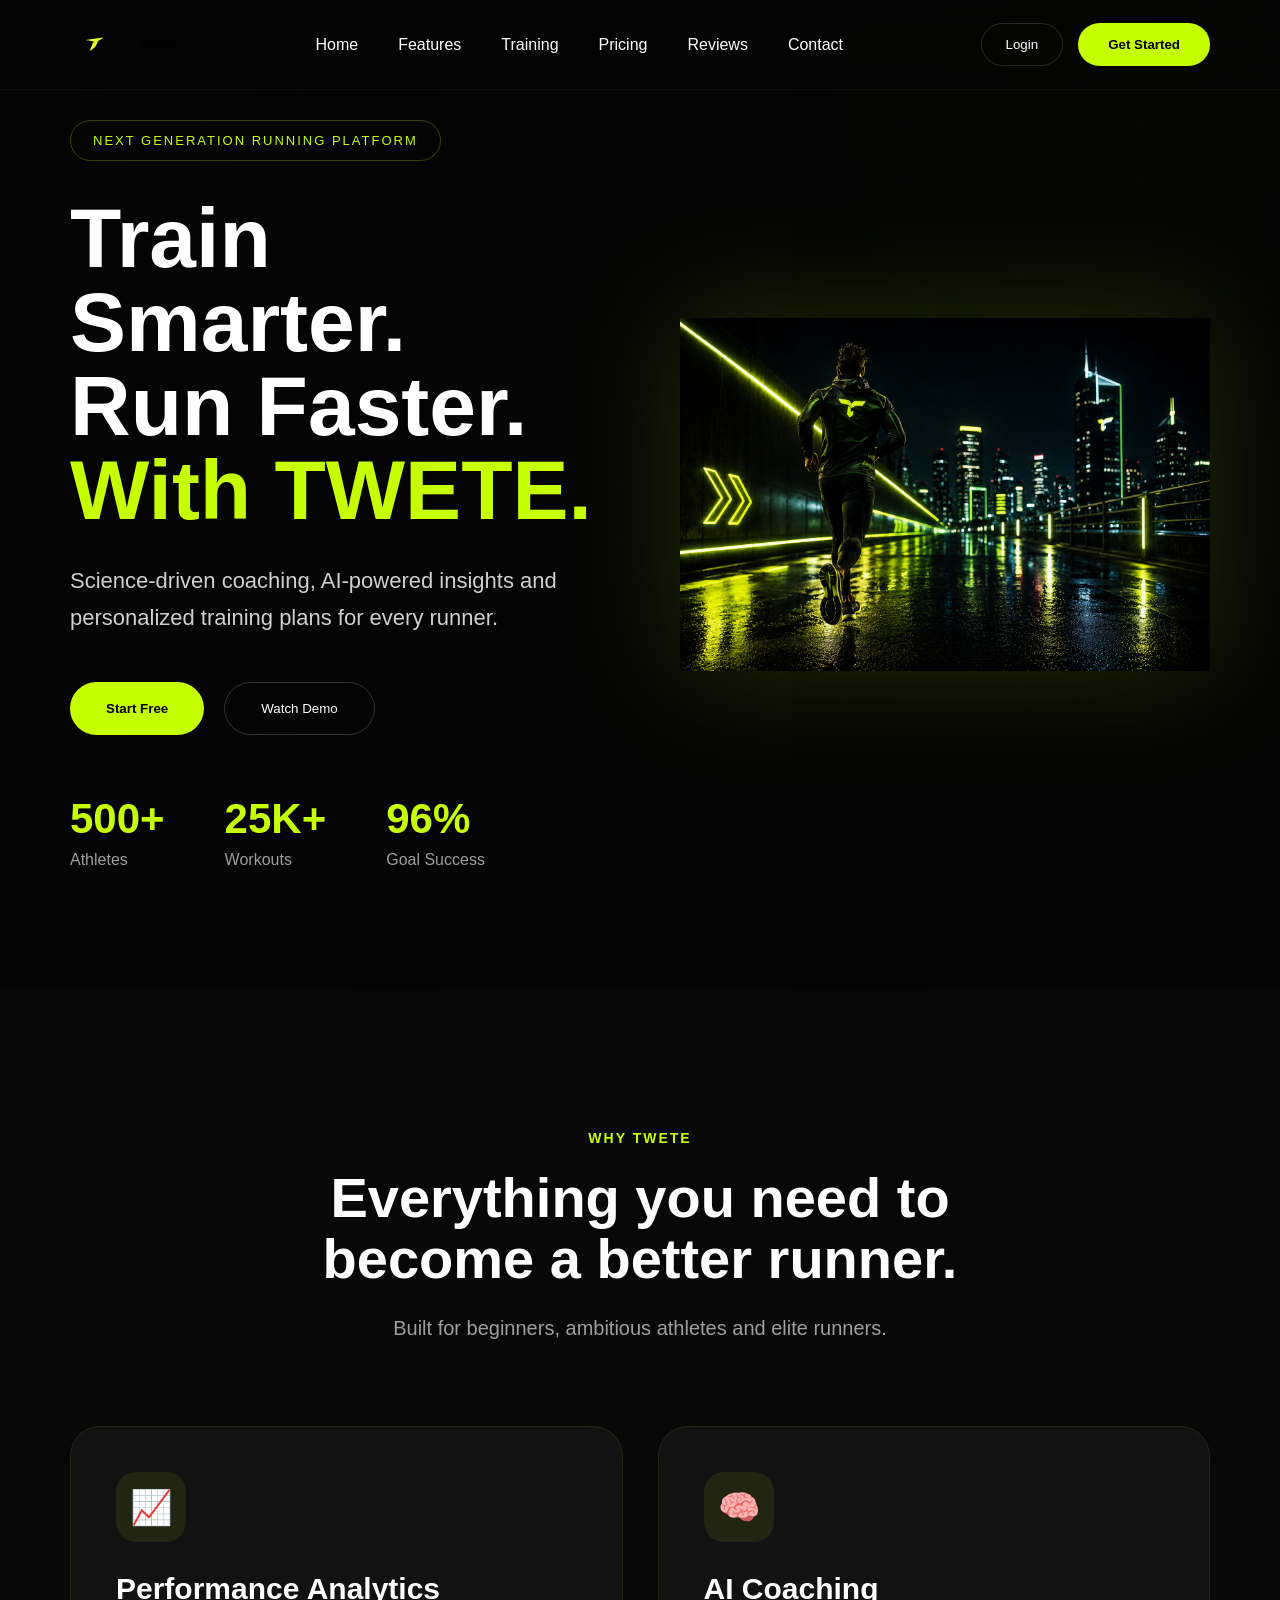
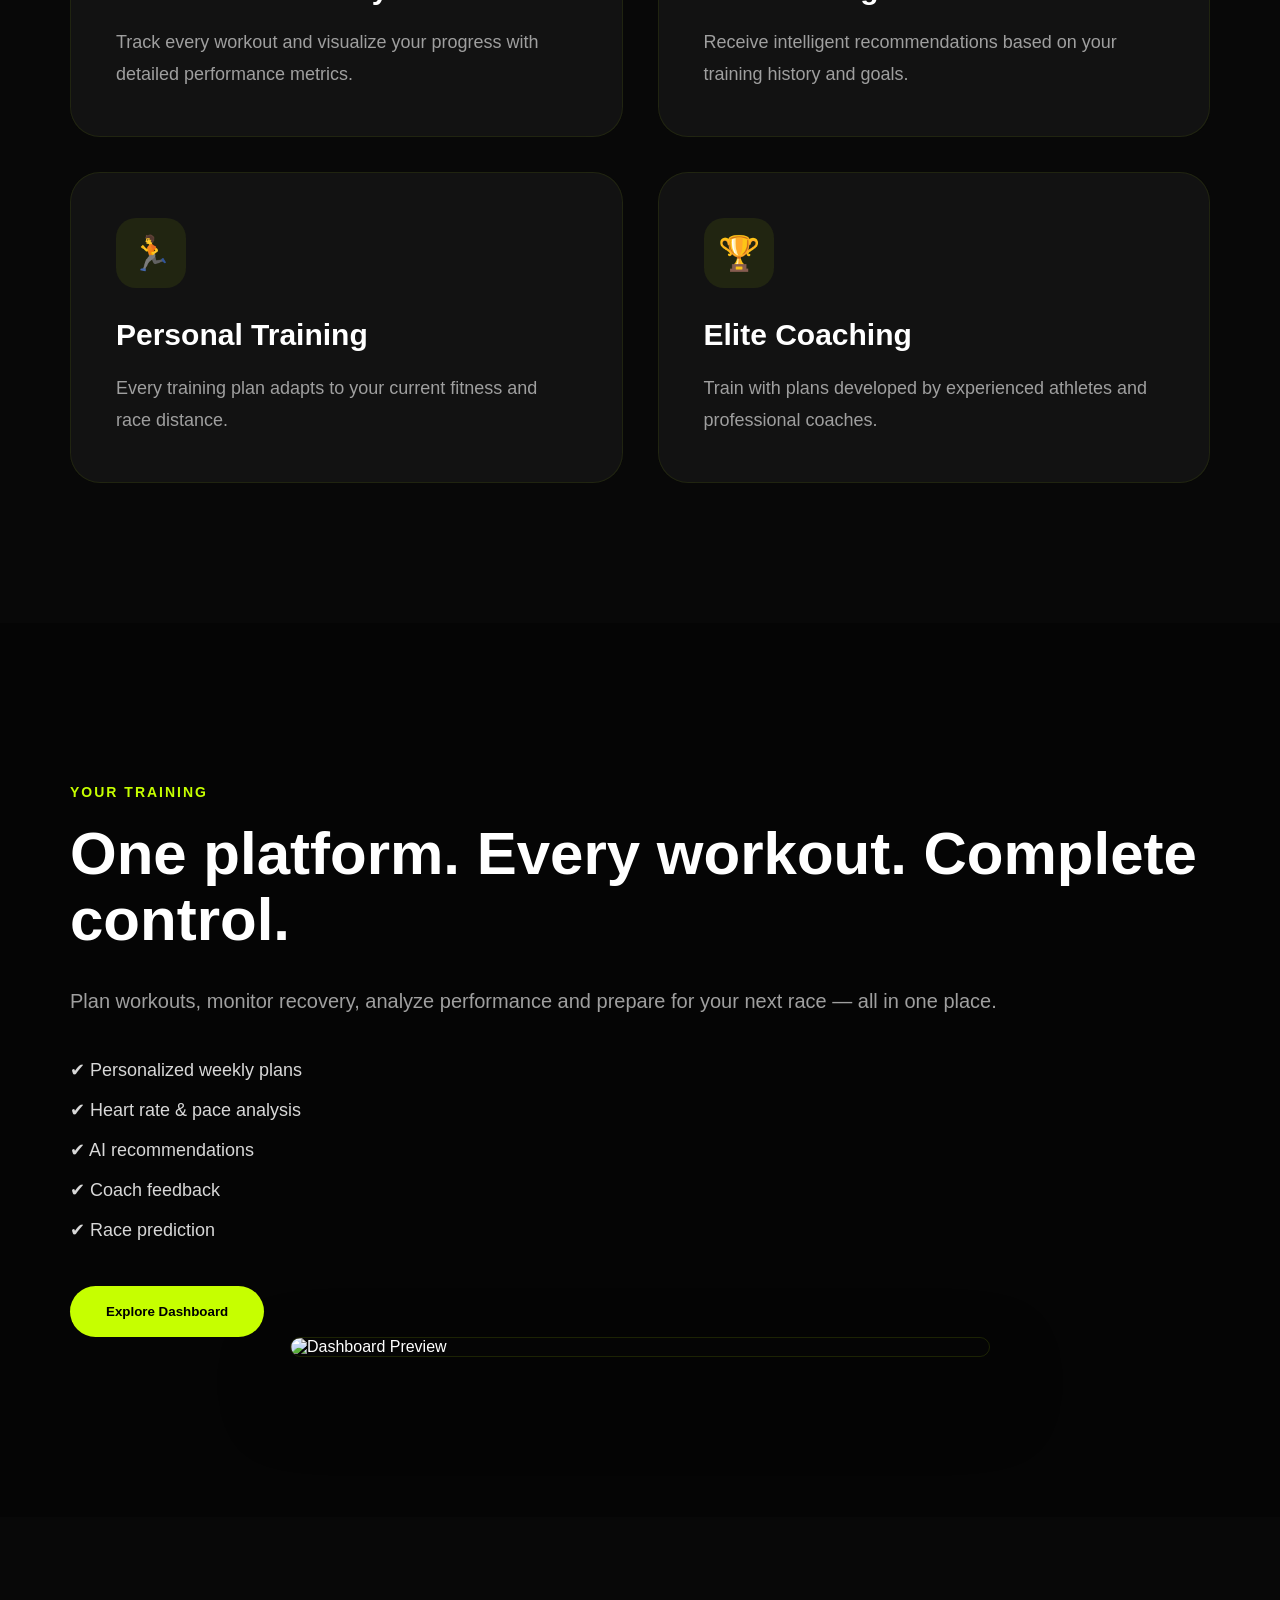
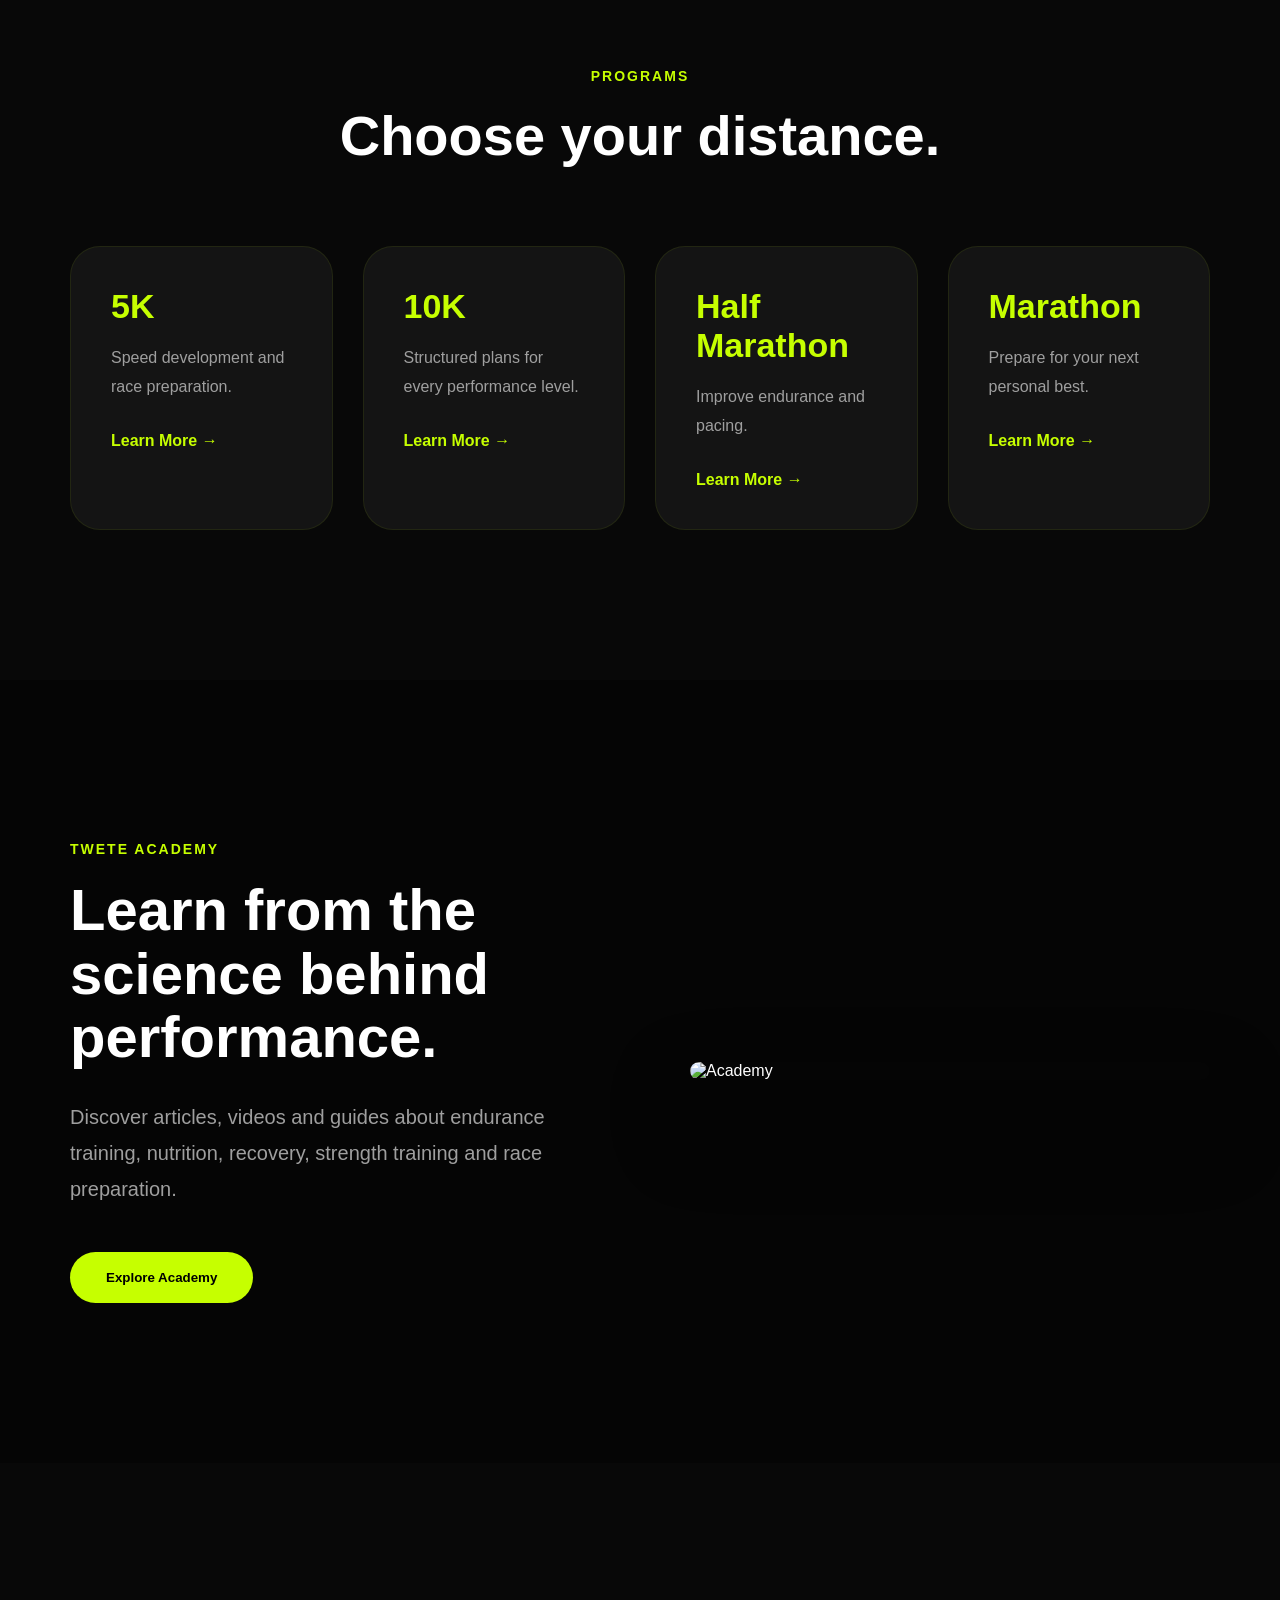
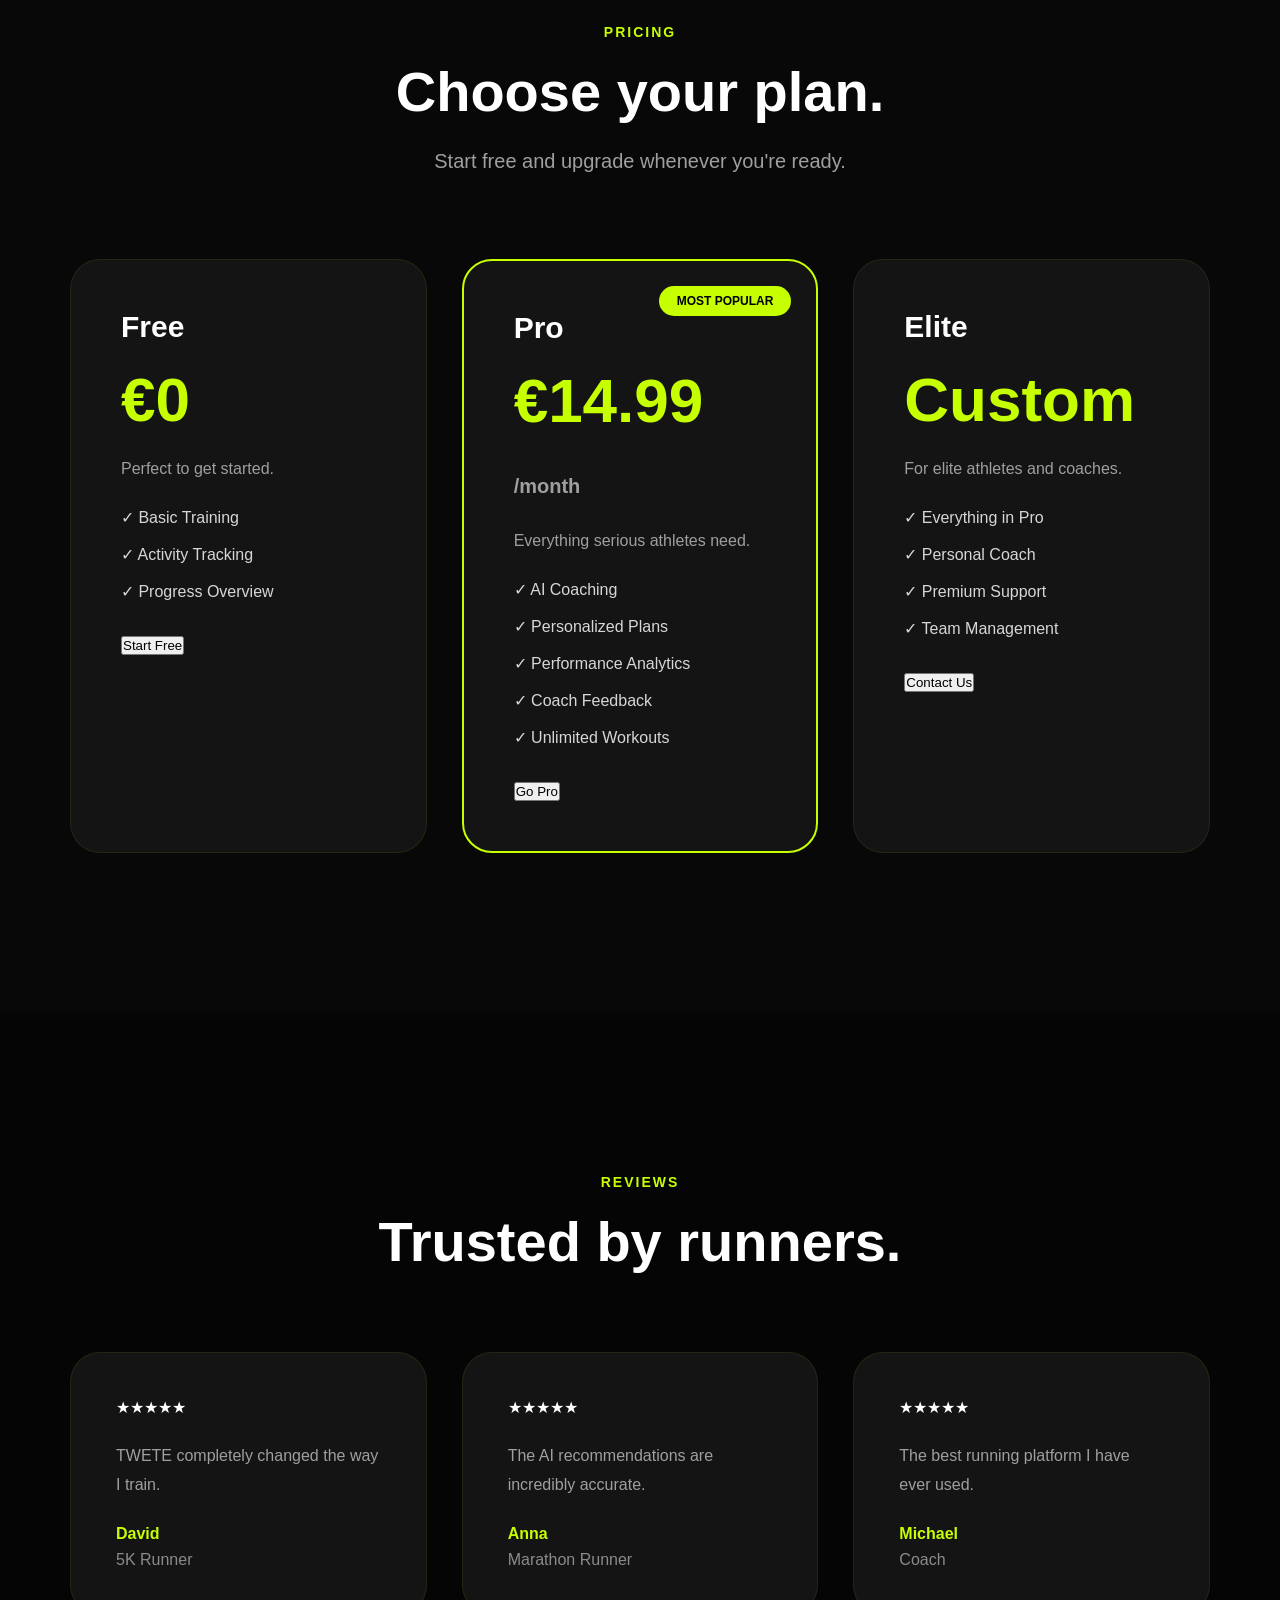
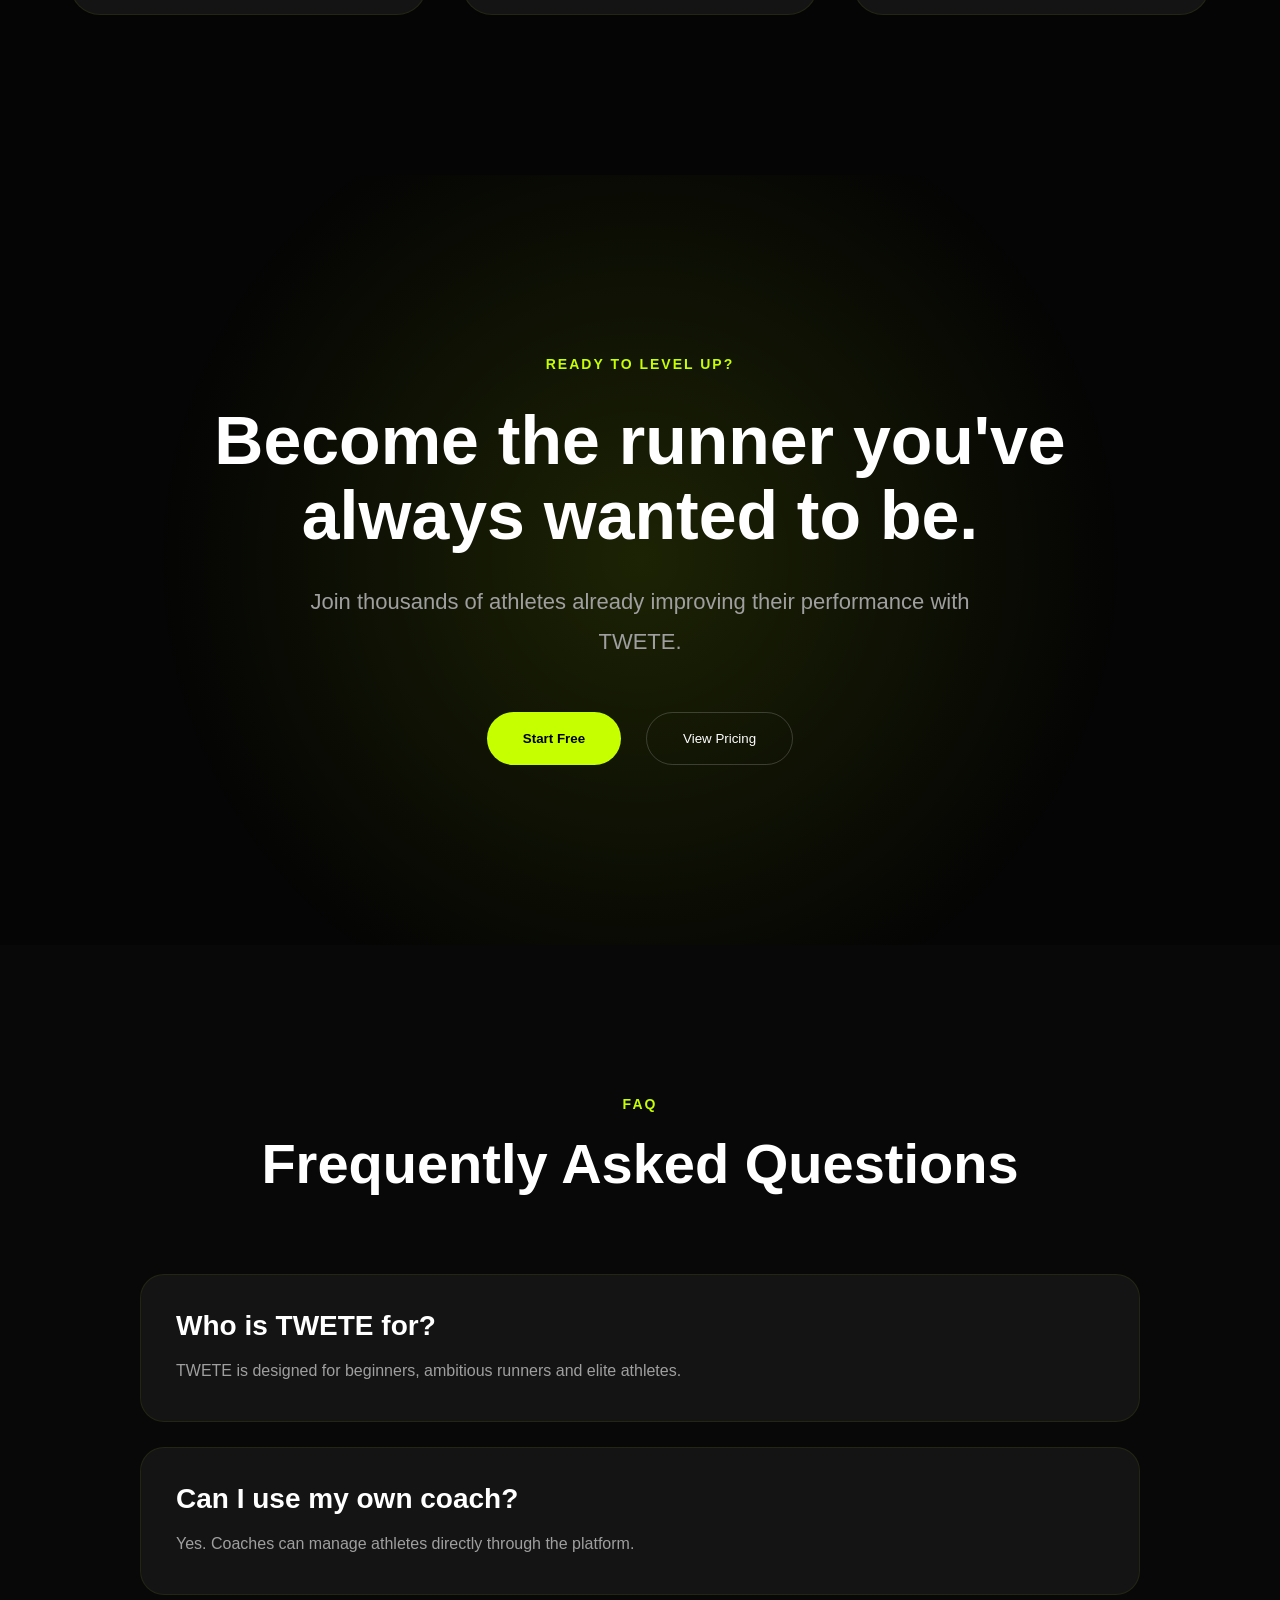
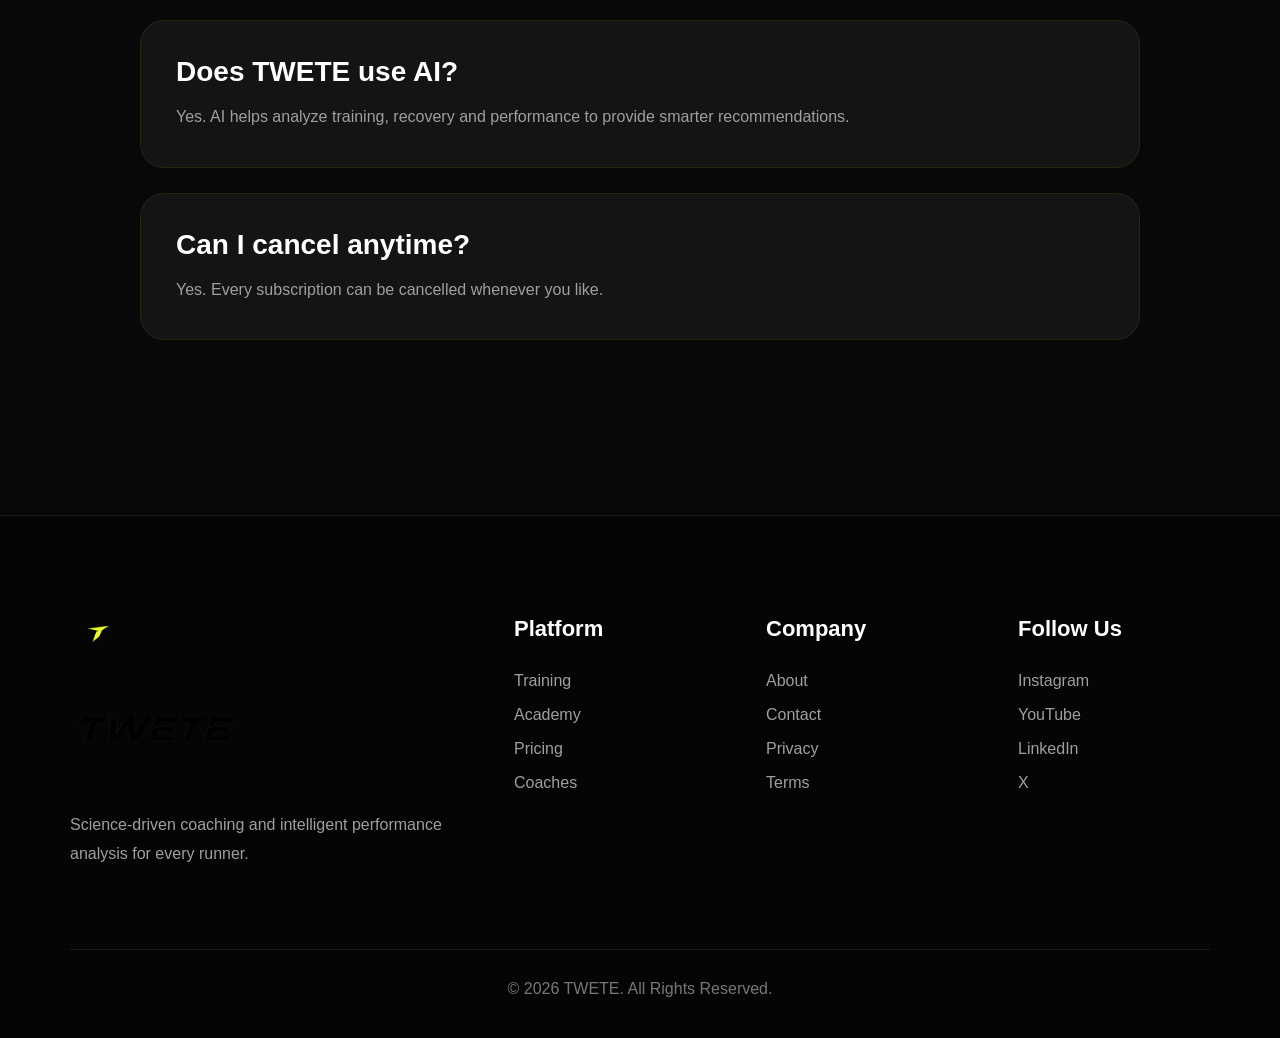
==== commit ba4df39b: "Update index.html" ====
--- a/index.html
+++ b/index.html
@@ -149,7 +149,7 @@
 
 <div class="hero-right">
 
-<img src="Images/runner.png" alt="Runner">
+<img src="images/runner.png" alt="Runner">
 
 </div>
 
